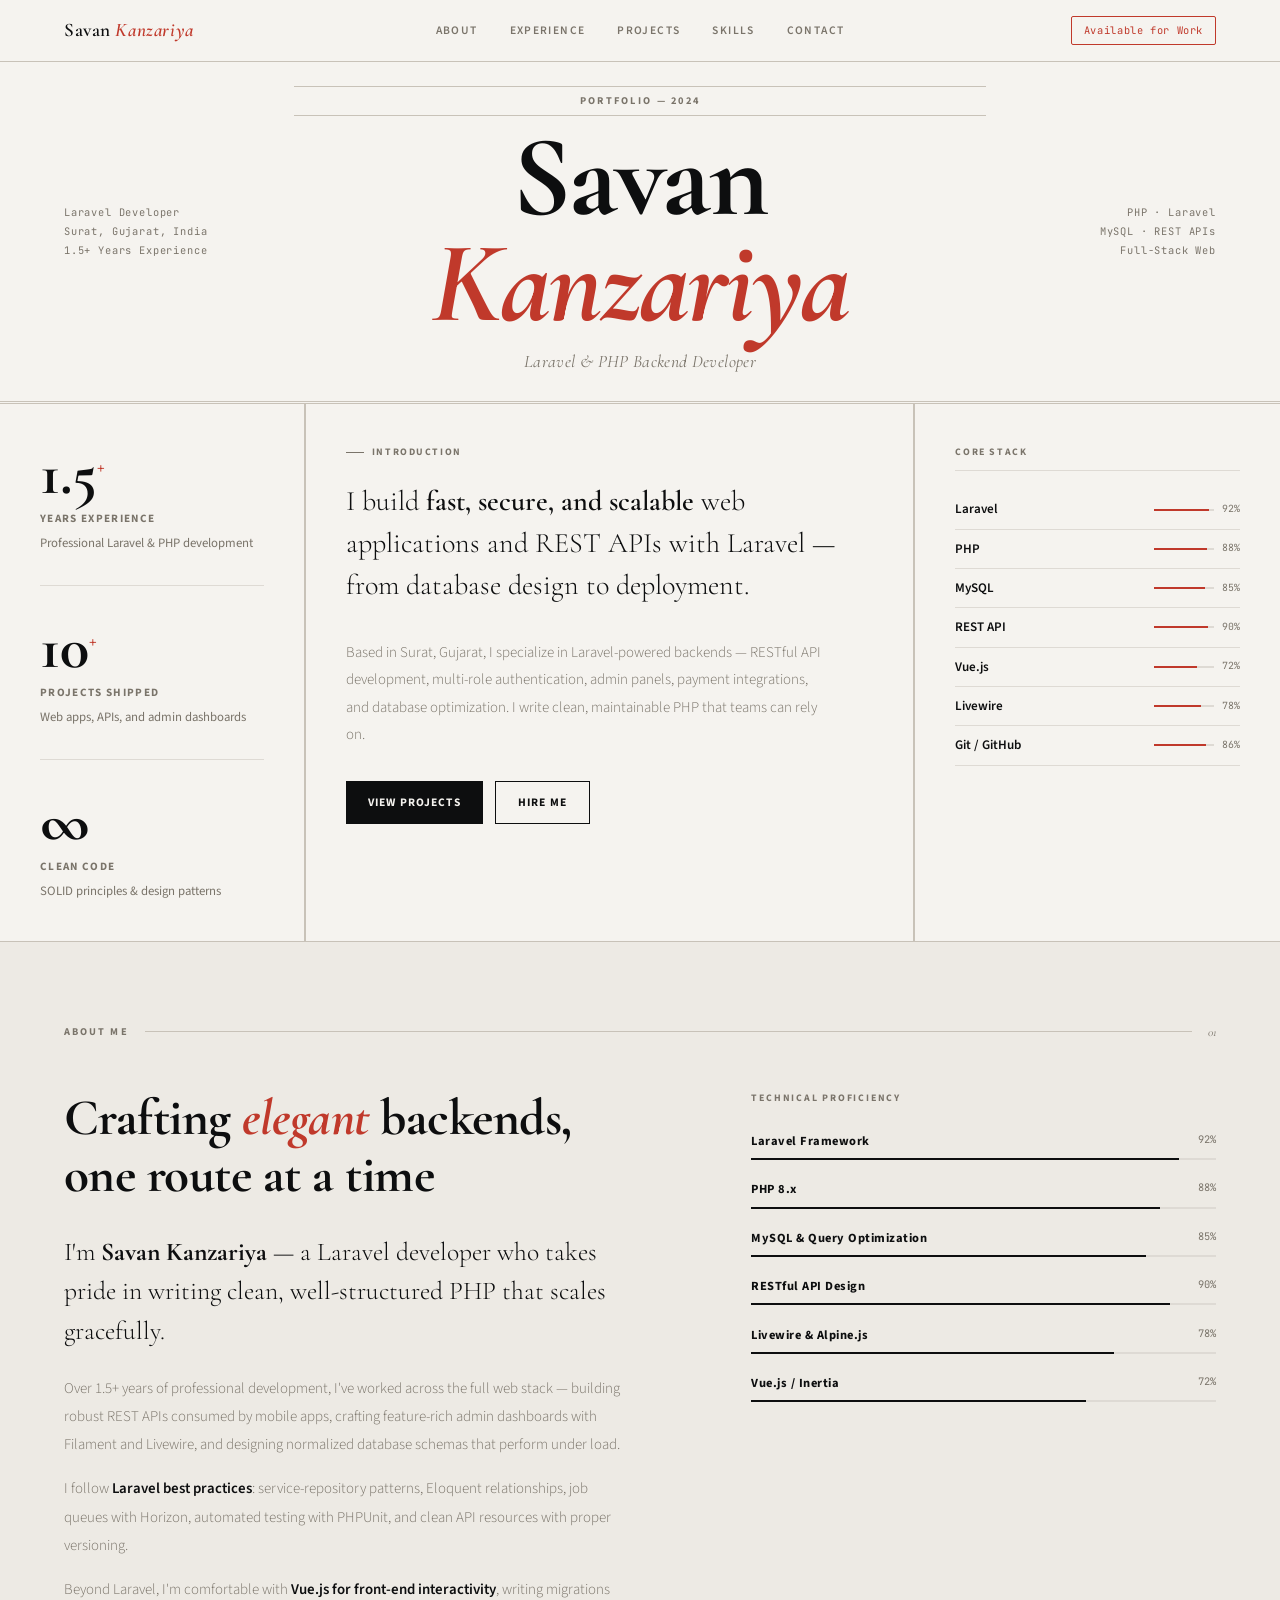
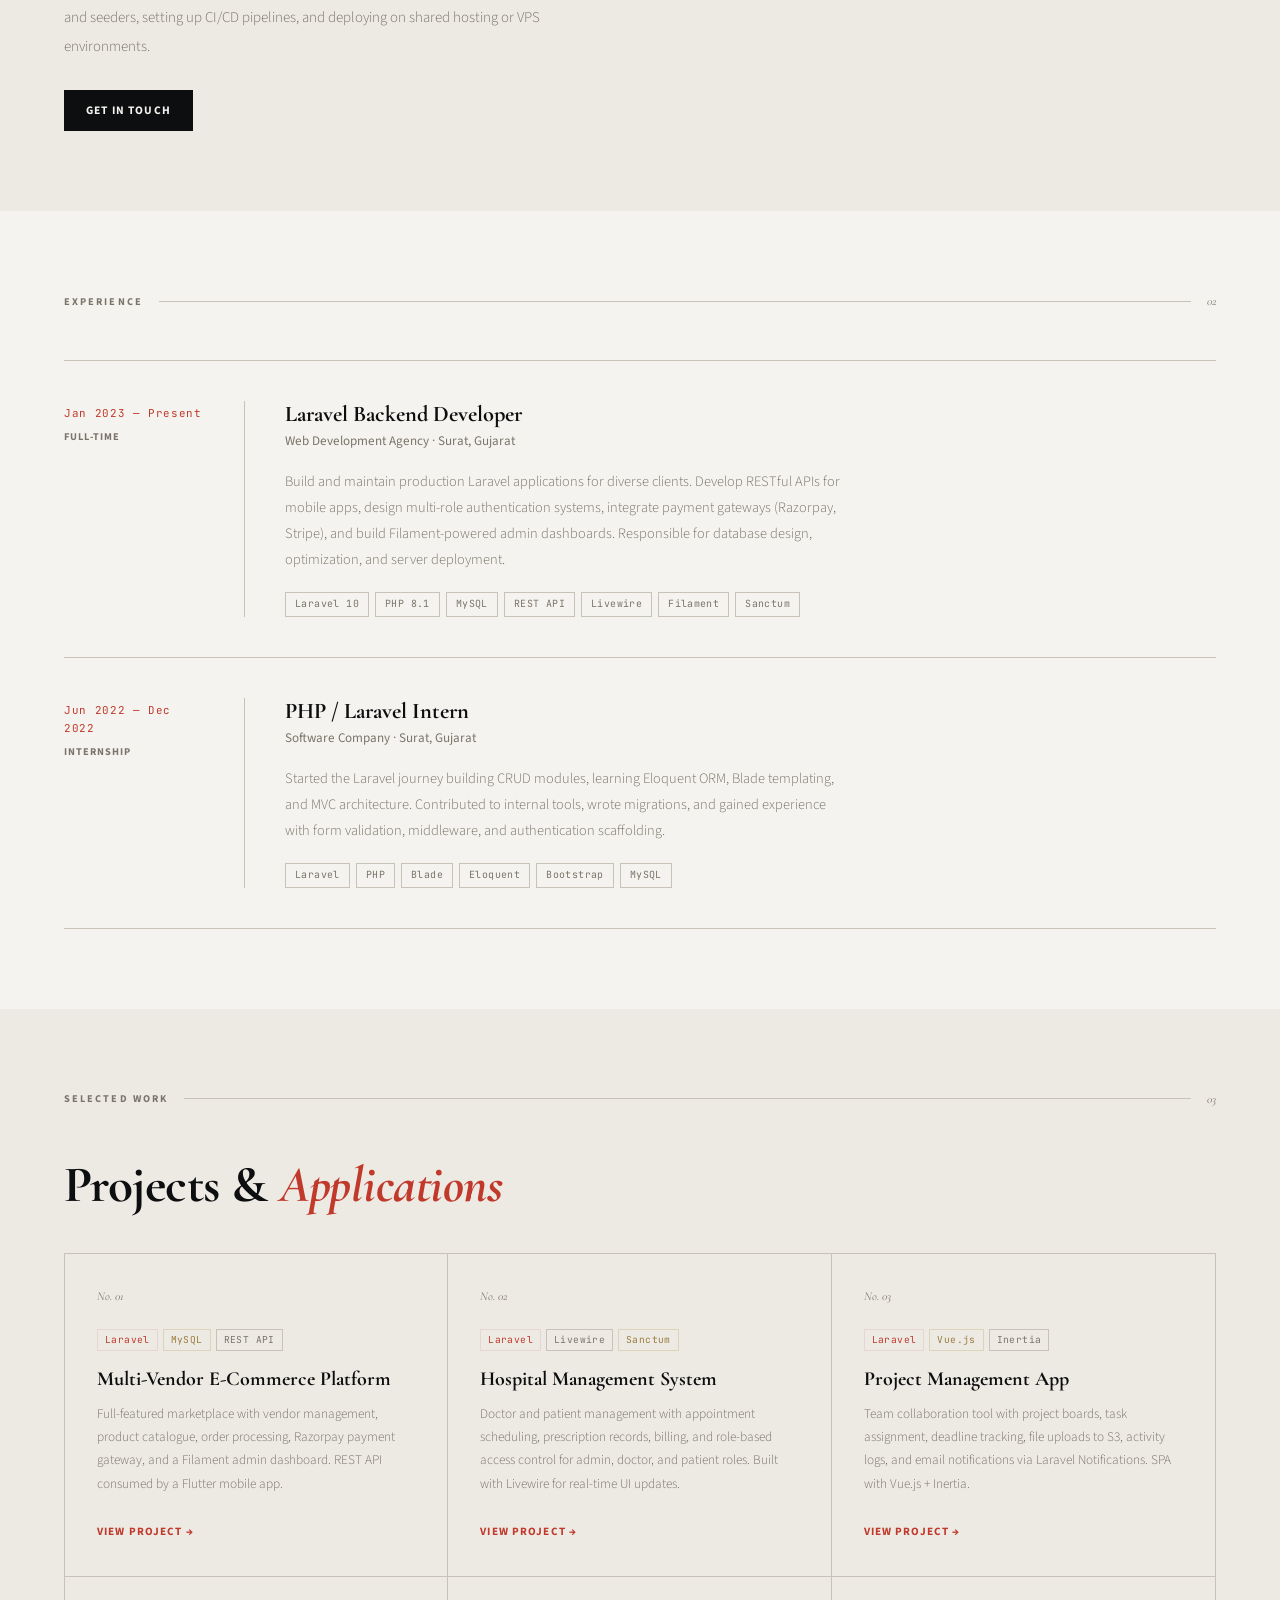
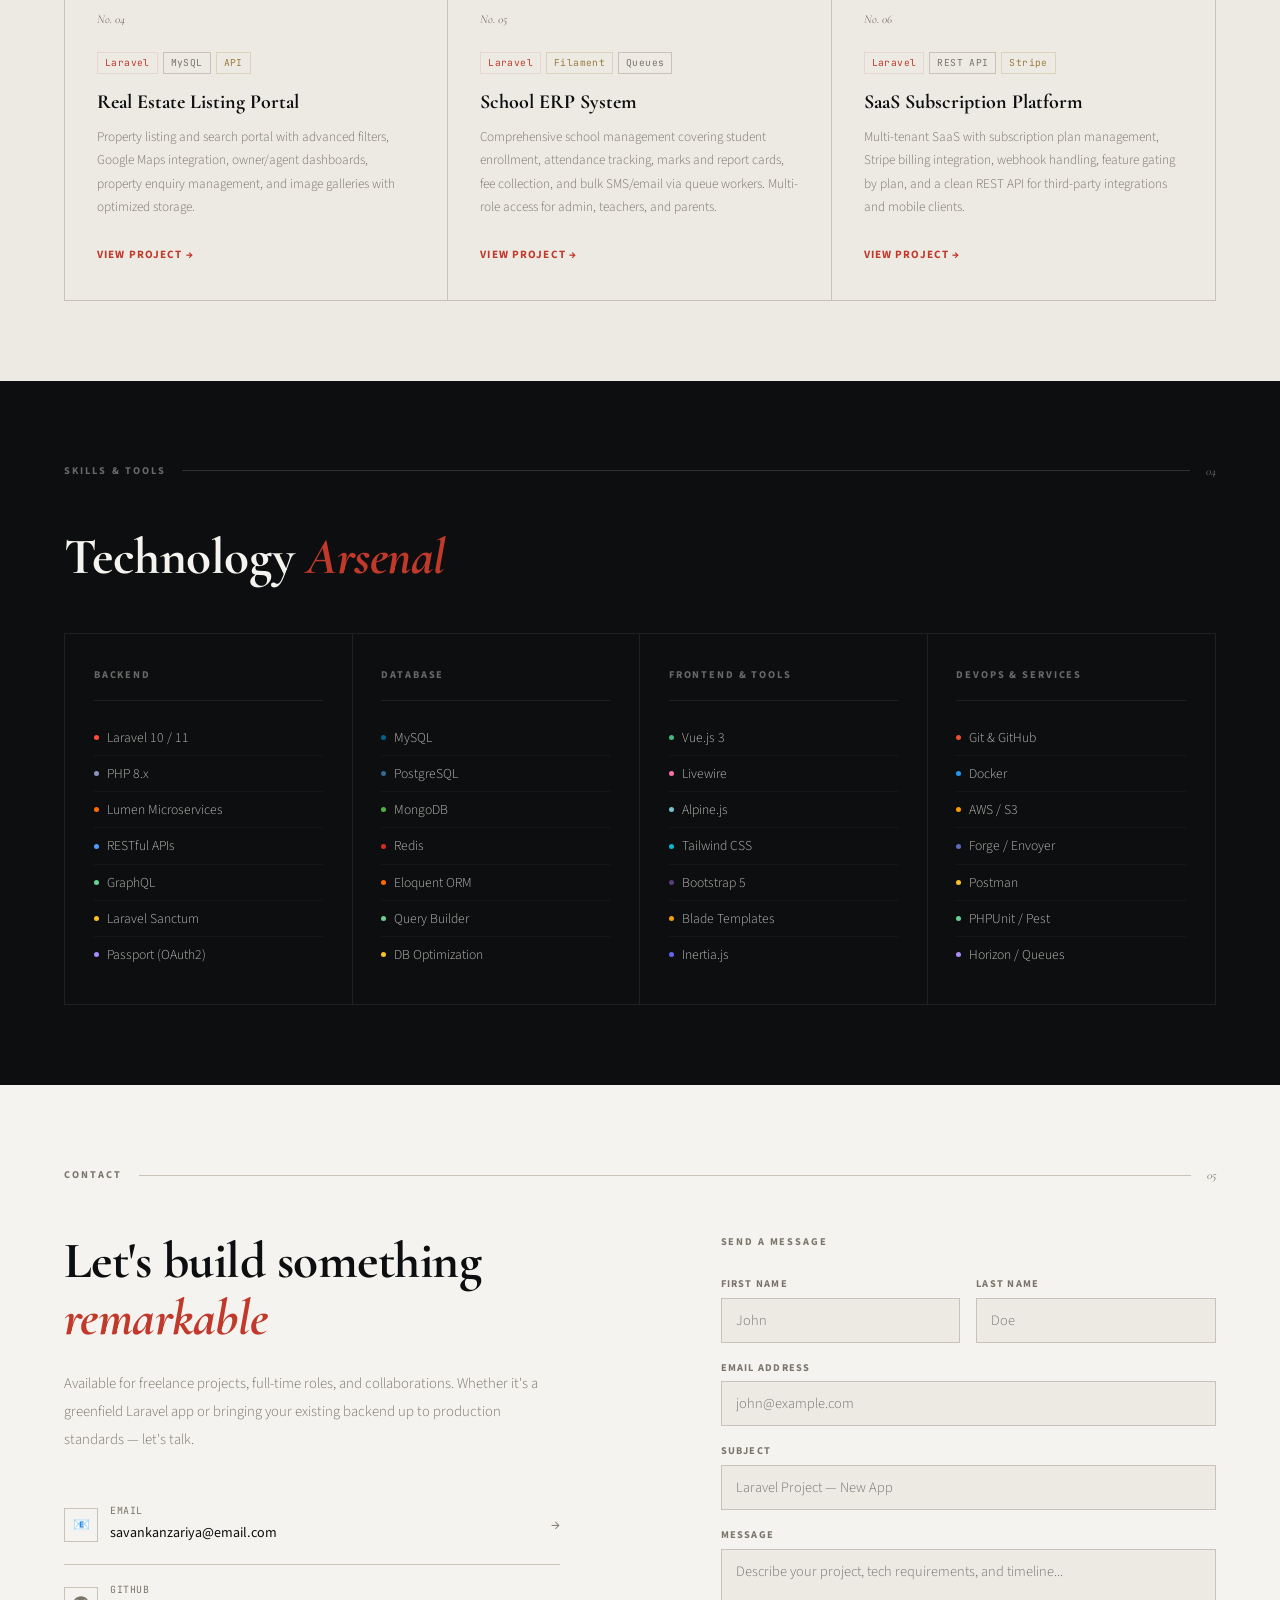
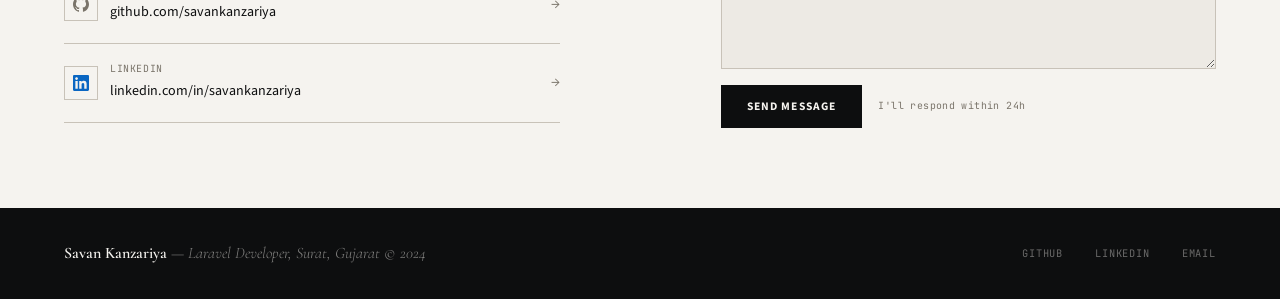
==== index.html @ 6b264276 "Update and rename savan-portfolio.html to index.html update files" ====
<!DOCTYPE html>
<html lang="en">
<head>
  <meta charset="UTF-8"/>
  <meta name="viewport" content="width=device-width, initial-scale=1.0"/>
  <title>Savan Kanzariya — Laravel Developer</title>
  <link rel="preconnect" href="https://fonts.googleapis.com">
  <link rel="preconnect" href="https://fonts.gstatic.com" crossorigin>
  <link href="https://fonts.googleapis.com/css2?family=Cormorant+Garamond:ital,wght@0,300;0,400;0,600;0,700;1,300;1,400;1,600&family=Source+Sans+3:wght@300;400;600;700&family=JetBrains+Mono:wght@400;500&display=swap" rel="stylesheet">

<link rel="stylesheet" href="style.css">
</head>
<body>

  <!-- ─── NAV ─────────────────────────────────── -->
  <nav>
    <a href="#hero" class="nav-logo">Savan <em>Kanzariya</em></a>
    <div class="nav-center">
      <a href="#about">About</a>
      <a href="#experience">Experience</a>
      <a href="#projects">Projects</a>
      <a href="#skills">Skills</a>
      <a href="#contact">Contact</a>
    </div>
    <div class="nav-badge">Available for Work</div>
  </nav>

  <!-- ─── HERO ─────────────────────────────────── -->
  <section id="hero">
    <!-- masthead -->
    <div class="hero-masthead">
      <div class="masthead-left">
        Laravel Developer<br>
        Surat, Gujarat, India<br>
        1.5+ Years Experience
      </div>
      <div class="masthead-center">
        <div class="masthead-eyebrow">Portfolio — 2024</div>
        <h1 class="masthead-title">
          Savan<br>
          <span class="name-italic">Kanzariya</span>
        </h1>
        <p class="masthead-sub">Laravel &amp; PHP Backend Developer</p>
      </div>
      <div class="masthead-right">
        PHP · Laravel<br>
        MySQL · REST APIs<br>
        Full-Stack Web
      </div>
    </div>

    <!-- three columns -->
    <div class="hero-columns">

      <!-- col 1 – stats -->
      <div class="hero-col hero-col-1">
        <div class="stat-block">
          <div class="stat-num">1.5<sup>+</sup></div>
          <div class="stat-label">Years Experience</div>
          <div class="stat-desc">Professional Laravel & PHP development</div>
        </div>
        <div class="stat-block">
          <div class="stat-num">10<sup>+</sup></div>
          <div class="stat-label">Projects Shipped</div>
          <div class="stat-desc">Web apps, APIs, and admin dashboards</div>
        </div>
        <div class="stat-block">
          <div class="stat-num">∞</div>
          <div class="stat-label">Clean Code</div>
          <div class="stat-desc">SOLID principles &amp; design patterns</div>
        </div>
      </div>

      <div class="col-divider"></div>

      <!-- col 2 – intro -->
      <div class="hero-col hero-col-2">
        <div class="hero-col-label">Introduction</div>
        <p class="hero-intro">
          I build <strong>fast, secure, and scalable</strong> web applications and REST APIs with Laravel — from database design to deployment.
        </p>
        <p class="hero-body">
          Based in Surat, Gujarat, I specialize in Laravel-powered backends — RESTful API development, multi-role authentication, admin panels, payment integrations, and database optimization. I write clean, maintainable PHP that teams can rely on.
        </p>
        <div class="hero-ctas">
          <a href="#projects" class="btn btn-solid">View Projects</a>
          <a href="#contact" class="btn btn-outline">Hire Me</a>
        </div>
      </div>

      <div class="col-divider"></div>

      <!-- col 3 – quick stack -->
      <div class="hero-col hero-col-3">
        <div class="stack-preview-title">Core Stack</div>
        <div class="stack-item">
          <span class="stack-item-name">Laravel</span>
          <div style="display:flex;align-items:center;gap:8px;">
            <div class="stack-bar"><div class="stack-bar-fill" data-w="92%" style="width:0"></div></div>
            <span class="stack-item-level">92%</span>
          </div>
        </div>
        <div class="stack-item">
          <span class="stack-item-name">PHP</span>
          <div style="display:flex;align-items:center;gap:8px;">
            <div class="stack-bar"><div class="stack-bar-fill" data-w="88%" style="width:0"></div></div>
            <span class="stack-item-level">88%</span>
          </div>
        </div>
        <div class="stack-item">
          <span class="stack-item-name">MySQL</span>
          <div style="display:flex;align-items:center;gap:8px;">
            <div class="stack-bar"><div class="stack-bar-fill" data-w="85%" style="width:0"></div></div>
            <span class="stack-item-level">85%</span>
          </div>
        </div>
        <div class="stack-item">
          <span class="stack-item-name">REST API</span>
          <div style="display:flex;align-items:center;gap:8px;">
            <div class="stack-bar"><div class="stack-bar-fill" data-w="90%" style="width:0"></div></div>
            <span class="stack-item-level">90%</span>
          </div>
        </div>
        <div class="stack-item">
          <span class="stack-item-name">Vue.js</span>
          <div style="display:flex;align-items:center;gap:8px;">
            <div class="stack-bar"><div class="stack-bar-fill" data-w="72%" style="width:0"></div></div>
            <span class="stack-item-level">72%</span>
          </div>
        </div>
        <div class="stack-item">
          <span class="stack-item-name">Livewire</span>
          <div style="display:flex;align-items:center;gap:8px;">
            <div class="stack-bar"><div class="stack-bar-fill" data-w="78%" style="width:0"></div></div>
            <span class="stack-item-level">78%</span>
          </div>
        </div>
        <div class="stack-item">
          <span class="stack-item-name">Git / GitHub</span>
          <div style="display:flex;align-items:center;gap:8px;">
            <div class="stack-bar"><div class="stack-bar-fill" data-w="86%" style="width:0"></div></div>
            <span class="stack-item-level">86%</span>
          </div>
        </div>
      </div>

    </div>
  </section>

  <!-- ─── ABOUT ─────────────────────────────────── -->
  <section id="about">
    <div class="section-rule reveal">
      <span class="section-rule-text">About Me</span>
      <div class="section-rule-line"></div>
      <span class="section-rule-num">01</span>
    </div>
    <div class="about-grid">
      <div class="reveal">
        <h2 class="section-title" style="margin-bottom:1.8rem;">
          Crafting <em>elegant</em> backends, one route at a time
        </h2>
        <p class="about-lead">
          I'm <strong>Savan Kanzariya</strong> — a Laravel developer who takes pride in writing clean, well-structured PHP that scales gracefully.
        </p>
        <div class="about-body">
          <p>
            Over 1.5+ years of professional development, I've worked across the full web stack — building robust REST APIs consumed by mobile apps, crafting feature-rich admin dashboards with Filament and Livewire, and designing normalized database schemas that perform under load.
          </p>
          <p>
            I follow <strong>Laravel best practices</strong>: service-repository patterns, Eloquent relationships, job queues with Horizon, automated testing with PHPUnit, and clean API resources with proper versioning.
          </p>
          <p>
            Beyond Laravel, I'm comfortable with <strong>Vue.js for front-end interactivity</strong>, writing migrations and seeders, setting up CI/CD pipelines, and deploying on shared hosting or VPS environments.
          </p>
        </div>
        <a href="#contact" class="btn btn-solid" style="margin-top:1.8rem;">Get In Touch</a>
      </div>
      <div class="about-divider"></div>
      <div class="reveal reveal-d1">
        <div style="margin-bottom:2rem;">
          <div class="section-rule-text" style="margin-bottom:1.5rem; display:block; letter-spacing:0.18em; text-transform:uppercase; font-size:0.62rem; font-weight:700; color:var(--muted);">Technical Proficiency</div>
          <div class="skill-rows">
            <div class="skill-row">
              <div class="skill-row-meta"><span class="skill-row-name">Laravel Framework</span><span class="skill-row-pct">92%</span></div>
              <div class="skill-bar"><div class="skill-bar-fill" data-w="92%"></div></div>
            </div>
            <div class="skill-row">
              <div class="skill-row-meta"><span class="skill-row-name">PHP 8.x</span><span class="skill-row-pct">88%</span></div>
              <div class="skill-bar"><div class="skill-bar-fill" data-w="88%"></div></div>
            </div>
            <div class="skill-row">
              <div class="skill-row-meta"><span class="skill-row-name">MySQL &amp; Query Optimization</span><span class="skill-row-pct">85%</span></div>
              <div class="skill-bar"><div class="skill-bar-fill" data-w="85%"></div></div>
            </div>
            <div class="skill-row">
              <div class="skill-row-meta"><span class="skill-row-name">RESTful API Design</span><span class="skill-row-pct">90%</span></div>
              <div class="skill-bar"><div class="skill-bar-fill" data-w="90%"></div></div>
            </div>
            <div class="skill-row">
              <div class="skill-row-meta"><span class="skill-row-name">Livewire &amp; Alpine.js</span><span class="skill-row-pct">78%</span></div>
              <div class="skill-bar"><div class="skill-bar-fill" data-w="78%"></div></div>
            </div>
            <div class="skill-row">
              <div class="skill-row-meta"><span class="skill-row-name">Vue.js / Inertia</span><span class="skill-row-pct">72%</span></div>
              <div class="skill-bar"><div class="skill-bar-fill" data-w="72%"></div></div>
            </div>
          </div>
        </div>
      </div>
    </div>
  </section>

  <!-- ─── EXPERIENCE ────────────────────────────── -->
  <section id="experience">
    <div class="section-rule reveal">
      <span class="section-rule-text">Experience</span>
      <div class="section-rule-line"></div>
      <span class="section-rule-num">02</span>
    </div>
    <div class="exp-list">

      <div class="exp-item reveal">
        <div class="exp-date-col">
          <div class="exp-date">Jan 2023 — Present</div>
          <div class="exp-type">Full-Time</div>
        </div>
        <div class="exp-divider-v"></div>
        <div class="exp-body-col">
          <div class="exp-role">Laravel Backend Developer</div>
          <div class="exp-company">Web Development Agency · Surat, Gujarat</div>
          <div class="exp-desc">
            Build and maintain production Laravel applications for diverse clients. Develop RESTful APIs for mobile apps, design multi-role authentication systems, integrate payment gateways (Razorpay, Stripe), and build Filament-powered admin dashboards. Responsible for database design, optimization, and server deployment.
          </div>
          <div class="exp-tags">
            <span class="tag">Laravel 10</span>
            <span class="tag">PHP 8.1</span>
            <span class="tag">MySQL</span>
            <span class="tag">REST API</span>
            <span class="tag">Livewire</span>
            <span class="tag">Filament</span>
            <span class="tag">Sanctum</span>
          </div>
        </div>
      </div>

      <div class="exp-item reveal reveal-d1">
        <div class="exp-date-col">
          <div class="exp-date">Jun 2022 — Dec 2022</div>
          <div class="exp-type">Internship</div>
        </div>
        <div class="exp-divider-v"></div>
        <div class="exp-body-col">
          <div class="exp-role">PHP / Laravel Intern</div>
          <div class="exp-company">Software Company · Surat, Gujarat</div>
          <div class="exp-desc">
            Started the Laravel journey building CRUD modules, learning Eloquent ORM, Blade templating, and MVC architecture. Contributed to internal tools, wrote migrations, and gained experience with form validation, middleware, and authentication scaffolding.
          </div>
          <div class="exp-tags">
            <span class="tag">Laravel</span>
            <span class="tag">PHP</span>
            <span class="tag">Blade</span>
            <span class="tag">Eloquent</span>
            <span class="tag">Bootstrap</span>
            <span class="tag">MySQL</span>
          </div>
        </div>
      </div>

    </div>
  </section>

  <!-- ─── PROJECTS ──────────────────────────────── -->
  <section id="projects">
    <div class="section-rule reveal">
      <span class="section-rule-text">Selected Work</span>
      <div class="section-rule-line"></div>
      <span class="section-rule-num">03</span>
    </div>
    <h2 class="section-title reveal" style="margin-bottom:2.5rem;">Projects &amp; <em>Applications</em></h2>

    <div class="proj-grid">

      <div class="proj-card reveal">
        <div class="proj-num">No. 01</div>
        <div class="proj-tags-row">
          <span class="proj-tag t-red">Laravel</span>
          <span class="proj-tag t-gold">MySQL</span>
          <span class="proj-tag t-ink">REST API</span>
        </div>
        <div class="proj-name">Multi-Vendor E-Commerce Platform</div>
        <div class="proj-desc">Full-featured marketplace with vendor management, product catalogue, order processing, Razorpay payment gateway, and a Filament admin dashboard. REST API consumed by a Flutter mobile app.</div>
        <a href="#" class="proj-link">View Project →</a>
      </div>

      <div class="proj-card reveal reveal-d1">
        <div class="proj-num">No. 02</div>
        <div class="proj-tags-row">
          <span class="proj-tag t-red">Laravel</span>
          <span class="proj-tag t-ink">Livewire</span>
          <span class="proj-tag t-gold">Sanctum</span>
        </div>
        <div class="proj-name">Hospital Management System</div>
        <div class="proj-desc">Doctor and patient management with appointment scheduling, prescription records, billing, and role-based access control for admin, doctor, and patient roles. Built with Livewire for real-time UI updates.</div>
        <a href="#" class="proj-link">View Project →</a>
      </div>

      <div class="proj-card reveal reveal-d2">
        <div class="proj-num">No. 03</div>
        <div class="proj-tags-row">
          <span class="proj-tag t-red">Laravel</span>
          <span class="proj-tag t-gold">Vue.js</span>
          <span class="proj-tag t-ink">Inertia</span>
        </div>
        <div class="proj-name">Project Management App</div>
        <div class="proj-desc">Team collaboration tool with project boards, task assignment, deadline tracking, file uploads to S3, activity logs, and email notifications via Laravel Notifications. SPA with Vue.js + Inertia.</div>
        <a href="#" class="proj-link">View Project →</a>
      </div>

      <div class="proj-card reveal reveal-d3">
        <div class="proj-num">No. 04</div>
        <div class="proj-tags-row">
          <span class="proj-tag t-red">Laravel</span>
          <span class="proj-tag t-ink">MySQL</span>
          <span class="proj-tag t-gold">API</span>
        </div>
        <div class="proj-name">Real Estate Listing Portal</div>
        <div class="proj-desc">Property listing and search portal with advanced filters, Google Maps integration, owner/agent dashboards, property enquiry management, and image galleries with optimized storage.</div>
        <a href="#" class="proj-link">View Project →</a>
      </div>

      <div class="proj-card reveal reveal-d4">
        <div class="proj-num">No. 05</div>
        <div class="proj-tags-row">
          <span class="proj-tag t-red">Laravel</span>
          <span class="proj-tag t-gold">Filament</span>
          <span class="proj-tag t-ink">Queues</span>
        </div>
        <div class="proj-name">School ERP System</div>
        <div class="proj-desc">Comprehensive school management covering student enrollment, attendance tracking, marks and report cards, fee collection, and bulk SMS/email via queue workers. Multi-role access for admin, teachers, and parents.</div>
        <a href="#" class="proj-link">View Project →</a>
      </div>

      <div class="proj-card reveal reveal-d5">
        <div class="proj-num">No. 06</div>
        <div class="proj-tags-row">
          <span class="proj-tag t-red">Laravel</span>
          <span class="proj-tag t-ink">REST API</span>
          <span class="proj-tag t-gold">Stripe</span>
        </div>
        <div class="proj-name">SaaS Subscription Platform</div>
        <div class="proj-desc">Multi-tenant SaaS with subscription plan management, Stripe billing integration, webhook handling, feature gating by plan, and a clean REST API for third-party integrations and mobile clients.</div>
        <a href="#" class="proj-link">View Project →</a>
      </div>

    </div>
  </section>

  <!-- ─── SKILLS ────────────────────────────────── -->
  <section id="skills">
    <div class="section-rule reveal">
      <span class="section-rule-text">Skills &amp; Tools</span>
      <div class="section-rule-line"></div>
      <span class="section-rule-num">04</span>
    </div>
    <h2 class="section-title reveal" style="margin-bottom:0;">Technology <em>Arsenal</em></h2>

    <div class="skills-columns">
      <div class="skill-col reveal">
        <div class="skill-col-head">Backend</div>
        <div class="skill-item"><span class="skill-dot" style="background:#ff4a3d;"></span>Laravel 10 / 11</div>
        <div class="skill-item"><span class="skill-dot" style="background:#8993be;"></span>PHP 8.x</div>
        <div class="skill-item"><span class="skill-dot" style="background:#ff6900;"></span>Lumen Microservices</div>
        <div class="skill-item"><span class="skill-dot" style="background:#4f9cf9;"></span>RESTful APIs</div>
        <div class="skill-item"><span class="skill-dot" style="background:#68d391;"></span>GraphQL</div>
        <div class="skill-item"><span class="skill-dot" style="background:#fbbf24;"></span>Laravel Sanctum</div>
        <div class="skill-item"><span class="skill-dot" style="background:#a78bfa;"></span>Passport (OAuth2)</div>
      </div>
      <div class="skill-col reveal reveal-d1">
        <div class="skill-col-head">Database</div>
        <div class="skill-item"><span class="skill-dot" style="background:#00618a;"></span>MySQL</div>
        <div class="skill-item"><span class="skill-dot" style="background:#336791;"></span>PostgreSQL</div>
        <div class="skill-item"><span class="skill-dot" style="background:#4db33d;"></span>MongoDB</div>
        <div class="skill-item"><span class="skill-dot" style="background:#d82c20;"></span>Redis</div>
        <div class="skill-item"><span class="skill-dot" style="background:#ff6900;"></span>Eloquent ORM</div>
        <div class="skill-item"><span class="skill-dot" style="background:#68d391;"></span>Query Builder</div>
        <div class="skill-item"><span class="skill-dot" style="background:#fbbf24;"></span>DB Optimization</div>
      </div>
      <div class="skill-col reveal reveal-d2">
        <div class="skill-col-head">Frontend &amp; Tools</div>
        <div class="skill-item"><span class="skill-dot" style="background:#42b883;"></span>Vue.js 3</div>
        <div class="skill-item"><span class="skill-dot" style="background:#fb70a9;"></span>Livewire</div>
        <div class="skill-item"><span class="skill-dot" style="background:#77c1d2;"></span>Alpine.js</div>
        <div class="skill-item"><span class="skill-dot" style="background:#06b6d4;"></span>Tailwind CSS</div>
        <div class="skill-item"><span class="skill-dot" style="background:#563d7c;"></span>Bootstrap 5</div>
        <div class="skill-item"><span class="skill-dot" style="background:#f59e0b;"></span>Blade Templates</div>
        <div class="skill-item"><span class="skill-dot" style="background:#6366f1;"></span>Inertia.js</div>
      </div>
      <div class="skill-col reveal reveal-d3">
        <div class="skill-col-head">DevOps &amp; Services</div>
        <div class="skill-item"><span class="skill-dot" style="background:#f05032;"></span>Git &amp; GitHub</div>
        <div class="skill-item"><span class="skill-dot" style="background:#2496ed;"></span>Docker</div>
        <div class="skill-item"><span class="skill-dot" style="background:#ff9900;"></span>AWS / S3</div>
        <div class="skill-item"><span class="skill-dot" style="background:#5c6bc0;"></span>Forge / Envoyer</div>
        <div class="skill-item"><span class="skill-dot" style="background:#fbbf24;"></span>Postman</div>
        <div class="skill-item"><span class="skill-dot" style="background:#68d391;"></span>PHPUnit / Pest</div>
        <div class="skill-item"><span class="skill-dot" style="background:#a78bfa;"></span>Horizon / Queues</div>
      </div>
    </div>
  </section>

  <!-- ─── CONTACT ───────────────────────────────── -->
  <section id="contact">
    <div class="section-rule reveal">
      <span class="section-rule-text">Contact</span>
      <div class="section-rule-line"></div>
      <span class="section-rule-num">05</span>
    </div>

    <div class="contact-grid">

      <div class="reveal">
        <h2 class="section-title" style="margin-bottom:1.5rem;">
          Let's build something <em>remarkable</em>
        </h2>
        <p class="contact-body">
          Available for freelance projects, full-time roles, and collaborations. Whether it's a greenfield Laravel app or bringing your existing backend up to production standards — let's talk.
        </p>

        <a href="mailto:savankanzariya@email.com" class="contact-link">
          <div class="cl-left">
            <div class="cl-icon">📧</div>
            <div>
              <div class="cl-label">Email</div>
              <div class="cl-val">savankanzariya@email.com</div>
            </div>
          </div>
          <span class="cl-arrow">→</span>
        </a>

        <a href="https://github.com/savankanzariya" target="_blank" class="contact-link">
          <div class="cl-left">
            <div class="cl-icon">
              <svg width="16" height="16" fill="var(--muted)" viewBox="0 0 24 24"><path d="M12 .297c-6.63 0-12 5.373-12 12 0 5.303 3.438 9.8 8.205 11.385.6.113.82-.258.82-.577 0-.285-.01-1.04-.015-2.04-3.338.724-4.042-1.61-4.042-1.61C4.422 18.07 3.633 17.7 3.633 17.7c-1.087-.744.084-.729.084-.729 1.205.084 1.838 1.236 1.838 1.236 1.07 1.835 2.809 1.305 3.495.998.108-.776.417-1.305.76-1.605-2.665-.3-5.466-1.332-5.466-5.93 0-1.31.465-2.38 1.235-3.22-.135-.303-.54-1.523.105-3.176 0 0 1.005-.322 3.3 1.23.96-.267 1.98-.399 3-.405 1.02.006 2.04.138 3 .405 2.28-1.552 3.285-1.23 3.285-1.23.645 1.653.24 2.873.12 3.176.765.84 1.23 1.91 1.23 3.22 0 4.61-2.805 5.625-5.475 5.92.42.36.81 1.096.81 2.22 0 1.606-.015 2.896-.015 3.286 0 .315.21.69.825.57C20.565 22.092 24 17.592 24 12.297c0-6.627-5.373-12-12-12"/></svg>
            </div>
            <div>
              <div class="cl-label">GitHub</div>
              <div class="cl-val">github.com/savankanzariya</div>
            </div>
          </div>
          <span class="cl-arrow">→</span>
        </a>

        <a href="https://linkedin.com/in/savankanzariya" target="_blank" class="contact-link">
          <div class="cl-left">
            <div class="cl-icon">
              <svg width="16" height="16" fill="#0a66c2" viewBox="0 0 24 24"><path d="M20.447 20.452h-3.554v-5.569c0-1.328-.027-3.037-1.852-3.037-1.853 0-2.136 1.445-2.136 2.939v5.667H9.351V9h3.414v1.561h.046c.477-.9 1.637-1.85 3.37-1.85 3.601 0 4.267 2.37 4.267 5.455v6.286zM5.337 7.433c-1.144 0-2.063-.926-2.063-2.065 0-1.138.92-2.063 2.063-2.063 1.14 0 2.064.925 2.064 2.063 0 1.139-.925 2.065-2.064 2.065zm1.782 13.019H3.555V9h3.564v11.452zM22.225 0H1.771C.792 0 0 .774 0 1.729v20.542C0 23.227.792 24 1.771 24h20.451C23.2 24 24 23.227 24 22.271V1.729C24 .774 23.2 0 22.222 0h.003z"/></svg>
            </div>
            <div>
              <div class="cl-label">LinkedIn</div>
              <div class="cl-val">linkedin.com/in/savankanzariya</div>
            </div>
          </div>
          <span class="cl-arrow">→</span>
        </a>
      </div>

      <div class="contact-div"></div>

      <div class="reveal reveal-d1">
        <div style="font-family:var(--sans);font-size:0.65rem;font-weight:700;letter-spacing:0.18em;text-transform:uppercase;color:var(--muted);margin-bottom:1.5rem;">Send a Message</div>
        <div class="form">
          <div class="form-row">
            <div class="form-field">
              <label>First Name</label>
              <input type="text" placeholder="John"/>
            </div>
            <div class="form-field">
              <label>Last Name</label>
              <input type="text" placeholder="Doe"/>
            </div>
          </div>
          <div class="form-field">
            <label>Email Address</label>
            <input type="email" placeholder="john@example.com"/>
          </div>
          <div class="form-field">
            <label>Subject</label>
            <input type="text" placeholder="Laravel Project — New App"/>
          </div>
          <div class="form-field">
            <label>Message</label>
            <textarea placeholder="Describe your project, tech requirements, and timeline..."></textarea>
          </div>
          <div class="btn-submit-wrap">
            <button class="btn-form" onclick="handleSubmit(this)">Send Message</button>
            <span class="form-note">I'll respond within 24h</span>
          </div>
        </div>
      </div>

    </div>
  </section>

  <!-- ─── FOOTER ────────────────────────────────── -->
  <footer>
    <div class="footer-left">
      <strong>Savan Kanzariya</strong> — Laravel Developer, Surat, Gujarat © 2024
    </div>
    <div class="footer-right">
      <a href="https://github.com/savankanzariya" target="_blank">GitHub</a>
      <a href="https://linkedin.com/in/savankanzariya" target="_blank">LinkedIn</a>
      <a href="mailto:savankanzariya@email.com">Email</a>
    </div>
  </footer>

<script src="script.js"></script>
</body>
</html>
---- style.css ----
/* ─── TOKENS ─────────────────────────────── */
    :root {
      --ink:       #0d0e0f;
      --paper:     #f5f3ef;
      --paper2:    #edeae4;
      --paper3:    #e3dfd7;
      --rule:      #c8c2b8;
      --rule2:     #dedad4;
      --red:       #c0392b;
      --red-soft:  #e8d5d3;
      --gold:      #9a7c3f;
      --muted:     #7a746a;
      --white:     #faf9f6;

      --serif:  'Cormorant Garamond', Georgia, serif;
      --sans:   'Source Sans 3', system-ui, sans-serif;
      --mono:   'JetBrains Mono', monospace;
    }

    *, *::before, *::after { box-sizing: border-box; margin: 0; padding: 0; }
    html { scroll-behavior: smooth; font-size: 16px; }

    body {
      font-family: var(--sans);
      font-weight: 400;
      background: var(--paper);
      color: var(--ink);
      overflow-x: hidden;
      line-height: 1.7;
    }

    ::-webkit-scrollbar { width: 3px; }
    ::-webkit-scrollbar-track { background: var(--paper); }
    ::-webkit-scrollbar-thumb { background: var(--rule); }

    /* ─── NAV ───────────────────────────────── */
    nav {
      position: fixed; top: 0; left: 0; right: 0; z-index: 200;
      background: var(--paper);
      border-bottom: 1px solid var(--rule);
      display: flex; justify-content: space-between; align-items: center;
      padding: 0 4rem;
      height: 62px;
    }

    .nav-logo {
      font-family: var(--serif);
      font-size: 1.2rem; font-weight: 600;
      color: var(--ink); letter-spacing: 0.03em;
      text-decoration: none;
    }
    .nav-logo em { font-style: italic; color: var(--red); }

    .nav-center {
      position: absolute; left: 50%; transform: translateX(-50%);
      display: flex; align-items: center; gap: 0;
    }
    .nav-center a {
      font-family: var(--sans);
      font-size: 0.72rem; font-weight: 600;
      letter-spacing: 0.12em; text-transform: uppercase;
      color: var(--muted); text-decoration: none;
      padding: 8px 16px;
      transition: color 0.2s;
    }
    .nav-center a:hover { color: var(--ink); }

    .nav-badge {
      font-family: var(--mono);
      font-size: 0.65rem; color: var(--red);
      border: 1px solid var(--red);
      padding: 5px 12px; border-radius: 2px;
      letter-spacing: 0.06em;
    }

    /* ─── HERO ──────────────────────────────── */
    #hero {
      min-height: 100vh;
      padding: 62px 0 0;
      display: flex; flex-direction: column;
    }

    .hero-masthead {
      display: grid;
      grid-template-columns: 1fr 3fr 1fr;
      border-bottom: 3px double var(--rule);
      padding: 1.5rem 4rem;
      align-items: center;
    }
    .masthead-left {
      font-family: var(--mono);
      font-size: 0.65rem; color: var(--muted);
      letter-spacing: 0.08em;
      line-height: 1.8;
    }
    .masthead-center { text-align: center; }
    .masthead-eyebrow {
      font-family: var(--sans);
      font-size: 0.65rem; font-weight: 700;
      letter-spacing: 0.22em; text-transform: uppercase;
      color: var(--muted);
      border-top: 1px solid var(--rule);
      border-bottom: 1px solid var(--rule);
      padding: 5px 0;
      margin-bottom: 0.6rem;
    }
    .masthead-title {
      font-family: var(--serif);
      font-size: clamp(4rem, 9vw, 8rem);
      font-weight: 700;
      line-height: 0.92;
      letter-spacing: -0.02em;
      color: var(--ink);
    }
    .masthead-title .name-italic { font-style: italic; color: var(--red); }
    .masthead-sub {
      font-family: var(--serif);
      font-size: 1.1rem; font-style: italic;
      color: var(--muted); margin-top: 0.6rem;
      letter-spacing: 0.02em;
    }
    .masthead-right {
      text-align: right;
      font-family: var(--mono);
      font-size: 0.65rem; color: var(--muted);
      letter-spacing: 0.08em;
      line-height: 1.8;
    }

    .hero-columns {
      display: grid;
      grid-template-columns: 1fr 2px 2fr 2px 1.2fr;
      flex: 1;
    }

    .col-divider {
      background: var(--rule);
    }

    .hero-col {
      padding: 2.5rem 2.5rem;
      border-bottom: 1px solid var(--rule);
    }

    /* col 1 – stats */
    .hero-col-1 {}
    .stat-block {
      padding: 0 0 2rem;
      border-bottom: 1px solid var(--rule2);
      margin-bottom: 2rem;
    }
    .stat-block:last-child { border-bottom: none; margin-bottom: 0; padding-bottom: 0; }
    .stat-num {
      font-family: var(--serif);
      font-size: 3.8rem; font-weight: 700;
      line-height: 1; color: var(--ink);
    }
    .stat-num sup { font-size: 1.2rem; color: var(--red); vertical-align: super; }
    .stat-label {
      font-family: var(--sans);
      font-size: 0.7rem; font-weight: 700;
      letter-spacing: 0.12em; text-transform: uppercase;
      color: var(--muted); margin-top: 4px;
    }
    .stat-desc {
      font-size: 0.8rem; color: var(--muted);
      margin-top: 6px; line-height: 1.5;
    }

    /* col 2 – main intro */
    .hero-col-2 {
      border-left: none;
      border-right: none;
    }
    .hero-col-label {
      font-family: var(--sans);
      font-size: 0.62rem; font-weight: 700;
      letter-spacing: 0.16em; text-transform: uppercase;
      color: var(--muted);
      margin-bottom: 1.2rem;
      display: flex; align-items: center; gap: 8px;
    }
    .hero-col-label::before {
      content: ''; display: block;
      width: 18px; height: 1px; background: var(--muted);
    }
    .hero-intro {
      font-family: var(--serif);
      font-size: clamp(1.4rem, 2.2vw, 1.85rem);
      font-weight: 300;
      line-height: 1.5;
      color: var(--ink);
      margin-bottom: 2rem;
    }
    .hero-intro strong { font-weight: 600; }
    .hero-body {
      font-size: 0.93rem; font-weight: 300;
      color: var(--muted); line-height: 1.85;
      margin-bottom: 2rem;
      max-width: 480px;
    }
    .hero-ctas { display: flex; gap: 12px; flex-wrap: wrap; }

    .btn {
      display: inline-flex; align-items: center; gap: 7px;
      font-family: var(--sans);
      font-size: 0.72rem; font-weight: 700;
      letter-spacing: 0.1em; text-transform: uppercase;
      padding: 11px 22px;
      text-decoration: none; cursor: pointer; border: none;
      transition: all 0.22s;
    }
    .btn-solid {
      background: var(--ink); color: var(--paper);
    }
    .btn-solid:hover { background: var(--red); }
    .btn-outline {
      background: transparent;
      border: 1px solid var(--ink); color: var(--ink);
    }
    .btn-outline:hover { background: var(--ink); color: var(--paper); }

    /* col 3 – tech stack preview */
    .hero-col-3 {}
    .stack-preview-title {
      font-family: var(--sans);
      font-size: 0.62rem; font-weight: 700;
      letter-spacing: 0.16em; text-transform: uppercase;
      color: var(--muted); margin-bottom: 1.2rem;
      padding-bottom: 0.6rem;
      border-bottom: 1px solid var(--rule2);
    }
    .stack-item {
      display: flex; justify-content: space-between; align-items: center;
      padding: 8px 0;
      border-bottom: 1px solid var(--rule2);
      font-size: 0.82rem;
    }
    .stack-item-name { font-weight: 600; color: var(--ink); }
    .stack-item-level {
      font-family: var(--mono);
      font-size: 0.62rem; color: var(--muted);
    }
    .stack-bar { width: 60px; height: 2px; background: var(--rule2); margin-left: 8px; }
    .stack-bar-fill { height: 100%; background: var(--red); transition: width 1.2s ease; }

    /* ─── SECTION BASE ───────────────────────── */
    .section-rule {
      display: grid;
      grid-template-columns: auto 1fr auto;
      align-items: center; gap: 1rem;
      margin-bottom: 3rem;
    }
    .section-rule-text {
      font-family: var(--sans);
      font-size: 0.65rem; font-weight: 700;
      letter-spacing: 0.2em; text-transform: uppercase;
      color: var(--muted); white-space: nowrap;
    }
    .section-rule-line { height: 1px; background: var(--rule); }
    .section-rule-num {
      font-family: var(--serif);
      font-size: 0.75rem; color: var(--muted); font-style: italic;
    }

    .section-title {
      font-family: var(--serif);
      font-size: clamp(2.2rem, 4vw, 3.2rem);
      font-weight: 700;
      line-height: 1.1;
      color: var(--ink);
      letter-spacing: -0.01em;
    }
    .section-title em { font-style: italic; color: var(--red); }

    section { padding: 5rem 4rem; }

    /* ─── ABOUT ─────────────────────────────── */
    #about { background: var(--paper2); }
    .about-grid {
      display: grid; grid-template-columns: 1.2fr 2px 1fr; gap: 4rem;
      align-items: start;
    }
    .about-divider { background: var(--rule); }
    .about-lead {
      font-family: var(--serif);
      font-size: clamp(1.3rem, 2vw, 1.7rem);
      font-weight: 300; line-height: 1.55;
      color: var(--ink);
      margin-bottom: 1.5rem;
    }
    .about-lead strong { font-weight: 700; }
    .about-body p {
      font-size: 0.93rem; font-weight: 300;
      color: var(--muted); line-height: 1.9;
      margin-bottom: 1rem;
    }
    .about-body p:last-child { margin-bottom: 0; }
    .about-body strong { color: var(--ink); font-weight: 600; }

    /* skills bars */
    .skill-rows { display: flex; flex-direction: column; gap: 1.2rem; }
    .skill-row {}
    .skill-row-meta {
      display: flex; justify-content: space-between;
      margin-bottom: 6px;
    }
    .skill-row-name {
      font-family: var(--sans);
      font-size: 0.78rem; font-weight: 700;
      letter-spacing: 0.04em; color: var(--ink);
    }
    .skill-row-pct {
      font-family: var(--mono);
      font-size: 0.65rem; color: var(--muted);
    }
    .skill-bar {
      height: 2px; background: var(--rule2);
    }
    .skill-bar-fill {
      height: 100%; background: var(--ink);
      width: 0; transition: width 1.4s cubic-bezier(0.16,1,0.3,1);
    }

    /* ─── EXPERIENCE ─────────────────────────── */
    #experience { background: var(--paper); }
    .exp-list { display: flex; flex-direction: column; gap: 0; }
    .exp-item {
      display: grid; grid-template-columns: 180px 1px 1fr;
      gap: 0;
      border-top: 1px solid var(--rule);
      padding: 2.5rem 0;
    }
    .exp-item:last-child { border-bottom: 1px solid var(--rule); }
    .exp-date-col {
      padding-right: 2.5rem; padding-top: 3px;
    }
    .exp-date {
      font-family: var(--mono);
      font-size: 0.68rem; color: var(--red); letter-spacing: 0.06em;
      margin-bottom: 6px;
    }
    .exp-type {
      font-family: var(--sans);
      font-size: 0.65rem; font-weight: 700;
      letter-spacing: 0.1em; text-transform: uppercase;
      color: var(--muted);
    }
    .exp-divider-v { background: var(--rule); }
    .exp-body-col { padding-left: 2.5rem; }
    .exp-role {
      font-family: var(--serif);
      font-size: 1.4rem; font-weight: 700;
      color: var(--ink); margin-bottom: 3px;
      line-height: 1.2;
    }
    .exp-company {
      font-family: var(--sans);
      font-size: 0.82rem; color: var(--muted);
      margin-bottom: 1rem;
    }
    .exp-desc {
      font-size: 0.9rem; font-weight: 300;
      color: var(--muted); line-height: 1.8;
      margin-bottom: 1.2rem;
      max-width: 560px;
    }
    .exp-tags { display: flex; flex-wrap: wrap; gap: 6px; }
    .tag {
      font-family: var(--mono);
      font-size: 0.62rem; letter-spacing: 0.04em;
      padding: 3px 9px;
      border: 1px solid var(--rule);
      color: var(--muted);
      background: var(--paper);
    }

    /* ─── PROJECTS ─────────────────────────────── */
    #projects { background: var(--paper2); }

    .proj-grid {
      display: grid; grid-template-columns: repeat(3, 1fr);
      border: 1px solid var(--rule);
    }
    .proj-card {
      border-right: 1px solid var(--rule);
      border-bottom: 1px solid var(--rule);
      padding: 2rem;
      position: relative;
      transition: background 0.25s;
      cursor: pointer;
    }
    .proj-card:nth-child(3n) { border-right: none; }
    .proj-card:nth-last-child(-n+3):nth-child(3n+1),
    .proj-card:nth-last-child(-n+3):nth-child(3n+2),
    .proj-card:nth-last-child(-n+3):nth-child(3n) { border-bottom: none; }
    .proj-card:nth-last-child(1) { border-bottom: none; }
    .proj-card:nth-last-child(2) { border-bottom: none; }
    .proj-card:nth-last-child(3) { border-bottom: none; }
    .proj-card:hover { background: var(--paper3); }

    .proj-num {
      font-family: var(--serif);
      font-size: 0.75rem; font-style: italic;
      color: var(--muted); margin-bottom: 1.4rem;
    }
    .proj-tags-row { display: flex; flex-wrap: wrap; gap: 5px; margin-bottom: 1rem; }
    .proj-tag {
      font-family: var(--mono); font-size: 0.6rem;
      padding: 2px 7px; letter-spacing: 0.04em;
      border: 1px solid;
    }
    .t-red    { color: var(--red);  border-color: var(--red-soft); }
    .t-gold   { color: var(--gold); border-color: #ddd3ba; }
    .t-ink    { color: var(--muted); border-color: var(--rule); }

    .proj-name {
      font-family: var(--serif);
      font-size: 1.25rem; font-weight: 700;
      color: var(--ink); margin-bottom: 0.6rem;
      line-height: 1.25;
    }
    .proj-desc {
      font-size: 0.83rem; font-weight: 300;
      color: var(--muted); line-height: 1.75;
      margin-bottom: 1.4rem;
    }
    .proj-link {
      font-family: var(--sans);
      font-size: 0.7rem; font-weight: 700;
      letter-spacing: 0.1em; text-transform: uppercase;
      color: var(--red); text-decoration: none;
      display: inline-flex; align-items: center; gap: 5px;
      transition: gap 0.2s;
    }
    .proj-link:hover { gap: 9px; }

    /* ─── SKILLS ────────────────────────────── */
    #skills { background: var(--ink); color: var(--paper); }
    #skills .section-title { color: var(--paper); }
    #skills .section-rule-text,
    #skills .section-rule-num { color: rgba(245,243,239,0.4); }
    #skills .section-rule-line { background: rgba(245,243,239,0.15); }

    .skills-columns {
      display: grid; grid-template-columns: repeat(4, 1fr);
      gap: 0;
      border: 1px solid rgba(255,255,255,0.08);
      margin-top: 3rem;
    }
    .skill-col {
      padding: 2rem 1.8rem;
      border-right: 1px solid rgba(255,255,255,0.08);
    }
    .skill-col:last-child { border-right: none; }
    .skill-col-head {
      font-family: var(--sans);
      font-size: 0.65rem; font-weight: 700;
      letter-spacing: 0.18em; text-transform: uppercase;
      color: rgba(245,243,239,0.4);
      padding-bottom: 1rem;
      border-bottom: 1px solid rgba(255,255,255,0.08);
      margin-bottom: 1.2rem;
    }
    .skill-item {
      display: flex; align-items: center; gap: 8px;
      padding: 6px 0;
      font-family: var(--sans);
      font-size: 0.85rem; font-weight: 300;
      color: rgba(245,243,239,0.75);
      border-bottom: 1px solid rgba(255,255,255,0.04);
    }
    .skill-item:last-child { border-bottom: none; }
    .skill-dot {
      width: 5px; height: 5px; border-radius: 50%;
      flex-shrink: 0;
    }

    /* ─── CONTACT ──────────────────────────── */
    #contact { background: var(--paper); }
    .contact-grid {
      display: grid; grid-template-columns: 1fr 1px 1fr; gap: 5rem;
      align-items: start;
    }
    .contact-div { background: var(--rule); }

    .contact-lead {
      font-family: var(--serif);
      font-size: clamp(1.4rem, 2.2vw, 1.9rem);
      font-weight: 300; line-height: 1.5;
      color: var(--ink); margin-bottom: 1.5rem;
    }
    .contact-lead em { font-style: italic; color: var(--red); }
    .contact-body {
      font-size: 0.92rem; font-weight: 300;
      color: var(--muted); line-height: 1.9;
      margin-bottom: 2rem;
    }

    .contact-links { display: flex; flex-direction: column; }
    .contact-link {
      display: flex; align-items: center; justify-content: space-between;
      padding: 1.1rem 0;
      border-bottom: 1px solid var(--rule);
      text-decoration: none;
      transition: padding-left 0.22s;
    }
    .contact-link:first-child { border-top: 1px solid var(--rule); }
    .contact-link:hover { padding-left: 8px; }
    .cl-left { display: flex; align-items: center; gap: 12px; }
    .cl-icon {
      width: 34px; height: 34px;
      border: 1px solid var(--rule);
      display: flex; align-items: center; justify-content: center;
      font-size: 0.85rem;
      flex-shrink: 0;
    }
    .cl-label {
      font-family: var(--mono);
      font-size: 0.62rem; color: var(--muted); letter-spacing: 0.06em;
      text-transform: uppercase; margin-bottom: 2px;
    }
    .cl-val {
      font-size: 0.88rem; color: var(--ink); font-weight: 400;
    }
    .cl-arrow { color: var(--muted); font-size: 0.9rem; transition: color 0.2s, transform 0.2s; }
    .contact-link:hover .cl-arrow { color: var(--red); transform: translateX(4px); }

    /* form */
    .form { display: flex; flex-direction: column; gap: 1rem; }
    .form-row { display: grid; grid-template-columns: 1fr 1fr; gap: 1rem; }
    .form-field { display: flex; flex-direction: column; gap: 5px; }
    .form-field label {
      font-family: var(--sans);
      font-size: 0.65rem; font-weight: 700;
      letter-spacing: 0.12em; text-transform: uppercase;
      color: var(--muted);
    }
    .form-field input,
    .form-field textarea {
      background: var(--paper2);
      border: 1px solid var(--rule);
      padding: 11px 14px;
      font-family: var(--sans);
      font-size: 0.9rem; font-weight: 300;
      color: var(--ink); outline: none;
      transition: border-color 0.2s;
      width: 100%;
      border-radius: 0;
      -webkit-appearance: none;
    }
    .form-field input:focus,
    .form-field textarea:focus { border-color: var(--ink); }
    .form-field textarea { min-height: 120px; resize: vertical; }
    .btn-submit-wrap { display: flex; align-items: center; gap: 1rem; }
    .btn-form {
      background: var(--ink); color: var(--paper);
      font-family: var(--sans);
      font-size: 0.72rem; font-weight: 700;
      letter-spacing: 0.1em; text-transform: uppercase;
      padding: 13px 26px; border: none;
      cursor: pointer;
      transition: background 0.22s;
    }
    .btn-form:hover { background: var(--red); }
    .form-note {
      font-family: var(--mono);
      font-size: 0.62rem; color: var(--muted);
      letter-spacing: 0.04em;
    }

    /* ─── FOOTER ──────────────────────────── */
    footer {
      background: var(--ink); color: rgba(245,243,239,0.5);
      padding: 2rem 4rem;
      display: flex; justify-content: space-between; align-items: center;
    }
    .footer-left {
      font-family: var(--serif);
      font-size: 1rem; font-weight: 300; font-style: italic;
    }
    .footer-left strong { font-style: normal; font-weight: 600; color: var(--paper); }
    .footer-right { display: flex; gap: 2rem; }
    .footer-right a {
      font-family: var(--mono);
      font-size: 0.65rem; color: rgba(245,243,239,0.4);
      text-decoration: none; letter-spacing: 0.08em; text-transform: uppercase;
      transition: color 0.2s;
    }
    .footer-right a:hover { color: var(--paper); }

    /* ─── REVEAL ─────────────────────────── */
    .reveal {
      opacity: 0; transform: translateY(20px);
      transition: opacity 0.6s ease, transform 0.6s ease;
    }
    .reveal.in { opacity: 1; transform: none; }
    .reveal-d1 { transition-delay: 0.07s; }
    .reveal-d2 { transition-delay: 0.14s; }
    .reveal-d3 { transition-delay: 0.21s; }
    .reveal-d4 { transition-delay: 0.28s; }
    .reveal-d5 { transition-delay: 0.35s; }
    .reveal-d6 { transition-delay: 0.42s; }

    /* ─── RESPONSIVE ─────────────────────── */
    @media (max-width: 1100px) {
      nav { padding: 0 2rem; }
      .nav-center { display: none; }
      #hero { }
      .hero-masthead { grid-template-columns: 1fr; padding: 1.5rem 2rem; }
      .masthead-left, .masthead-right { display: none; }
      .hero-columns { grid-template-columns: 1fr; }
      .col-divider { display: none; }
      .hero-col { padding: 2rem 2rem; }
      .hero-col-3 { display: none; }
      section { padding: 4rem 2rem; }
      .about-grid { grid-template-columns: 1fr; gap: 2.5rem; }
      .about-divider { display: none; }
      .proj-grid { grid-template-columns: 1fr 1fr; }
      .proj-card:nth-child(2n) { border-right: none; }
      .skills-columns { grid-template-columns: 1fr 1fr; }
      .skill-col:nth-child(2n) { border-right: none; }
      .skill-col { border-bottom: 1px solid rgba(255,255,255,0.08); }
      .contact-grid { grid-template-columns: 1fr; gap: 3rem; }
      .contact-div { display: none; }
      .exp-item { grid-template-columns: 1fr; }
      .exp-divider-v { display: none; }
      .exp-date-col { padding-right: 0; padding-bottom: 0.5rem; }
      .exp-body-col { padding-left: 0; }
      footer { flex-direction: column; gap: 1rem; padding: 1.8rem 2rem; text-align: center; }
    }
    @media (max-width: 640px) {
      .proj-grid { grid-template-columns: 1fr; }
      .proj-card { border-right: none !important; }
      .skills-columns { grid-template-columns: 1fr; }
      .skill-col { border-right: none !important; }
      .form-row { grid-template-columns: 1fr; }
      .masthead-title { font-size: 3.2rem; }
      .nav-badge { display: none; }
    }
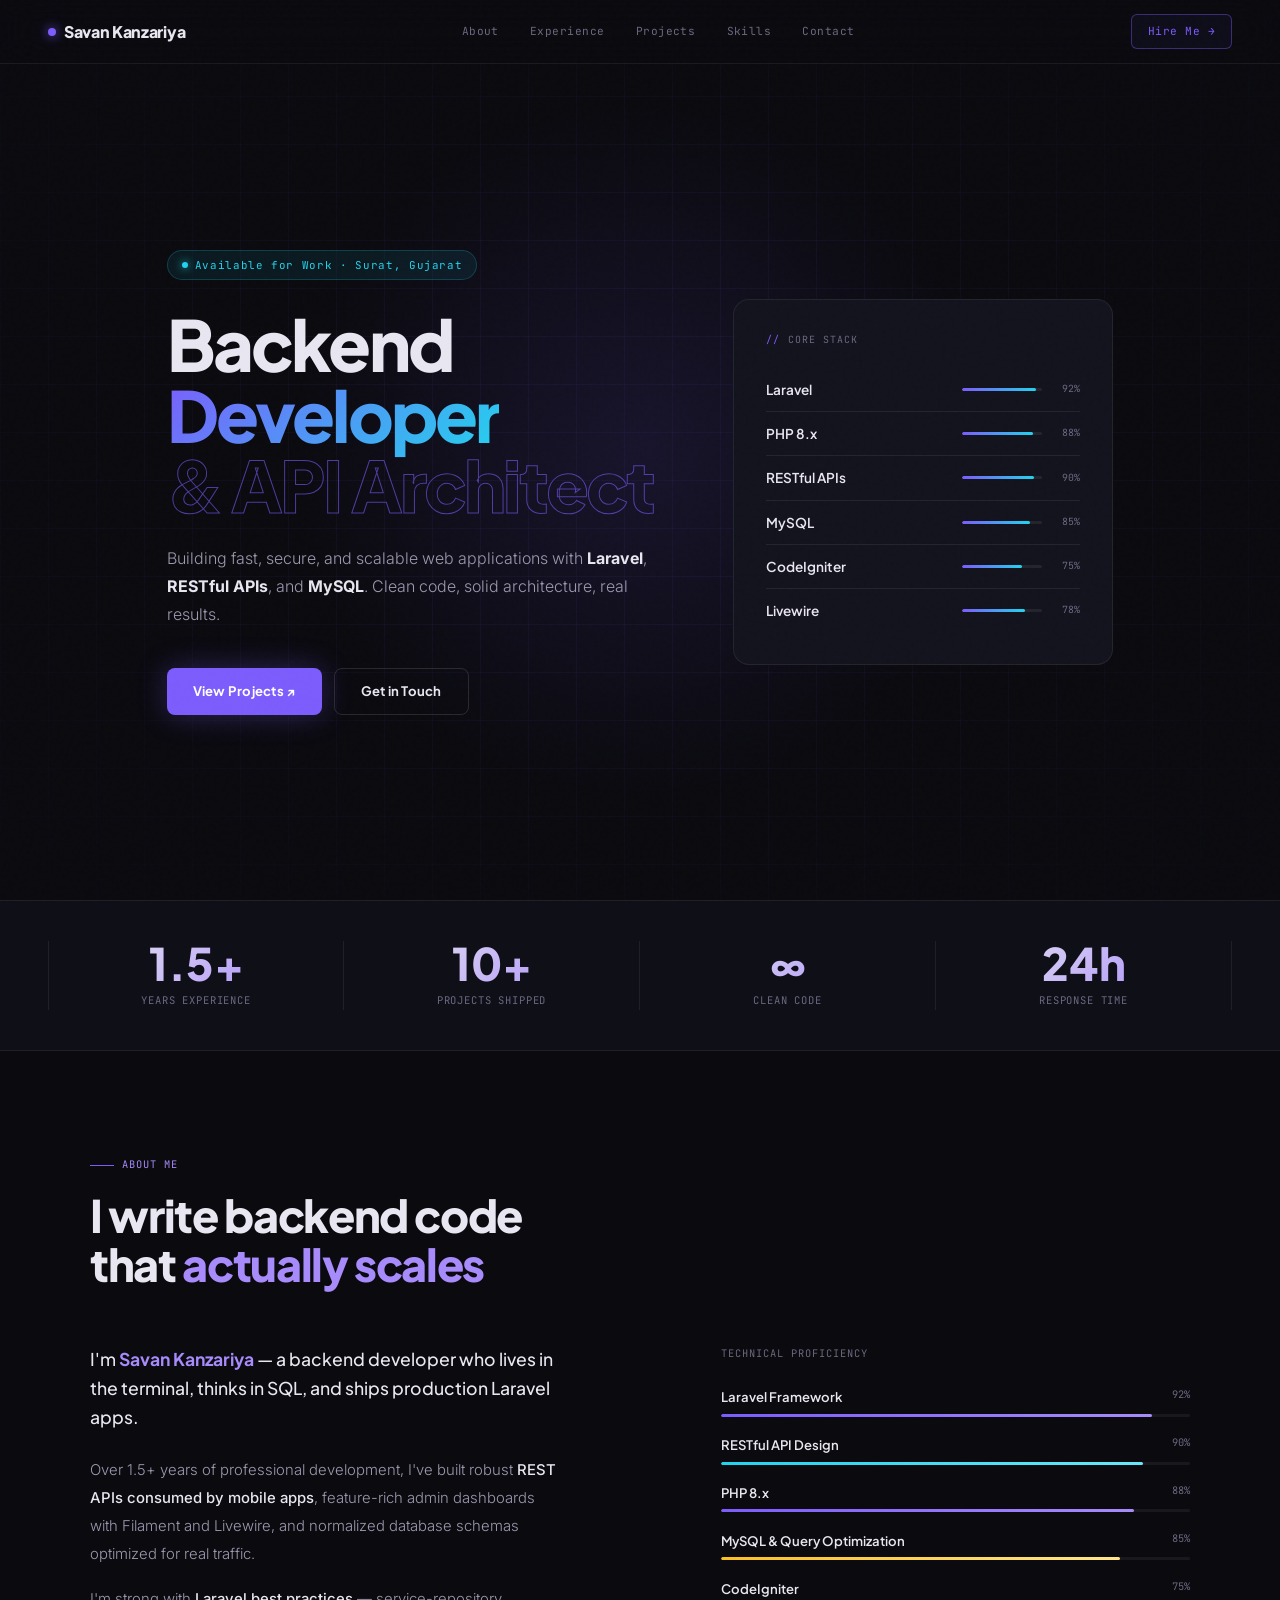
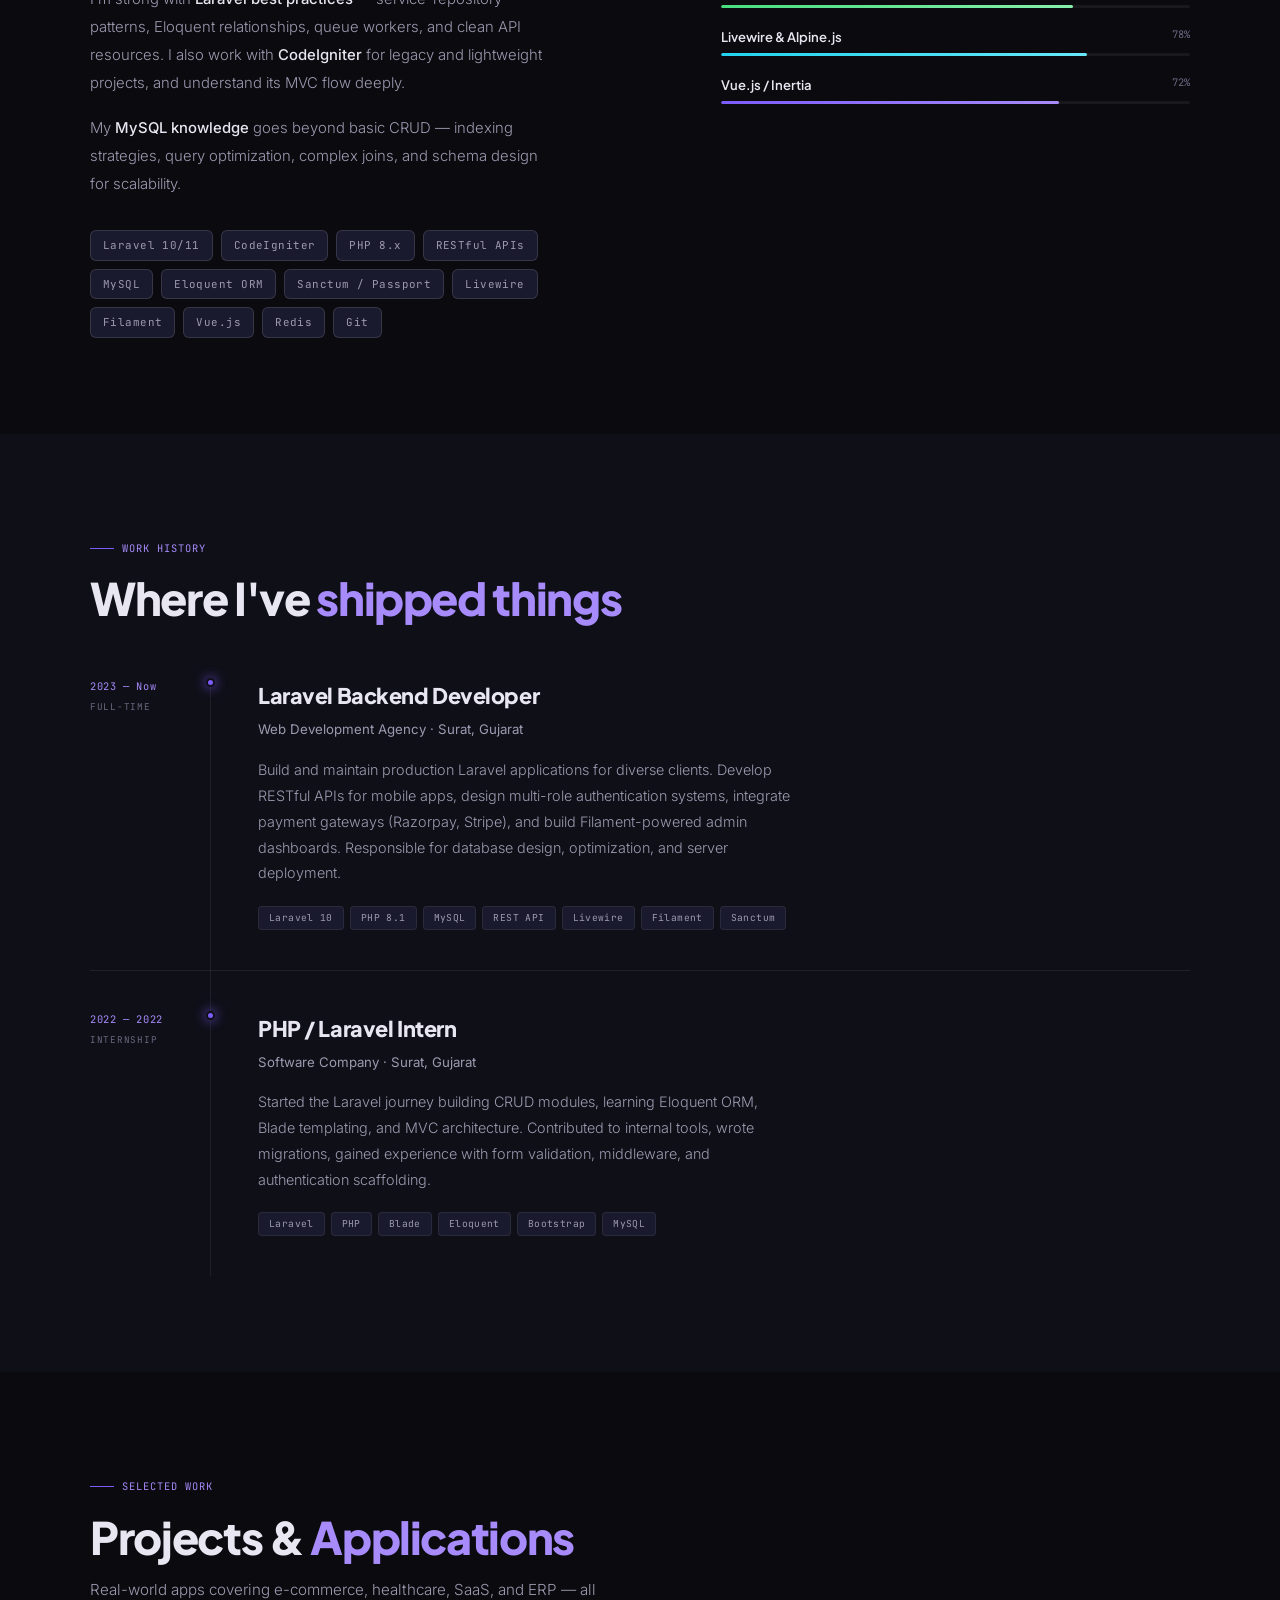
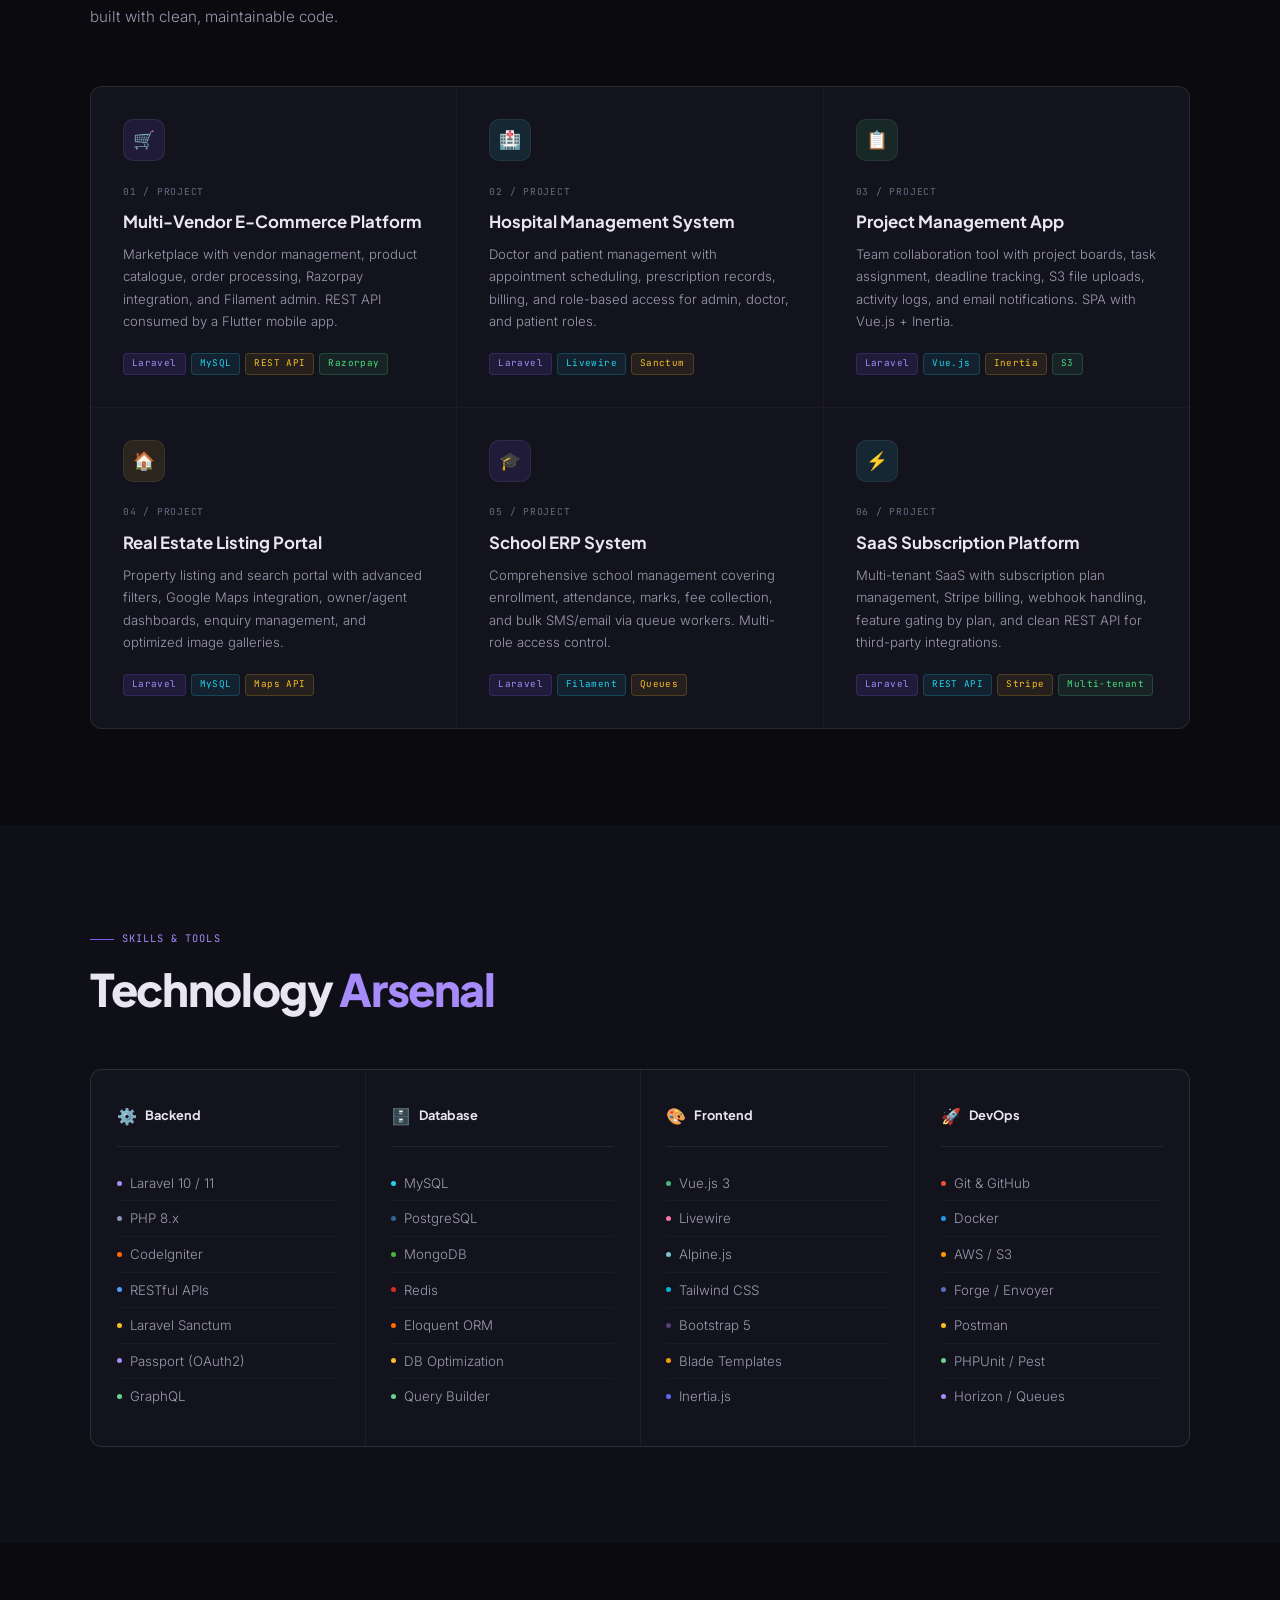
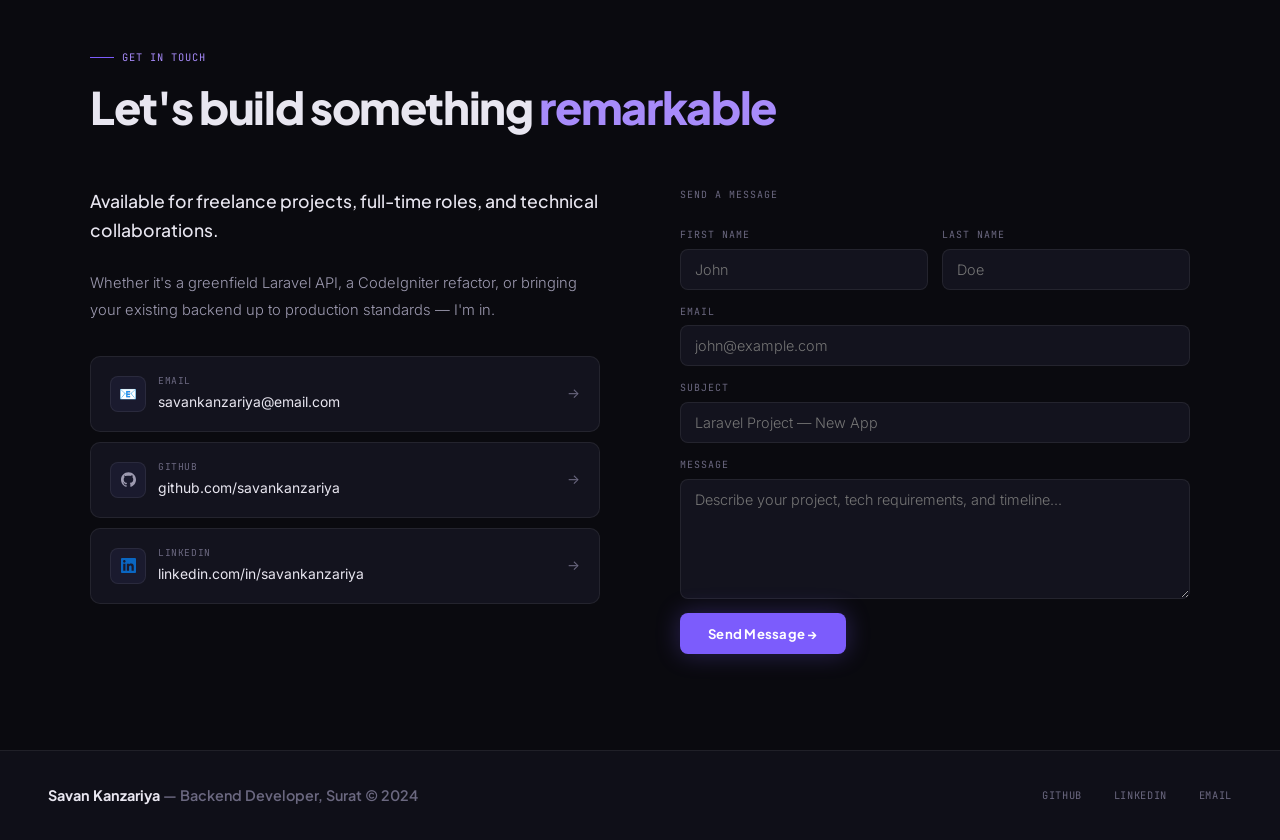
==== commit db61f2bf: "Update index.html Update Index File" ====
--- a/index.html
+++ b/index.html
@@ -1,517 +1,418 @@
 <!DOCTYPE html>
 <html lang="en">
 <head>
-  <meta charset="UTF-8"/>
-  <meta name="viewport" content="width=device-width, initial-scale=1.0"/>
-  <title>Savan Kanzariya — Laravel Developer</title>
-  <link rel="preconnect" href="https://fonts.googleapis.com">
-  <link rel="preconnect" href="https://fonts.gstatic.com" crossorigin>
-  <link href="https://fonts.googleapis.com/css2?family=Cormorant+Garamond:ital,wght@0,300;0,400;0,600;0,700;1,300;1,400;1,600&family=Source+Sans+3:wght@300;400;600;700&family=JetBrains+Mono:wght@400;500&display=swap" rel="stylesheet">
-
+<meta charset="UTF-8"/>
+<meta name="viewport" content="width=device-width, initial-scale=1.0"/>
+<title>Savan Kanzariya — Backend Developer</title>
+<link rel="preconnect" href="https://fonts.googleapis.com">
+<link rel="preconnect" href="https://fonts.gstatic.com" crossorigin>
+<link href="https://fonts.googleapis.com/css2?family=Plus+Jakarta+Sans:wght@300;400;500;600;700;800&family=Inter:wght@300;400;500;600&family=JetBrains+Mono:wght@400;500&display=swap" rel="stylesheet">
 <link rel="stylesheet" href="style.css">
 </head>
 <body>
 
-  <!-- ─── NAV ─────────────────────────────────── -->
-  <nav>
-    <a href="#hero" class="nav-logo">Savan <em>Kanzariya</em></a>
-    <div class="nav-center">
-      <a href="#about">About</a>
-      <a href="#experience">Experience</a>
-      <a href="#projects">Projects</a>
-      <a href="#skills">Skills</a>
-      <a href="#contact">Contact</a>
-    </div>
-    <div class="nav-badge">Available for Work</div>
-  </nav>
-
-  <!-- ─── HERO ─────────────────────────────────── -->
-  <section id="hero">
-    <!-- masthead -->
-    <div class="hero-masthead">
-      <div class="masthead-left">
-        Laravel Developer<br>
-        Surat, Gujarat, India<br>
-        1.5+ Years Experience
-      </div>
-      <div class="masthead-center">
-        <div class="masthead-eyebrow">Portfolio — 2024</div>
-        <h1 class="masthead-title">
-          Savan<br>
-          <span class="name-italic">Kanzariya</span>
-        </h1>
-        <p class="masthead-sub">Laravel &amp; PHP Backend Developer</p>
-      </div>
-      <div class="masthead-right">
-        PHP · Laravel<br>
-        MySQL · REST APIs<br>
-        Full-Stack Web
-      </div>
-    </div>
-
-    <!-- three columns -->
-    <div class="hero-columns">
-
-      <!-- col 1 – stats -->
-      <div class="hero-col hero-col-1">
-        <div class="stat-block">
-          <div class="stat-num">1.5<sup>+</sup></div>
-          <div class="stat-label">Years Experience</div>
-          <div class="stat-desc">Professional Laravel & PHP development</div>
-        </div>
-        <div class="stat-block">
-          <div class="stat-num">10<sup>+</sup></div>
-          <div class="stat-label">Projects Shipped</div>
-          <div class="stat-desc">Web apps, APIs, and admin dashboards</div>
-        </div>
-        <div class="stat-block">
-          <div class="stat-num">∞</div>
-          <div class="stat-label">Clean Code</div>
-          <div class="stat-desc">SOLID principles &amp; design patterns</div>
-        </div>
-      </div>
-
-      <div class="col-divider"></div>
-
-      <!-- col 2 – intro -->
-      <div class="hero-col hero-col-2">
-        <div class="hero-col-label">Introduction</div>
-        <p class="hero-intro">
-          I build <strong>fast, secure, and scalable</strong> web applications and REST APIs with Laravel — from database design to deployment.
+<!-- NAV -->
+<nav>
+  <a href="#hero" class="nav-logo"><span></span>Savan Kanzariya</a>
+  <div class="nav-links">
+    <a href="#about">About</a>
+    <a href="#experience">Experience</a>
+    <a href="#projects">Projects</a>
+    <a href="#skills">Skills</a>
+    <a href="#contact">Contact</a>
+  </div>
+  <a href="#contact" class="nav-cta">Hire Me →</a>
+</nav>
+
+<!-- HERO -->
+<section id="hero">
+  <div class="hero-glow"></div>
+  <div class="hero-inner">
+    <div>
+      <div class="hero-badge">Available for Work · Surat, Gujarat</div>
+      <h1 class="hero-h1">
+        Backend<br>
+        <span class="accent-word">Developer</span><br>
+        <span class="line2">&amp; API Architect</span>
+      </h1>
+      <p class="hero-sub">
+        Building fast, secure, and scalable web applications with <b style="color:var(--text)">Laravel</b>, <b style="color:var(--text)">RESTful APIs</b>, and <b style="color:var(--text)">MySQL</b>. Clean code, solid architecture, real results.
+      </p>
+      <div class="hero-btns">
+        <a href="#projects" class="btn-primary">View Projects ↗</a>
+        <a href="#contact" class="btn-secondary">Get in Touch</a>
+      </div>
+    </div>
+    <!-- right card -->
+    <div class="hero-card">
+      <div class="card-label">Core Stack</div>
+      <div class="stack-row">
+        <span class="stack-name">Laravel</span>
+        <div class="stack-bar-wrap">
+          <div class="sbar"><div class="sbar-fill" data-w="92%"></div></div>
+          <span class="sbar-pct">92%</span>
+        </div>
+      </div>
+      <div class="stack-row">
+        <span class="stack-name">PHP 8.x</span>
+        <div class="stack-bar-wrap">
+          <div class="sbar"><div class="sbar-fill" data-w="88%"></div></div>
+          <span class="sbar-pct">88%</span>
+        </div>
+      </div>
+      <div class="stack-row">
+        <span class="stack-name">RESTful APIs</span>
+        <div class="stack-bar-wrap">
+          <div class="sbar"><div class="sbar-fill" data-w="90%"></div></div>
+          <span class="sbar-pct">90%</span>
+        </div>
+      </div>
+      <div class="stack-row">
+        <span class="stack-name">MySQL</span>
+        <div class="stack-bar-wrap">
+          <div class="sbar"><div class="sbar-fill" data-w="85%"></div></div>
+          <span class="sbar-pct">85%</span>
+        </div>
+      </div>
+      <div class="stack-row">
+        <span class="stack-name">CodeIgniter</span>
+        <div class="stack-bar-wrap">
+          <div class="sbar"><div class="sbar-fill" data-w="75%"></div></div>
+          <span class="sbar-pct">75%</span>
+        </div>
+      </div>
+      <div class="stack-row">
+        <span class="stack-name">Livewire</span>
+        <div class="stack-bar-wrap">
+          <div class="sbar"><div class="sbar-fill" data-w="78%"></div></div>
+          <span class="sbar-pct">78%</span>
+        </div>
+      </div>
+    </div>
+  </div>
+</section>
+
+<!-- STATS ROW -->
+<div class="stats-row">
+  <div class="stat reveal">
+    <div class="stat-n">1.5+</div>
+    <div class="stat-l">Years Experience</div>
+  </div>
+  <div class="stat reveal rd1">
+    <div class="stat-n">10+</div>
+    <div class="stat-l">Projects Shipped</div>
+  </div>
+  <div class="stat reveal rd2">
+    <div class="stat-n">∞</div>
+    <div class="stat-l">Clean Code</div>
+  </div>
+  <div class="stat reveal rd3">
+    <div class="stat-n">24h</div>
+    <div class="stat-l">Response Time</div>
+  </div>
+</div>
+
+<!-- ABOUT -->
+<section id="about">
+  <div class="max-w">
+    <div class="sec-tag reveal">About Me</div>
+    <h2 class="sec-h2 reveal">I write backend code<br>that <em>actually scales</em></h2>
+    <div class="about-layout">
+      <div class="reveal">
+        <p class="about-intro">
+          I'm <b>Savan Kanzariya</b> — a backend developer who lives in the terminal, thinks in SQL, and ships production Laravel apps.
         </p>
-        <p class="hero-body">
-          Based in Surat, Gujarat, I specialize in Laravel-powered backends — RESTful API development, multi-role authentication, admin panels, payment integrations, and database optimization. I write clean, maintainable PHP that teams can rely on.
+        <p class="about-p">
+          Over 1.5+ years of professional development, I've built robust <b>REST APIs consumed by mobile apps</b>, feature-rich admin dashboards with Filament and Livewire, and normalized database schemas optimized for real traffic.
         </p>
-        <div class="hero-ctas">
-          <a href="#projects" class="btn btn-solid">View Projects</a>
-          <a href="#contact" class="btn btn-outline">Hire Me</a>
-        </div>
-      </div>
-
-      <div class="col-divider"></div>
-
-      <!-- col 3 – quick stack -->
-      <div class="hero-col hero-col-3">
-        <div class="stack-preview-title">Core Stack</div>
-        <div class="stack-item">
-          <span class="stack-item-name">Laravel</span>
-          <div style="display:flex;align-items:center;gap:8px;">
-            <div class="stack-bar"><div class="stack-bar-fill" data-w="92%" style="width:0"></div></div>
-            <span class="stack-item-level">92%</span>
-          </div>
-        </div>
-        <div class="stack-item">
-          <span class="stack-item-name">PHP</span>
-          <div style="display:flex;align-items:center;gap:8px;">
-            <div class="stack-bar"><div class="stack-bar-fill" data-w="88%" style="width:0"></div></div>
-            <span class="stack-item-level">88%</span>
-          </div>
-        </div>
-        <div class="stack-item">
-          <span class="stack-item-name">MySQL</span>
-          <div style="display:flex;align-items:center;gap:8px;">
-            <div class="stack-bar"><div class="stack-bar-fill" data-w="85%" style="width:0"></div></div>
-            <span class="stack-item-level">85%</span>
-          </div>
-        </div>
-        <div class="stack-item">
-          <span class="stack-item-name">REST API</span>
-          <div style="display:flex;align-items:center;gap:8px;">
-            <div class="stack-bar"><div class="stack-bar-fill" data-w="90%" style="width:0"></div></div>
-            <span class="stack-item-level">90%</span>
-          </div>
-        </div>
-        <div class="stack-item">
-          <span class="stack-item-name">Vue.js</span>
-          <div style="display:flex;align-items:center;gap:8px;">
-            <div class="stack-bar"><div class="stack-bar-fill" data-w="72%" style="width:0"></div></div>
-            <span class="stack-item-level">72%</span>
-          </div>
-        </div>
-        <div class="stack-item">
-          <span class="stack-item-name">Livewire</span>
-          <div style="display:flex;align-items:center;gap:8px;">
-            <div class="stack-bar"><div class="stack-bar-fill" data-w="78%" style="width:0"></div></div>
-            <span class="stack-item-level">78%</span>
-          </div>
-        </div>
-        <div class="stack-item">
-          <span class="stack-item-name">Git / GitHub</span>
-          <div style="display:flex;align-items:center;gap:8px;">
-            <div class="stack-bar"><div class="stack-bar-fill" data-w="86%" style="width:0"></div></div>
-            <span class="stack-item-level">86%</span>
-          </div>
-        </div>
-      </div>
-
-    </div>
-  </section>
-
-  <!-- ─── ABOUT ─────────────────────────────────── -->
-  <section id="about">
-    <div class="section-rule reveal">
-      <span class="section-rule-text">About Me</span>
-      <div class="section-rule-line"></div>
-      <span class="section-rule-num">01</span>
-    </div>
-    <div class="about-grid">
-      <div class="reveal">
-        <h2 class="section-title" style="margin-bottom:1.8rem;">
-          Crafting <em>elegant</em> backends, one route at a time
-        </h2>
-        <p class="about-lead">
-          I'm <strong>Savan Kanzariya</strong> — a Laravel developer who takes pride in writing clean, well-structured PHP that scales gracefully.
+        <p class="about-p">
+          I'm strong with <b>Laravel best practices</b> — service-repository patterns, Eloquent relationships, queue workers, and clean API resources. I also work with <b>CodeIgniter</b> for legacy and lightweight projects, and understand its MVC flow deeply.
         </p>
-        <div class="about-body">
-          <p>
-            Over 1.5+ years of professional development, I've worked across the full web stack — building robust REST APIs consumed by mobile apps, crafting feature-rich admin dashboards with Filament and Livewire, and designing normalized database schemas that perform under load.
-          </p>
-          <p>
-            I follow <strong>Laravel best practices</strong>: service-repository patterns, Eloquent relationships, job queues with Horizon, automated testing with PHPUnit, and clean API resources with proper versioning.
-          </p>
-          <p>
-            Beyond Laravel, I'm comfortable with <strong>Vue.js for front-end interactivity</strong>, writing migrations and seeders, setting up CI/CD pipelines, and deploying on shared hosting or VPS environments.
-          </p>
-        </div>
-        <a href="#contact" class="btn btn-solid" style="margin-top:1.8rem;">Get In Touch</a>
+        <p class="about-p">
+          My <b>MySQL knowledge</b> goes beyond basic CRUD — indexing strategies, query optimization, complex joins, and schema design for scalability.
+        </p>
+        <div class="tag-cloud">
+          <span class="chip">Laravel 10/11</span>
+          <span class="chip">CodeIgniter</span>
+          <span class="chip">PHP 8.x</span>
+          <span class="chip">RESTful APIs</span>
+          <span class="chip">MySQL</span>
+          <span class="chip">Eloquent ORM</span>
+          <span class="chip">Sanctum / Passport</span>
+          <span class="chip">Livewire</span>
+          <span class="chip">Filament</span>
+          <span class="chip">Vue.js</span>
+          <span class="chip">Redis</span>
+          <span class="chip">Git</span>
+        </div>
       </div>
       <div class="about-divider"></div>
-      <div class="reveal reveal-d1">
-        <div style="margin-bottom:2rem;">
-          <div class="section-rule-text" style="margin-bottom:1.5rem; display:block; letter-spacing:0.18em; text-transform:uppercase; font-size:0.62rem; font-weight:700; color:var(--muted);">Technical Proficiency</div>
-          <div class="skill-rows">
-            <div class="skill-row">
-              <div class="skill-row-meta"><span class="skill-row-name">Laravel Framework</span><span class="skill-row-pct">92%</span></div>
-              <div class="skill-bar"><div class="skill-bar-fill" data-w="92%"></div></div>
-            </div>
-            <div class="skill-row">
-              <div class="skill-row-meta"><span class="skill-row-name">PHP 8.x</span><span class="skill-row-pct">88%</span></div>
-              <div class="skill-bar"><div class="skill-bar-fill" data-w="88%"></div></div>
-            </div>
-            <div class="skill-row">
-              <div class="skill-row-meta"><span class="skill-row-name">MySQL &amp; Query Optimization</span><span class="skill-row-pct">85%</span></div>
-              <div class="skill-bar"><div class="skill-bar-fill" data-w="85%"></div></div>
-            </div>
-            <div class="skill-row">
-              <div class="skill-row-meta"><span class="skill-row-name">RESTful API Design</span><span class="skill-row-pct">90%</span></div>
-              <div class="skill-bar"><div class="skill-bar-fill" data-w="90%"></div></div>
-            </div>
-            <div class="skill-row">
-              <div class="skill-row-meta"><span class="skill-row-name">Livewire &amp; Alpine.js</span><span class="skill-row-pct">78%</span></div>
-              <div class="skill-bar"><div class="skill-bar-fill" data-w="78%"></div></div>
-            </div>
-            <div class="skill-row">
-              <div class="skill-row-meta"><span class="skill-row-name">Vue.js / Inertia</span><span class="skill-row-pct">72%</span></div>
-              <div class="skill-bar"><div class="skill-bar-fill" data-w="72%"></div></div>
-            </div>
-          </div>
-        </div>
-      </div>
-    </div>
-  </section>
-
-  <!-- ─── EXPERIENCE ────────────────────────────── -->
-  <section id="experience">
-    <div class="section-rule reveal">
-      <span class="section-rule-text">Experience</span>
-      <div class="section-rule-line"></div>
-      <span class="section-rule-num">02</span>
-    </div>
-    <div class="exp-list">
-
-      <div class="exp-item reveal">
-        <div class="exp-date-col">
-          <div class="exp-date">Jan 2023 — Present</div>
-          <div class="exp-type">Full-Time</div>
-        </div>
-        <div class="exp-divider-v"></div>
-        <div class="exp-body-col">
+      <div class="reveal rd1">
+        <div class="prof-title">Technical Proficiency</div>
+        <div class="prof-rows">
+          <div class="prof-row">
+            <div class="prof-meta"><span class="prof-name">Laravel Framework</span><span class="prof-pct">92%</span></div>
+            <div class="prof-track"><div class="prof-fill pf-purple" data-w="92%"></div></div>
+          </div>
+          <div class="prof-row">
+            <div class="prof-meta"><span class="prof-name">RESTful API Design</span><span class="prof-pct">90%</span></div>
+            <div class="prof-track"><div class="prof-fill pf-cyan" data-w="90%"></div></div>
+          </div>
+          <div class="prof-row">
+            <div class="prof-meta"><span class="prof-name">PHP 8.x</span><span class="prof-pct">88%</span></div>
+            <div class="prof-track"><div class="prof-fill pf-purple" data-w="88%"></div></div>
+          </div>
+          <div class="prof-row">
+            <div class="prof-meta"><span class="prof-name">MySQL &amp; Query Optimization</span><span class="prof-pct">85%</span></div>
+            <div class="prof-track"><div class="prof-fill pf-amber" data-w="85%"></div></div>
+          </div>
+          <div class="prof-row">
+            <div class="prof-meta"><span class="prof-name">CodeIgniter</span><span class="prof-pct">75%</span></div>
+            <div class="prof-track"><div class="prof-fill pf-green" data-w="75%"></div></div>
+          </div>
+          <div class="prof-row">
+            <div class="prof-meta"><span class="prof-name">Livewire &amp; Alpine.js</span><span class="prof-pct">78%</span></div>
+            <div class="prof-track"><div class="prof-fill pf-cyan" data-w="78%"></div></div>
+          </div>
+          <div class="prof-row">
+            <div class="prof-meta"><span class="prof-name">Vue.js / Inertia</span><span class="prof-pct">72%</span></div>
+            <div class="prof-track"><div class="prof-fill pf-purple" data-w="72%"></div></div>
+          </div>
+        </div>
+      </div>
+    </div>
+  </div>
+</section>
+
+<!-- EXPERIENCE -->
+<section id="experience">
+  <div class="max-w">
+    <div class="sec-tag reveal">Work History</div>
+    <h2 class="sec-h2 reveal">Where I've <em>shipped things</em></h2>
+    <div class="exp-timeline">
+      <div class="exp-entry reveal">
+        <div class="exp-time-col">
+          <div class="exp-yr">2023 — Now</div>
+          <div class="exp-type-tag">Full-Time</div>
+        </div>
+        <div>
           <div class="exp-role">Laravel Backend Developer</div>
           <div class="exp-company">Web Development Agency · Surat, Gujarat</div>
           <div class="exp-desc">
             Build and maintain production Laravel applications for diverse clients. Develop RESTful APIs for mobile apps, design multi-role authentication systems, integrate payment gateways (Razorpay, Stripe), and build Filament-powered admin dashboards. Responsible for database design, optimization, and server deployment.
           </div>
-          <div class="exp-tags">
-            <span class="tag">Laravel 10</span>
-            <span class="tag">PHP 8.1</span>
-            <span class="tag">MySQL</span>
-            <span class="tag">REST API</span>
-            <span class="tag">Livewire</span>
-            <span class="tag">Filament</span>
-            <span class="tag">Sanctum</span>
-          </div>
-        </div>
-      </div>
-
-      <div class="exp-item reveal reveal-d1">
-        <div class="exp-date-col">
-          <div class="exp-date">Jun 2022 — Dec 2022</div>
-          <div class="exp-type">Internship</div>
-        </div>
-        <div class="exp-divider-v"></div>
-        <div class="exp-body-col">
+          <div class="tags-row">
+            <span class="etag">Laravel 10</span><span class="etag">PHP 8.1</span><span class="etag">MySQL</span>
+            <span class="etag">REST API</span><span class="etag">Livewire</span><span class="etag">Filament</span><span class="etag">Sanctum</span>
+          </div>
+        </div>
+      </div>
+      <div class="exp-entry reveal rd1">
+        <div class="exp-time-col">
+          <div class="exp-yr">2022 — 2022</div>
+          <div class="exp-type-tag">Internship</div>
+        </div>
+        <div>
           <div class="exp-role">PHP / Laravel Intern</div>
           <div class="exp-company">Software Company · Surat, Gujarat</div>
           <div class="exp-desc">
-            Started the Laravel journey building CRUD modules, learning Eloquent ORM, Blade templating, and MVC architecture. Contributed to internal tools, wrote migrations, and gained experience with form validation, middleware, and authentication scaffolding.
-          </div>
-          <div class="exp-tags">
-            <span class="tag">Laravel</span>
-            <span class="tag">PHP</span>
-            <span class="tag">Blade</span>
-            <span class="tag">Eloquent</span>
-            <span class="tag">Bootstrap</span>
-            <span class="tag">MySQL</span>
-          </div>
-        </div>
-      </div>
-
-    </div>
-  </section>
-
-  <!-- ─── PROJECTS ──────────────────────────────── -->
-  <section id="projects">
-    <div class="section-rule reveal">
-      <span class="section-rule-text">Selected Work</span>
-      <div class="section-rule-line"></div>
-      <span class="section-rule-num">03</span>
-    </div>
-    <h2 class="section-title reveal" style="margin-bottom:2.5rem;">Projects &amp; <em>Applications</em></h2>
-
+            Started the Laravel journey building CRUD modules, learning Eloquent ORM, Blade templating, and MVC architecture. Contributed to internal tools, wrote migrations, gained experience with form validation, middleware, and authentication scaffolding.
+          </div>
+          <div class="tags-row">
+            <span class="etag">Laravel</span><span class="etag">PHP</span><span class="etag">Blade</span>
+            <span class="etag">Eloquent</span><span class="etag">Bootstrap</span><span class="etag">MySQL</span>
+          </div>
+        </div>
+      </div>
+    </div>
+  </div>
+</section>
+
+<!-- PROJECTS -->
+<section id="projects">
+  <div class="max-w">
+    <div class="sec-tag reveal">Selected Work</div>
+    <h2 class="sec-h2 reveal">Projects &amp; <em>Applications</em></h2>
+    <p class="proj-intro reveal">Real-world apps covering e-commerce, healthcare, SaaS, and ERP — all built with clean, maintainable code.</p>
     <div class="proj-grid">
-
       <div class="proj-card reveal">
-        <div class="proj-num">No. 01</div>
-        <div class="proj-tags-row">
-          <span class="proj-tag t-red">Laravel</span>
-          <span class="proj-tag t-gold">MySQL</span>
-          <span class="proj-tag t-ink">REST API</span>
-        </div>
+        <div class="proj-icon pi-purple">🛒</div>
+        <div class="proj-n">01 / PROJECT</div>
         <div class="proj-name">Multi-Vendor E-Commerce Platform</div>
-        <div class="proj-desc">Full-featured marketplace with vendor management, product catalogue, order processing, Razorpay payment gateway, and a Filament admin dashboard. REST API consumed by a Flutter mobile app.</div>
-        <a href="#" class="proj-link">View Project →</a>
-      </div>
-
-      <div class="proj-card reveal reveal-d1">
-        <div class="proj-num">No. 02</div>
-        <div class="proj-tags-row">
-          <span class="proj-tag t-red">Laravel</span>
-          <span class="proj-tag t-ink">Livewire</span>
-          <span class="proj-tag t-gold">Sanctum</span>
-        </div>
+        <div class="proj-desc">Marketplace with vendor management, product catalogue, order processing, Razorpay integration, and Filament admin. REST API consumed by a Flutter mobile app.</div>
+        <div class="proj-pills">
+          <span class="pill p-purple">Laravel</span><span class="pill p-cyan">MySQL</span><span class="pill p-amber">REST API</span><span class="pill p-green">Razorpay</span>
+        </div>
+      </div>
+      <div class="proj-card reveal rd1">
+        <div class="proj-icon pi-cyan">🏥</div>
+        <div class="proj-n">02 / PROJECT</div>
         <div class="proj-name">Hospital Management System</div>
-        <div class="proj-desc">Doctor and patient management with appointment scheduling, prescription records, billing, and role-based access control for admin, doctor, and patient roles. Built with Livewire for real-time UI updates.</div>
-        <a href="#" class="proj-link">View Project →</a>
-      </div>
-
-      <div class="proj-card reveal reveal-d2">
-        <div class="proj-num">No. 03</div>
-        <div class="proj-tags-row">
-          <span class="proj-tag t-red">Laravel</span>
-          <span class="proj-tag t-gold">Vue.js</span>
-          <span class="proj-tag t-ink">Inertia</span>
-        </div>
+        <div class="proj-desc">Doctor and patient management with appointment scheduling, prescription records, billing, and role-based access for admin, doctor, and patient roles.</div>
+        <div class="proj-pills">
+          <span class="pill p-purple">Laravel</span><span class="pill p-cyan">Livewire</span><span class="pill p-amber">Sanctum</span>
+        </div>
+      </div>
+      <div class="proj-card reveal rd2">
+        <div class="proj-icon pi-green">📋</div>
+        <div class="proj-n">03 / PROJECT</div>
         <div class="proj-name">Project Management App</div>
-        <div class="proj-desc">Team collaboration tool with project boards, task assignment, deadline tracking, file uploads to S3, activity logs, and email notifications via Laravel Notifications. SPA with Vue.js + Inertia.</div>
-        <a href="#" class="proj-link">View Project →</a>
-      </div>
-
-      <div class="proj-card reveal reveal-d3">
-        <div class="proj-num">No. 04</div>
-        <div class="proj-tags-row">
-          <span class="proj-tag t-red">Laravel</span>
-          <span class="proj-tag t-ink">MySQL</span>
-          <span class="proj-tag t-gold">API</span>
-        </div>
+        <div class="proj-desc">Team collaboration tool with project boards, task assignment, deadline tracking, S3 file uploads, activity logs, and email notifications. SPA with Vue.js + Inertia.</div>
+        <div class="proj-pills">
+          <span class="pill p-purple">Laravel</span><span class="pill p-cyan">Vue.js</span><span class="pill p-amber">Inertia</span><span class="pill p-green">S3</span>
+        </div>
+      </div>
+      <div class="proj-card reveal rd3">
+        <div class="proj-icon pi-amber">🏠</div>
+        <div class="proj-n">04 / PROJECT</div>
         <div class="proj-name">Real Estate Listing Portal</div>
-        <div class="proj-desc">Property listing and search portal with advanced filters, Google Maps integration, owner/agent dashboards, property enquiry management, and image galleries with optimized storage.</div>
-        <a href="#" class="proj-link">View Project →</a>
-      </div>
-
-      <div class="proj-card reveal reveal-d4">
-        <div class="proj-num">No. 05</div>
-        <div class="proj-tags-row">
-          <span class="proj-tag t-red">Laravel</span>
-          <span class="proj-tag t-gold">Filament</span>
-          <span class="proj-tag t-ink">Queues</span>
-        </div>
+        <div class="proj-desc">Property listing and search portal with advanced filters, Google Maps integration, owner/agent dashboards, enquiry management, and optimized image galleries.</div>
+        <div class="proj-pills">
+          <span class="pill p-purple">Laravel</span><span class="pill p-cyan">MySQL</span><span class="pill p-amber">Maps API</span>
+        </div>
+      </div>
+      <div class="proj-card reveal rd4">
+        <div class="proj-icon pi-purple">🎓</div>
+        <div class="proj-n">05 / PROJECT</div>
         <div class="proj-name">School ERP System</div>
-        <div class="proj-desc">Comprehensive school management covering student enrollment, attendance tracking, marks and report cards, fee collection, and bulk SMS/email via queue workers. Multi-role access for admin, teachers, and parents.</div>
-        <a href="#" class="proj-link">View Project →</a>
-      </div>
-
-      <div class="proj-card reveal reveal-d5">
-        <div class="proj-num">No. 06</div>
-        <div class="proj-tags-row">
-          <span class="proj-tag t-red">Laravel</span>
-          <span class="proj-tag t-ink">REST API</span>
-          <span class="proj-tag t-gold">Stripe</span>
-        </div>
+        <div class="proj-desc">Comprehensive school management covering enrollment, attendance, marks, fee collection, and bulk SMS/email via queue workers. Multi-role access control.</div>
+        <div class="proj-pills">
+          <span class="pill p-purple">Laravel</span><span class="pill p-cyan">Filament</span><span class="pill p-amber">Queues</span>
+        </div>
+      </div>
+      <div class="proj-card reveal rd5">
+        <div class="proj-icon pi-cyan">⚡</div>
+        <div class="proj-n">06 / PROJECT</div>
         <div class="proj-name">SaaS Subscription Platform</div>
-        <div class="proj-desc">Multi-tenant SaaS with subscription plan management, Stripe billing integration, webhook handling, feature gating by plan, and a clean REST API for third-party integrations and mobile clients.</div>
-        <a href="#" class="proj-link">View Project →</a>
-      </div>
-
-    </div>
-  </section>
-
-  <!-- ─── SKILLS ────────────────────────────────── -->
-  <section id="skills">
-    <div class="section-rule reveal">
-      <span class="section-rule-text">Skills &amp; Tools</span>
-      <div class="section-rule-line"></div>
-      <span class="section-rule-num">04</span>
-    </div>
-    <h2 class="section-title reveal" style="margin-bottom:0;">Technology <em>Arsenal</em></h2>
-
-    <div class="skills-columns">
-      <div class="skill-col reveal">
-        <div class="skill-col-head">Backend</div>
-        <div class="skill-item"><span class="skill-dot" style="background:#ff4a3d;"></span>Laravel 10 / 11</div>
-        <div class="skill-item"><span class="skill-dot" style="background:#8993be;"></span>PHP 8.x</div>
-        <div class="skill-item"><span class="skill-dot" style="background:#ff6900;"></span>Lumen Microservices</div>
-        <div class="skill-item"><span class="skill-dot" style="background:#4f9cf9;"></span>RESTful APIs</div>
-        <div class="skill-item"><span class="skill-dot" style="background:#68d391;"></span>GraphQL</div>
-        <div class="skill-item"><span class="skill-dot" style="background:#fbbf24;"></span>Laravel Sanctum</div>
-        <div class="skill-item"><span class="skill-dot" style="background:#a78bfa;"></span>Passport (OAuth2)</div>
-      </div>
-      <div class="skill-col reveal reveal-d1">
-        <div class="skill-col-head">Database</div>
-        <div class="skill-item"><span class="skill-dot" style="background:#00618a;"></span>MySQL</div>
-        <div class="skill-item"><span class="skill-dot" style="background:#336791;"></span>PostgreSQL</div>
-        <div class="skill-item"><span class="skill-dot" style="background:#4db33d;"></span>MongoDB</div>
-        <div class="skill-item"><span class="skill-dot" style="background:#d82c20;"></span>Redis</div>
-        <div class="skill-item"><span class="skill-dot" style="background:#ff6900;"></span>Eloquent ORM</div>
-        <div class="skill-item"><span class="skill-dot" style="background:#68d391;"></span>Query Builder</div>
-        <div class="skill-item"><span class="skill-dot" style="background:#fbbf24;"></span>DB Optimization</div>
-      </div>
-      <div class="skill-col reveal reveal-d2">
-        <div class="skill-col-head">Frontend &amp; Tools</div>
-        <div class="skill-item"><span class="skill-dot" style="background:#42b883;"></span>Vue.js 3</div>
-        <div class="skill-item"><span class="skill-dot" style="background:#fb70a9;"></span>Livewire</div>
-        <div class="skill-item"><span class="skill-dot" style="background:#77c1d2;"></span>Alpine.js</div>
-        <div class="skill-item"><span class="skill-dot" style="background:#06b6d4;"></span>Tailwind CSS</div>
-        <div class="skill-item"><span class="skill-dot" style="background:#563d7c;"></span>Bootstrap 5</div>
-        <div class="skill-item"><span class="skill-dot" style="background:#f59e0b;"></span>Blade Templates</div>
-        <div class="skill-item"><span class="skill-dot" style="background:#6366f1;"></span>Inertia.js</div>
-      </div>
-      <div class="skill-col reveal reveal-d3">
-        <div class="skill-col-head">DevOps &amp; Services</div>
-        <div class="skill-item"><span class="skill-dot" style="background:#f05032;"></span>Git &amp; GitHub</div>
-        <div class="skill-item"><span class="skill-dot" style="background:#2496ed;"></span>Docker</div>
-        <div class="skill-item"><span class="skill-dot" style="background:#ff9900;"></span>AWS / S3</div>
-        <div class="skill-item"><span class="skill-dot" style="background:#5c6bc0;"></span>Forge / Envoyer</div>
-        <div class="skill-item"><span class="skill-dot" style="background:#fbbf24;"></span>Postman</div>
-        <div class="skill-item"><span class="skill-dot" style="background:#68d391;"></span>PHPUnit / Pest</div>
-        <div class="skill-item"><span class="skill-dot" style="background:#a78bfa;"></span>Horizon / Queues</div>
-      </div>
-    </div>
-  </section>
-
-  <!-- ─── CONTACT ───────────────────────────────── -->
-  <section id="contact">
-    <div class="section-rule reveal">
-      <span class="section-rule-text">Contact</span>
-      <div class="section-rule-line"></div>
-      <span class="section-rule-num">05</span>
-    </div>
-
-    <div class="contact-grid">
-
+        <div class="proj-desc">Multi-tenant SaaS with subscription plan management, Stripe billing, webhook handling, feature gating by plan, and clean REST API for third-party integrations.</div>
+        <div class="proj-pills">
+          <span class="pill p-purple">Laravel</span><span class="pill p-cyan">REST API</span><span class="pill p-amber">Stripe</span><span class="pill p-green">Multi-tenant</span>
+        </div>
+      </div>
+    </div>
+  </div>
+</section>
+
+<!-- SKILLS -->
+<section id="skills">
+  <div class="max-w">
+    <div class="sec-tag reveal">Skills &amp; Tools</div>
+    <h2 class="sec-h2 reveal">Technology <em>Arsenal</em></h2>
+    <div class="skills-grid">
+      <div class="skill-panel reveal">
+        <div class="sp-head"><span class="sp-icon">⚙️</span> Backend</div>
+        <div class="sk-item"><span class="sk-dot" style="background:#a78bfa"></span>Laravel 10 / 11</div>
+        <div class="sk-item"><span class="sk-dot" style="background:#8993be"></span>PHP 8.x</div>
+        <div class="sk-item"><span class="sk-dot" style="background:#ff6900"></span>CodeIgniter</div>
+        <div class="sk-item"><span class="sk-dot" style="background:#4f9cf9"></span>RESTful APIs</div>
+        <div class="sk-item"><span class="sk-dot" style="background:#fbbf24"></span>Laravel Sanctum</div>
+        <div class="sk-item"><span class="sk-dot" style="background:#a78bfa"></span>Passport (OAuth2)</div>
+        <div class="sk-item"><span class="sk-dot" style="background:#68d391"></span>GraphQL</div>
+      </div>
+      <div class="skill-panel reveal rd1">
+        <div class="sp-head"><span class="sp-icon">🗄️</span> Database</div>
+        <div class="sk-item"><span class="sk-dot" style="background:#22d3ee"></span>MySQL</div>
+        <div class="sk-item"><span class="sk-dot" style="background:#336791"></span>PostgreSQL</div>
+        <div class="sk-item"><span class="sk-dot" style="background:#4db33d"></span>MongoDB</div>
+        <div class="sk-item"><span class="sk-dot" style="background:#d82c20"></span>Redis</div>
+        <div class="sk-item"><span class="sk-dot" style="background:#ff6900"></span>Eloquent ORM</div>
+        <div class="sk-item"><span class="sk-dot" style="background:#fbbf24"></span>DB Optimization</div>
+        <div class="sk-item"><span class="sk-dot" style="background:#68d391"></span>Query Builder</div>
+      </div>
+      <div class="skill-panel reveal rd2">
+        <div class="sp-head"><span class="sp-icon">🎨</span> Frontend</div>
+        <div class="sk-item"><span class="sk-dot" style="background:#42b883"></span>Vue.js 3</div>
+        <div class="sk-item"><span class="sk-dot" style="background:#fb70a9"></span>Livewire</div>
+        <div class="sk-item"><span class="sk-dot" style="background:#77c1d2"></span>Alpine.js</div>
+        <div class="sk-item"><span class="sk-dot" style="background:#06b6d4"></span>Tailwind CSS</div>
+        <div class="sk-item"><span class="sk-dot" style="background:#563d7c"></span>Bootstrap 5</div>
+        <div class="sk-item"><span class="sk-dot" style="background:#f59e0b"></span>Blade Templates</div>
+        <div class="sk-item"><span class="sk-dot" style="background:#6366f1"></span>Inertia.js</div>
+      </div>
+      <div class="skill-panel reveal rd3">
+        <div class="sp-head"><span class="sp-icon">🚀</span> DevOps</div>
+        <div class="sk-item"><span class="sk-dot" style="background:#f05032"></span>Git &amp; GitHub</div>
+        <div class="sk-item"><span class="sk-dot" style="background:#2496ed"></span>Docker</div>
+        <div class="sk-item"><span class="sk-dot" style="background:#ff9900"></span>AWS / S3</div>
+        <div class="sk-item"><span class="sk-dot" style="background:#5c6bc0"></span>Forge / Envoyer</div>
+        <div class="sk-item"><span class="sk-dot" style="background:#fbbf24"></span>Postman</div>
+        <div class="sk-item"><span class="sk-dot" style="background:#68d391"></span>PHPUnit / Pest</div>
+        <div class="sk-item"><span class="sk-dot" style="background:#a78bfa"></span>Horizon / Queues</div>
+      </div>
+    </div>
+  </div>
+</section>
+
+<!-- CONTACT -->
+<section id="contact">
+  <div class="max-w">
+    <div class="sec-tag reveal">Get In Touch</div>
+    <h2 class="sec-h2 reveal">Let's build something <em>remarkable</em></h2>
+    <div class="contact-layout">
       <div class="reveal">
-        <h2 class="section-title" style="margin-bottom:1.5rem;">
-          Let's build something <em>remarkable</em>
-        </h2>
-        <p class="contact-body">
-          Available for freelance projects, full-time roles, and collaborations. Whether it's a greenfield Laravel app or bringing your existing backend up to production standards — let's talk.
-        </p>
-
-        <a href="mailto:savankanzariya@email.com" class="contact-link">
-          <div class="cl-left">
-            <div class="cl-icon">📧</div>
+        <p class="contact-lead">Available for freelance projects, full-time roles, and technical collaborations.</p>
+        <p class="contact-p">Whether it's a greenfield Laravel API, a CodeIgniter refactor, or bringing your existing backend up to production standards — I'm in.</p>
+        <a href="mailto:savankanzariya@email.com" class="clink">
+          <div class="clink-left">
+            <div class="clink-icon">📧</div>
             <div>
-              <div class="cl-label">Email</div>
-              <div class="cl-val">savankanzariya@email.com</div>
+              <div class="clink-lbl">Email</div>
+              <div class="clink-val">savankanzariya@email.com</div>
             </div>
           </div>
-          <span class="cl-arrow">→</span>
+          <span class="clink-arr">→</span>
         </a>
-
-        <a href="https://github.com/savankanzariya" target="_blank" class="contact-link">
-          <div class="cl-left">
-            <div class="cl-icon">
-              <svg width="16" height="16" fill="var(--muted)" viewBox="0 0 24 24"><path d="M12 .297c-6.63 0-12 5.373-12 12 0 5.303 3.438 9.8 8.205 11.385.6.113.82-.258.82-.577 0-.285-.01-1.04-.015-2.04-3.338.724-4.042-1.61-4.042-1.61C4.422 18.07 3.633 17.7 3.633 17.7c-1.087-.744.084-.729.084-.729 1.205.084 1.838 1.236 1.838 1.236 1.07 1.835 2.809 1.305 3.495.998.108-.776.417-1.305.76-1.605-2.665-.3-5.466-1.332-5.466-5.93 0-1.31.465-2.38 1.235-3.22-.135-.303-.54-1.523.105-3.176 0 0 1.005-.322 3.3 1.23.96-.267 1.98-.399 3-.405 1.02.006 2.04.138 3 .405 2.28-1.552 3.285-1.23 3.285-1.23.645 1.653.24 2.873.12 3.176.765.84 1.23 1.91 1.23 3.22 0 4.61-2.805 5.625-5.475 5.92.42.36.81 1.096.81 2.22 0 1.606-.015 2.896-.015 3.286 0 .315.21.69.825.57C20.565 22.092 24 17.592 24 12.297c0-6.627-5.373-12-12-12"/></svg>
+        <a href="https://github.com/savankanzariya" target="_blank" class="clink">
+          <div class="clink-left">
+            <div class="clink-icon">
+              <svg width="15" height="15" fill="var(--muted2)" viewBox="0 0 24 24"><path d="M12 .297c-6.63 0-12 5.373-12 12 0 5.303 3.438 9.8 8.205 11.385.6.113.82-.258.82-.577 0-.285-.01-1.04-.015-2.04-3.338.724-4.042-1.61-4.042-1.61C4.422 18.07 3.633 17.7 3.633 17.7c-1.087-.744.084-.729.084-.729 1.205.084 1.838 1.236 1.838 1.236 1.07 1.835 2.809 1.305 3.495.998.108-.776.417-1.305.76-1.605-2.665-.3-5.466-1.332-5.466-5.93 0-1.31.465-2.38 1.235-3.22-.135-.303-.54-1.523.105-3.176 0 0 1.005-.322 3.3 1.23.96-.267 1.98-.399 3-.405 1.02.006 2.04.138 3 .405 2.28-1.552 3.285-1.23 3.285-1.23.645 1.653.24 2.873.12 3.176.765.84 1.23 1.91 1.23 3.22 0 4.61-2.805 5.625-5.475 5.92.42.36.81 1.096.81 2.22 0 1.606-.015 2.896-.015 3.286 0 .315.21.69.825.57C20.565 22.092 24 17.592 24 12.297c0-6.627-5.373-12-12-12"/></svg>
             </div>
             <div>
-              <div class="cl-label">GitHub</div>
-              <div class="cl-val">github.com/savankanzariya</div>
+              <div class="clink-lbl">GitHub</div>
+              <div class="clink-val">github.com/savankanzariya</div>
             </div>
           </div>
-          <span class="cl-arrow">→</span>
+          <span class="clink-arr">→</span>
         </a>
-
-        <a href="https://linkedin.com/in/savankanzariya" target="_blank" class="contact-link">
-          <div class="cl-left">
-            <div class="cl-icon">
-              <svg width="16" height="16" fill="#0a66c2" viewBox="0 0 24 24"><path d="M20.447 20.452h-3.554v-5.569c0-1.328-.027-3.037-1.852-3.037-1.853 0-2.136 1.445-2.136 2.939v5.667H9.351V9h3.414v1.561h.046c.477-.9 1.637-1.85 3.37-1.85 3.601 0 4.267 2.37 4.267 5.455v6.286zM5.337 7.433c-1.144 0-2.063-.926-2.063-2.065 0-1.138.92-2.063 2.063-2.063 1.14 0 2.064.925 2.064 2.063 0 1.139-.925 2.065-2.064 2.065zm1.782 13.019H3.555V9h3.564v11.452zM22.225 0H1.771C.792 0 0 .774 0 1.729v20.542C0 23.227.792 24 1.771 24h20.451C23.2 24 24 23.227 24 22.271V1.729C24 .774 23.2 0 22.222 0h.003z"/></svg>
+        <a href="https://linkedin.com/in/savankanzariya" target="_blank" class="clink">
+          <div class="clink-left">
+            <div class="clink-icon">
+              <svg width="15" height="15" fill="#0a66c2" viewBox="0 0 24 24"><path d="M20.447 20.452h-3.554v-5.569c0-1.328-.027-3.037-1.852-3.037-1.853 0-2.136 1.445-2.136 2.939v5.667H9.351V9h3.414v1.561h.046c.477-.9 1.637-1.85 3.37-1.85 3.601 0 4.267 2.37 4.267 5.455v6.286zM5.337 7.433c-1.144 0-2.063-.926-2.063-2.065 0-1.138.92-2.063 2.063-2.063 1.14 0 2.064.925 2.064 2.063 0 1.139-.925 2.065-2.064 2.065zm1.782 13.019H3.555V9h3.564v11.452zM22.225 0H1.771C.792 0 0 .774 0 1.729v20.542C0 23.227.792 24 1.771 24h20.451C23.2 24 24 23.227 24 22.271V1.729C24 .774 23.2 0 22.222 0h.003z"/></svg>
             </div>
             <div>
-              <div class="cl-label">LinkedIn</div>
-              <div class="cl-val">linkedin.com/in/savankanzariya</div>
+              <div class="clink-lbl">LinkedIn</div>
+              <div class="clink-val">linkedin.com/in/savankanzariya</div>
             </div>
           </div>
-          <span class="cl-arrow">→</span>
+          <span class="clink-arr">→</span>
         </a>
       </div>
-
-      <div class="contact-div"></div>
-
-      <div class="reveal reveal-d1">
-        <div style="font-family:var(--sans);font-size:0.65rem;font-weight:700;letter-spacing:0.18em;text-transform:uppercase;color:var(--muted);margin-bottom:1.5rem;">Send a Message</div>
+      <div class="reveal rd1">
+        <div style="font-family:var(--mono);font-size:0.62rem;color:var(--muted);letter-spacing:0.1em;text-transform:uppercase;margin-bottom:1.4rem">Send a Message</div>
         <div class="form">
           <div class="form-row">
-            <div class="form-field">
-              <label>First Name</label>
-              <input type="text" placeholder="John"/>
-            </div>
-            <div class="form-field">
-              <label>Last Name</label>
-              <input type="text" placeholder="Doe"/>
-            </div>
-          </div>
-          <div class="form-field">
-            <label>Email Address</label>
-            <input type="email" placeholder="john@example.com"/>
-          </div>
-          <div class="form-field">
-            <label>Subject</label>
-            <input type="text" placeholder="Laravel Project — New App"/>
-          </div>
-          <div class="form-field">
-            <label>Message</label>
-            <textarea placeholder="Describe your project, tech requirements, and timeline..."></textarea>
-          </div>
-          <div class="btn-submit-wrap">
-            <button class="btn-form" onclick="handleSubmit(this)">Send Message</button>
-            <span class="form-note">I'll respond within 24h</span>
-          </div>
-        </div>
-      </div>
-
-    </div>
-  </section>
-
-  <!-- ─── FOOTER ────────────────────────────────── -->
-  <footer>
-    <div class="footer-left">
-      <strong>Savan Kanzariya</strong> — Laravel Developer, Surat, Gujarat © 2024
-    </div>
-    <div class="footer-right">
-      <a href="https://github.com/savankanzariya" target="_blank">GitHub</a>
-      <a href="https://linkedin.com/in/savankanzariya" target="_blank">LinkedIn</a>
-      <a href="mailto:savankanzariya@email.com">Email</a>
-    </div>
-  </footer>
+            <div class="ff"><label>First Name</label><input type="text" placeholder="John"/></div>
+            <div class="ff"><label>Last Name</label><input type="text" placeholder="Doe"/></div>
+          </div>
+          <div class="ff"><label>Email</label><input type="email" placeholder="john@example.com"/></div>
+          <div class="ff"><label>Subject</label><input type="text" placeholder="Laravel Project — New App"/></div>
+          <div class="ff"><label>Message</label><textarea placeholder="Describe your project, tech requirements, and timeline..."></textarea></div>
+          <button class="btn-submit" onclick="handleSubmit(this)">Send Message →</button>
+        </div>
+      </div>
+    </div>
+  </div>
+</section>
+
+<!-- FOOTER -->
+<footer>
+  <div class="ft-l"><b>Savan Kanzariya</b> — Backend Developer, Surat © 2024</div>
+  <div class="ft-r">
+    <a href="https://github.com/savankanzariya" target="_blank">GitHub</a>
+    <a href="https://linkedin.com/in/savankanzariya" target="_blank">LinkedIn</a>
+    <a href="mailto:savankanzariya@email.com">Email</a>
+  </div>
+</footer>
 
 <script src="script.js"></script>
 </body>
--- a/style.css
+++ b/style.css
@@ -1,642 +1,542 @@
 
-    /* ─── TOKENS ─────────────────────────────── */
-    :root {
-      --ink:       #0d0e0f;
-      --paper:     #f5f3ef;
-      --paper2:    #edeae4;
-      --paper3:    #e3dfd7;
-      --rule:      #c8c2b8;
-      --rule2:     #dedad4;
-      --red:       #c0392b;
-      --red-soft:  #e8d5d3;
-      --gold:      #9a7c3f;
-      --muted:     #7a746a;
-      --white:     #faf9f6;
-
-      --serif:  'Cormorant Garamond', Georgia, serif;
-      --sans:   'Source Sans 3', system-ui, sans-serif;
-      --mono:   'JetBrains Mono', monospace;
-    }
-
-    *, *::before, *::after { box-sizing: border-box; margin: 0; padding: 0; }
-    html { scroll-behavior: smooth; font-size: 16px; }
-
-    body {
-      font-family: var(--sans);
-      font-weight: 400;
-      background: var(--paper);
-      color: var(--ink);
-      overflow-x: hidden;
-      line-height: 1.7;
-    }
-
-    ::-webkit-scrollbar { width: 3px; }
-    ::-webkit-scrollbar-track { background: var(--paper); }
-    ::-webkit-scrollbar-thumb { background: var(--rule); }
-
-    /* ─── NAV ───────────────────────────────── */
-    nav {
-      position: fixed; top: 0; left: 0; right: 0; z-index: 200;
-      background: var(--paper);
-      border-bottom: 1px solid var(--rule);
-      display: flex; justify-content: space-between; align-items: center;
-      padding: 0 4rem;
-      height: 62px;
-    }
-
-    .nav-logo {
-      font-family: var(--serif);
-      font-size: 1.2rem; font-weight: 600;
-      color: var(--ink); letter-spacing: 0.03em;
-      text-decoration: none;
-    }
-    .nav-logo em { font-style: italic; color: var(--red); }
-
-    .nav-center {
-      position: absolute; left: 50%; transform: translateX(-50%);
-      display: flex; align-items: center; gap: 0;
-    }
-    .nav-center a {
-      font-family: var(--sans);
-      font-size: 0.72rem; font-weight: 600;
-      letter-spacing: 0.12em; text-transform: uppercase;
-      color: var(--muted); text-decoration: none;
-      padding: 8px 16px;
-      transition: color 0.2s;
-    }
-    .nav-center a:hover { color: var(--ink); }
-
-    .nav-badge {
-      font-family: var(--mono);
-      font-size: 0.65rem; color: var(--red);
-      border: 1px solid var(--red);
-      padding: 5px 12px; border-radius: 2px;
-      letter-spacing: 0.06em;
-    }
-
-    /* ─── HERO ──────────────────────────────── */
-    #hero {
-      min-height: 100vh;
-      padding: 62px 0 0;
-      display: flex; flex-direction: column;
-    }
-
-    .hero-masthead {
-      display: grid;
-      grid-template-columns: 1fr 3fr 1fr;
-      border-bottom: 3px double var(--rule);
-      padding: 1.5rem 4rem;
-      align-items: center;
-    }
-    .masthead-left {
-      font-family: var(--mono);
-      font-size: 0.65rem; color: var(--muted);
-      letter-spacing: 0.08em;
-      line-height: 1.8;
-    }
-    .masthead-center { text-align: center; }
-    .masthead-eyebrow {
-      font-family: var(--sans);
-      font-size: 0.65rem; font-weight: 700;
-      letter-spacing: 0.22em; text-transform: uppercase;
-      color: var(--muted);
-      border-top: 1px solid var(--rule);
-      border-bottom: 1px solid var(--rule);
-      padding: 5px 0;
-      margin-bottom: 0.6rem;
-    }
-    .masthead-title {
-      font-family: var(--serif);
-      font-size: clamp(4rem, 9vw, 8rem);
-      font-weight: 700;
-      line-height: 0.92;
-      letter-spacing: -0.02em;
-      color: var(--ink);
-    }
-    .masthead-title .name-italic { font-style: italic; color: var(--red); }
-    .masthead-sub {
-      font-family: var(--serif);
-      font-size: 1.1rem; font-style: italic;
-      color: var(--muted); margin-top: 0.6rem;
-      letter-spacing: 0.02em;
-    }
-    .masthead-right {
-      text-align: right;
-      font-family: var(--mono);
-      font-size: 0.65rem; color: var(--muted);
-      letter-spacing: 0.08em;
-      line-height: 1.8;
-    }
-
-    .hero-columns {
-      display: grid;
-      grid-template-columns: 1fr 2px 2fr 2px 1.2fr;
-      flex: 1;
-    }
-
-    .col-divider {
-      background: var(--rule);
-    }
-
-    .hero-col {
-      padding: 2.5rem 2.5rem;
-      border-bottom: 1px solid var(--rule);
-    }
-
-    /* col 1 – stats */
-    .hero-col-1 {}
-    .stat-block {
-      padding: 0 0 2rem;
-      border-bottom: 1px solid var(--rule2);
-      margin-bottom: 2rem;
-    }
-    .stat-block:last-child { border-bottom: none; margin-bottom: 0; padding-bottom: 0; }
-    .stat-num {
-      font-family: var(--serif);
-      font-size: 3.8rem; font-weight: 700;
-      line-height: 1; color: var(--ink);
-    }
-    .stat-num sup { font-size: 1.2rem; color: var(--red); vertical-align: super; }
-    .stat-label {
-      font-family: var(--sans);
-      font-size: 0.7rem; font-weight: 700;
-      letter-spacing: 0.12em; text-transform: uppercase;
-      color: var(--muted); margin-top: 4px;
-    }
-    .stat-desc {
-      font-size: 0.8rem; color: var(--muted);
-      margin-top: 6px; line-height: 1.5;
-    }
-
-    /* col 2 – main intro */
-    .hero-col-2 {
-      border-left: none;
-      border-right: none;
-    }
-    .hero-col-label {
-      font-family: var(--sans);
-      font-size: 0.62rem; font-weight: 700;
-      letter-spacing: 0.16em; text-transform: uppercase;
-      color: var(--muted);
-      margin-bottom: 1.2rem;
-      display: flex; align-items: center; gap: 8px;
-    }
-    .hero-col-label::before {
-      content: ''; display: block;
-      width: 18px; height: 1px; background: var(--muted);
-    }
-    .hero-intro {
-      font-family: var(--serif);
-      font-size: clamp(1.4rem, 2.2vw, 1.85rem);
-      font-weight: 300;
-      line-height: 1.5;
-      color: var(--ink);
-      margin-bottom: 2rem;
-    }
-    .hero-intro strong { font-weight: 600; }
-    .hero-body {
-      font-size: 0.93rem; font-weight: 300;
-      color: var(--muted); line-height: 1.85;
-      margin-bottom: 2rem;
-      max-width: 480px;
-    }
-    .hero-ctas { display: flex; gap: 12px; flex-wrap: wrap; }
-
-    .btn {
-      display: inline-flex; align-items: center; gap: 7px;
-      font-family: var(--sans);
-      font-size: 0.72rem; font-weight: 700;
-      letter-spacing: 0.1em; text-transform: uppercase;
-      padding: 11px 22px;
-      text-decoration: none; cursor: pointer; border: none;
-      transition: all 0.22s;
-    }
-    .btn-solid {
-      background: var(--ink); color: var(--paper);
-    }
-    .btn-solid:hover { background: var(--red); }
-    .btn-outline {
-      background: transparent;
-      border: 1px solid var(--ink); color: var(--ink);
-    }
-    .btn-outline:hover { background: var(--ink); color: var(--paper); }
-
-    /* col 3 – tech stack preview */
-    .hero-col-3 {}
-    .stack-preview-title {
-      font-family: var(--sans);
-      font-size: 0.62rem; font-weight: 700;
-      letter-spacing: 0.16em; text-transform: uppercase;
-      color: var(--muted); margin-bottom: 1.2rem;
-      padding-bottom: 0.6rem;
-      border-bottom: 1px solid var(--rule2);
-    }
-    .stack-item {
-      display: flex; justify-content: space-between; align-items: center;
-      padding: 8px 0;
-      border-bottom: 1px solid var(--rule2);
-      font-size: 0.82rem;
-    }
-    .stack-item-name { font-weight: 600; color: var(--ink); }
-    .stack-item-level {
-      font-family: var(--mono);
-      font-size: 0.62rem; color: var(--muted);
-    }
-    .stack-bar { width: 60px; height: 2px; background: var(--rule2); margin-left: 8px; }
-    .stack-bar-fill { height: 100%; background: var(--red); transition: width 1.2s ease; }
-
-    /* ─── SECTION BASE ───────────────────────── */
-    .section-rule {
-      display: grid;
-      grid-template-columns: auto 1fr auto;
-      align-items: center; gap: 1rem;
-      margin-bottom: 3rem;
-    }
-    .section-rule-text {
-      font-family: var(--sans);
-      font-size: 0.65rem; font-weight: 700;
-      letter-spacing: 0.2em; text-transform: uppercase;
-      color: var(--muted); white-space: nowrap;
-    }
-    .section-rule-line { height: 1px; background: var(--rule); }
-    .section-rule-num {
-      font-family: var(--serif);
-      font-size: 0.75rem; color: var(--muted); font-style: italic;
-    }
-
-    .section-title {
-      font-family: var(--serif);
-      font-size: clamp(2.2rem, 4vw, 3.2rem);
-      font-weight: 700;
-      line-height: 1.1;
-      color: var(--ink);
-      letter-spacing: -0.01em;
-    }
-    .section-title em { font-style: italic; color: var(--red); }
-
-    section { padding: 5rem 4rem; }
-
-    /* ─── ABOUT ─────────────────────────────── */
-    #about { background: var(--paper2); }
-    .about-grid {
-      display: grid; grid-template-columns: 1.2fr 2px 1fr; gap: 4rem;
-      align-items: start;
-    }
-    .about-divider { background: var(--rule); }
-    .about-lead {
-      font-family: var(--serif);
-      font-size: clamp(1.3rem, 2vw, 1.7rem);
-      font-weight: 300; line-height: 1.55;
-      color: var(--ink);
-      margin-bottom: 1.5rem;
-    }
-    .about-lead strong { font-weight: 700; }
-    .about-body p {
-      font-size: 0.93rem; font-weight: 300;
-      color: var(--muted); line-height: 1.9;
-      margin-bottom: 1rem;
-    }
-    .about-body p:last-child { margin-bottom: 0; }
-    .about-body strong { color: var(--ink); font-weight: 600; }
-
-    /* skills bars */
-    .skill-rows { display: flex; flex-direction: column; gap: 1.2rem; }
-    .skill-row {}
-    .skill-row-meta {
-      display: flex; justify-content: space-between;
-      margin-bottom: 6px;
-    }
-    .skill-row-name {
-      font-family: var(--sans);
-      font-size: 0.78rem; font-weight: 700;
-      letter-spacing: 0.04em; color: var(--ink);
-    }
-    .skill-row-pct {
-      font-family: var(--mono);
-      font-size: 0.65rem; color: var(--muted);
-    }
-    .skill-bar {
-      height: 2px; background: var(--rule2);
-    }
-    .skill-bar-fill {
-      height: 100%; background: var(--ink);
-      width: 0; transition: width 1.4s cubic-bezier(0.16,1,0.3,1);
-    }
-
-    /* ─── EXPERIENCE ─────────────────────────── */
-    #experience { background: var(--paper); }
-    .exp-list { display: flex; flex-direction: column; gap: 0; }
-    .exp-item {
-      display: grid; grid-template-columns: 180px 1px 1fr;
-      gap: 0;
-      border-top: 1px solid var(--rule);
-      padding: 2.5rem 0;
-    }
-    .exp-item:last-child { border-bottom: 1px solid var(--rule); }
-    .exp-date-col {
-      padding-right: 2.5rem; padding-top: 3px;
-    }
-    .exp-date {
-      font-family: var(--mono);
-      font-size: 0.68rem; color: var(--red); letter-spacing: 0.06em;
-      margin-bottom: 6px;
-    }
-    .exp-type {
-      font-family: var(--sans);
-      font-size: 0.65rem; font-weight: 700;
-      letter-spacing: 0.1em; text-transform: uppercase;
-      color: var(--muted);
-    }
-    .exp-divider-v { background: var(--rule); }
-    .exp-body-col { padding-left: 2.5rem; }
-    .exp-role {
-      font-family: var(--serif);
-      font-size: 1.4rem; font-weight: 700;
-      color: var(--ink); margin-bottom: 3px;
-      line-height: 1.2;
-    }
-    .exp-company {
-      font-family: var(--sans);
-      font-size: 0.82rem; color: var(--muted);
-      margin-bottom: 1rem;
-    }
-    .exp-desc {
-      font-size: 0.9rem; font-weight: 300;
-      color: var(--muted); line-height: 1.8;
-      margin-bottom: 1.2rem;
-      max-width: 560px;
-    }
-    .exp-tags { display: flex; flex-wrap: wrap; gap: 6px; }
-    .tag {
-      font-family: var(--mono);
-      font-size: 0.62rem; letter-spacing: 0.04em;
-      padding: 3px 9px;
-      border: 1px solid var(--rule);
-      color: var(--muted);
-      background: var(--paper);
-    }
-
-    /* ─── PROJECTS ─────────────────────────────── */
-    #projects { background: var(--paper2); }
-
-    .proj-grid {
-      display: grid; grid-template-columns: repeat(3, 1fr);
-      border: 1px solid var(--rule);
-    }
-    .proj-card {
-      border-right: 1px solid var(--rule);
-      border-bottom: 1px solid var(--rule);
-      padding: 2rem;
-      position: relative;
-      transition: background 0.25s;
-      cursor: pointer;
-    }
-    .proj-card:nth-child(3n) { border-right: none; }
-    .proj-card:nth-last-child(-n+3):nth-child(3n+1),
-    .proj-card:nth-last-child(-n+3):nth-child(3n+2),
-    .proj-card:nth-last-child(-n+3):nth-child(3n) { border-bottom: none; }
-    .proj-card:nth-last-child(1) { border-bottom: none; }
-    .proj-card:nth-last-child(2) { border-bottom: none; }
-    .proj-card:nth-last-child(3) { border-bottom: none; }
-    .proj-card:hover { background: var(--paper3); }
-
-    .proj-num {
-      font-family: var(--serif);
-      font-size: 0.75rem; font-style: italic;
-      color: var(--muted); margin-bottom: 1.4rem;
-    }
-    .proj-tags-row { display: flex; flex-wrap: wrap; gap: 5px; margin-bottom: 1rem; }
-    .proj-tag {
-      font-family: var(--mono); font-size: 0.6rem;
-      padding: 2px 7px; letter-spacing: 0.04em;
-      border: 1px solid;
-    }
-    .t-red    { color: var(--red);  border-color: var(--red-soft); }
-    .t-gold   { color: var(--gold); border-color: #ddd3ba; }
-    .t-ink    { color: var(--muted); border-color: var(--rule); }
-
-    .proj-name {
-      font-family: var(--serif);
-      font-size: 1.25rem; font-weight: 700;
-      color: var(--ink); margin-bottom: 0.6rem;
-      line-height: 1.25;
-    }
-    .proj-desc {
-      font-size: 0.83rem; font-weight: 300;
-      color: var(--muted); line-height: 1.75;
-      margin-bottom: 1.4rem;
-    }
-    .proj-link {
-      font-family: var(--sans);
-      font-size: 0.7rem; font-weight: 700;
-      letter-spacing: 0.1em; text-transform: uppercase;
-      color: var(--red); text-decoration: none;
-      display: inline-flex; align-items: center; gap: 5px;
-      transition: gap 0.2s;
-    }
-    .proj-link:hover { gap: 9px; }
-
-    /* ─── SKILLS ────────────────────────────── */
-    #skills { background: var(--ink); color: var(--paper); }
-    #skills .section-title { color: var(--paper); }
-    #skills .section-rule-text,
-    #skills .section-rule-num { color: rgba(245,243,239,0.4); }
-    #skills .section-rule-line { background: rgba(245,243,239,0.15); }
-
-    .skills-columns {
-      display: grid; grid-template-columns: repeat(4, 1fr);
-      gap: 0;
-      border: 1px solid rgba(255,255,255,0.08);
-      margin-top: 3rem;
-    }
-    .skill-col {
-      padding: 2rem 1.8rem;
-      border-right: 1px solid rgba(255,255,255,0.08);
-    }
-    .skill-col:last-child { border-right: none; }
-    .skill-col-head {
-      font-family: var(--sans);
-      font-size: 0.65rem; font-weight: 700;
-      letter-spacing: 0.18em; text-transform: uppercase;
-      color: rgba(245,243,239,0.4);
-      padding-bottom: 1rem;
-      border-bottom: 1px solid rgba(255,255,255,0.08);
-      margin-bottom: 1.2rem;
-    }
-    .skill-item {
-      display: flex; align-items: center; gap: 8px;
-      padding: 6px 0;
-      font-family: var(--sans);
-      font-size: 0.85rem; font-weight: 300;
-      color: rgba(245,243,239,0.75);
-      border-bottom: 1px solid rgba(255,255,255,0.04);
-    }
-    .skill-item:last-child { border-bottom: none; }
-    .skill-dot {
-      width: 5px; height: 5px; border-radius: 50%;
-      flex-shrink: 0;
-    }
-
-    /* ─── CONTACT ──────────────────────────── */
-    #contact { background: var(--paper); }
-    .contact-grid {
-      display: grid; grid-template-columns: 1fr 1px 1fr; gap: 5rem;
-      align-items: start;
-    }
-    .contact-div { background: var(--rule); }
-
-    .contact-lead {
-      font-family: var(--serif);
-      font-size: clamp(1.4rem, 2.2vw, 1.9rem);
-      font-weight: 300; line-height: 1.5;
-      color: var(--ink); margin-bottom: 1.5rem;
-    }
-    .contact-lead em { font-style: italic; color: var(--red); }
-    .contact-body {
-      font-size: 0.92rem; font-weight: 300;
-      color: var(--muted); line-height: 1.9;
-      margin-bottom: 2rem;
-    }
-
-    .contact-links { display: flex; flex-direction: column; }
-    .contact-link {
-      display: flex; align-items: center; justify-content: space-between;
-      padding: 1.1rem 0;
-      border-bottom: 1px solid var(--rule);
-      text-decoration: none;
-      transition: padding-left 0.22s;
-    }
-    .contact-link:first-child { border-top: 1px solid var(--rule); }
-    .contact-link:hover { padding-left: 8px; }
-    .cl-left { display: flex; align-items: center; gap: 12px; }
-    .cl-icon {
-      width: 34px; height: 34px;
-      border: 1px solid var(--rule);
-      display: flex; align-items: center; justify-content: center;
-      font-size: 0.85rem;
-      flex-shrink: 0;
-    }
-    .cl-label {
-      font-family: var(--mono);
-      font-size: 0.62rem; color: var(--muted); letter-spacing: 0.06em;
-      text-transform: uppercase; margin-bottom: 2px;
-    }
-    .cl-val {
-      font-size: 0.88rem; color: var(--ink); font-weight: 400;
-    }
-    .cl-arrow { color: var(--muted); font-size: 0.9rem; transition: color 0.2s, transform 0.2s; }
-    .contact-link:hover .cl-arrow { color: var(--red); transform: translateX(4px); }
-
-    /* form */
-    .form { display: flex; flex-direction: column; gap: 1rem; }
-    .form-row { display: grid; grid-template-columns: 1fr 1fr; gap: 1rem; }
-    .form-field { display: flex; flex-direction: column; gap: 5px; }
-    .form-field label {
-      font-family: var(--sans);
-      font-size: 0.65rem; font-weight: 700;
-      letter-spacing: 0.12em; text-transform: uppercase;
-      color: var(--muted);
-    }
-    .form-field input,
-    .form-field textarea {
-      background: var(--paper2);
-      border: 1px solid var(--rule);
-      padding: 11px 14px;
-      font-family: var(--sans);
-      font-size: 0.9rem; font-weight: 300;
-      color: var(--ink); outline: none;
-      transition: border-color 0.2s;
-      width: 100%;
-      border-radius: 0;
-      -webkit-appearance: none;
-    }
-    .form-field input:focus,
-    .form-field textarea:focus { border-color: var(--ink); }
-    .form-field textarea { min-height: 120px; resize: vertical; }
-    .btn-submit-wrap { display: flex; align-items: center; gap: 1rem; }
-    .btn-form {
-      background: var(--ink); color: var(--paper);
-      font-family: var(--sans);
-      font-size: 0.72rem; font-weight: 700;
-      letter-spacing: 0.1em; text-transform: uppercase;
-      padding: 13px 26px; border: none;
-      cursor: pointer;
-      transition: background 0.22s;
-    }
-    .btn-form:hover { background: var(--red); }
-    .form-note {
-      font-family: var(--mono);
-      font-size: 0.62rem; color: var(--muted);
-      letter-spacing: 0.04em;
-    }
-
-    /* ─── FOOTER ──────────────────────────── */
-    footer {
-      background: var(--ink); color: rgba(245,243,239,0.5);
-      padding: 2rem 4rem;
-      display: flex; justify-content: space-between; align-items: center;
-    }
-    .footer-left {
-      font-family: var(--serif);
-      font-size: 1rem; font-weight: 300; font-style: italic;
-    }
-    .footer-left strong { font-style: normal; font-weight: 600; color: var(--paper); }
-    .footer-right { display: flex; gap: 2rem; }
-    .footer-right a {
-      font-family: var(--mono);
-      font-size: 0.65rem; color: rgba(245,243,239,0.4);
-      text-decoration: none; letter-spacing: 0.08em; text-transform: uppercase;
-      transition: color 0.2s;
-    }
-    .footer-right a:hover { color: var(--paper); }
-
-    /* ─── REVEAL ─────────────────────────── */
-    .reveal {
-      opacity: 0; transform: translateY(20px);
-      transition: opacity 0.6s ease, transform 0.6s ease;
-    }
-    .reveal.in { opacity: 1; transform: none; }
-    .reveal-d1 { transition-delay: 0.07s; }
-    .reveal-d2 { transition-delay: 0.14s; }
-    .reveal-d3 { transition-delay: 0.21s; }
-    .reveal-d4 { transition-delay: 0.28s; }
-    .reveal-d5 { transition-delay: 0.35s; }
-    .reveal-d6 { transition-delay: 0.42s; }
-
-    /* ─── RESPONSIVE ─────────────────────── */
-    @media (max-width: 1100px) {
-      nav { padding: 0 2rem; }
-      .nav-center { display: none; }
-      #hero { }
-      .hero-masthead { grid-template-columns: 1fr; padding: 1.5rem 2rem; }
-      .masthead-left, .masthead-right { display: none; }
-      .hero-columns { grid-template-columns: 1fr; }
-      .col-divider { display: none; }
-      .hero-col { padding: 2rem 2rem; }
-      .hero-col-3 { display: none; }
-      section { padding: 4rem 2rem; }
-      .about-grid { grid-template-columns: 1fr; gap: 2.5rem; }
-      .about-divider { display: none; }
-      .proj-grid { grid-template-columns: 1fr 1fr; }
-      .proj-card:nth-child(2n) { border-right: none; }
-      .skills-columns { grid-template-columns: 1fr 1fr; }
-      .skill-col:nth-child(2n) { border-right: none; }
-      .skill-col { border-bottom: 1px solid rgba(255,255,255,0.08); }
-      .contact-grid { grid-template-columns: 1fr; gap: 3rem; }
-      .contact-div { display: none; }
-      .exp-item { grid-template-columns: 1fr; }
-      .exp-divider-v { display: none; }
-      .exp-date-col { padding-right: 0; padding-bottom: 0.5rem; }
-      .exp-body-col { padding-left: 0; }
-      footer { flex-direction: column; gap: 1rem; padding: 1.8rem 2rem; text-align: center; }
-    }
-    @media (max-width: 640px) {
-      .proj-grid { grid-template-columns: 1fr; }
-      .proj-card { border-right: none !important; }
-      .skills-columns { grid-template-columns: 1fr; }
-      .skill-col { border-right: none !important; }
-      .form-row { grid-template-columns: 1fr; }
-      .masthead-title { font-size: 3.2rem; }
-      .nav-badge { display: none; }
-    }
-  +:root {
+  --bg:        #0a0a0f;
+  --bg2:       #0f0f18;
+  --bg3:       #13131e;
+  --surface:   #1a1a2e;
+  --border:    rgba(255,255,255,0.07);
+  --border2:   rgba(255,255,255,0.12);
+  --text:      #e8e6f0;
+  --muted:     #6b6880;
+  --muted2:    #9d9ab0;
+  --accent:    #7c5cfc;
+  --accent2:   #a78bfa;
+  --cyan:      #22d3ee;
+  --green:     #4ade80;
+  --amber:     #fbbf24;
+  --glow:      rgba(124,92,252,0.15);
+
+  --syne:  'Plus Jakarta Sans', sans-serif;
+  --body:  'Inter', sans-serif;
+  --mono:  'JetBrains Mono', monospace;
+}
+
+*,*::before,*::after{box-sizing:border-box;margin:0;padding:0}
+html{scroll-behavior:smooth;font-size:16px}
+
+body{
+  font-family:var(--body);
+  background:var(--bg);
+  color:var(--text);
+  overflow-x:hidden;
+  line-height:1.7;
+}
+
+::selection{background:var(--accent);color:#fff}
+::-webkit-scrollbar{width:4px}
+::-webkit-scrollbar-track{background:var(--bg)}
+::-webkit-scrollbar-thumb{background:var(--accent);border-radius:2px}
+
+/* ── NOISE OVERLAY ── */
+body::before{
+  content:'';
+  position:fixed;inset:0;
+  background-image:url("data:image/svg+xml,%3Csvg viewBox='0 0 256 256' xmlns='http://www.w3.org/2000/svg'%3E%3Cfilter id='n'%3E%3CfeTurbulence type='fractalNoise' baseFrequency='0.9' numOctaves='4' stitchTiles='stitch'/%3E%3C/filter%3E%3Crect width='100%25' height='100%25' filter='url(%23n)' opacity='0.04'/%3E%3C/svg%3E");
+  pointer-events:none;z-index:999;opacity:0.4;
+}
+
+/* ── NAV ── */
+nav{
+  position:fixed;top:0;left:0;right:0;z-index:100;
+  display:flex;justify-content:space-between;align-items:center;
+  padding:0 3rem;height:64px;
+  background:rgba(10,10,15,0.8);
+  backdrop-filter:blur(20px);
+  border-bottom:1px solid var(--border);
+}
+.nav-logo{
+  font-family:var(--syne);font-size:1rem;font-weight:800;
+  color:var(--text);text-decoration:none;letter-spacing:-0.02em;
+  display:flex;align-items:center;gap:8px;
+}
+.nav-logo span{
+  display:inline-block;width:8px;height:8px;
+  background:var(--accent);border-radius:50%;
+  box-shadow:0 0 12px var(--accent);
+  animation:pulse 2s infinite;
+}
+@keyframes pulse{0%,100%{opacity:1;transform:scale(1)}50%{opacity:0.6;transform:scale(0.8)}}
+
+.nav-links{display:flex;gap:0.2rem}
+.nav-links a{
+  font-family:var(--mono);font-size:0.7rem;
+  color:var(--muted);text-decoration:none;
+  padding:6px 14px;border-radius:4px;
+  transition:color 0.2s,background 0.2s;
+  letter-spacing:0.04em;
+}
+.nav-links a:hover{color:var(--text);background:var(--surface)}
+
+.nav-cta{
+  font-family:var(--mono);font-size:0.7rem;
+  color:var(--accent);border:1px solid rgba(124,92,252,0.4);
+  padding:7px 16px;border-radius:6px;
+  text-decoration:none;letter-spacing:0.04em;
+  transition:all 0.2s;background:rgba(124,92,252,0.05);
+}
+.nav-cta:hover{background:rgba(124,92,252,0.15);border-color:var(--accent)}
+
+/* ── HERO ── */
+#hero{
+  min-height:100vh;
+  padding:64px 0 0;
+  display:flex;flex-direction:column;justify-content:center;
+  position:relative;overflow:hidden;
+}
+
+/* grid background */
+#hero::after{
+  content:'';
+  position:absolute;inset:0;
+  background-image:
+    linear-gradient(rgba(124,92,252,0.06) 1px,transparent 1px),
+    linear-gradient(90deg,rgba(124,92,252,0.06) 1px,transparent 1px);
+  background-size:48px 48px;
+  mask-image:radial-gradient(ellipse 80% 80% at 50% 50%,black 30%,transparent 100%);
+  pointer-events:none;
+}
+
+.hero-glow{
+  position:absolute;
+  width:700px;height:700px;
+  border-radius:50%;
+  background:radial-gradient(circle,rgba(124,92,252,0.12) 0%,transparent 70%);
+  top:50%;left:50%;transform:translate(-50%,-50%);
+  pointer-events:none;
+}
+
+.hero-inner{
+  max-width:1100px;margin:0 auto;padding:0 3rem;
+  position:relative;z-index:1;
+  display:grid;grid-template-columns:1fr 380px;gap:5rem;align-items:center;
+}
+
+.hero-badge{
+  display:inline-flex;align-items:center;gap:7px;
+  font-family:var(--mono);font-size:0.68rem;
+  color:var(--cyan);background:rgba(34,211,238,0.08);
+  border:1px solid rgba(34,211,238,0.2);
+  padding:5px 14px;border-radius:100px;
+  margin-bottom:1.8rem;letter-spacing:0.06em;
+}
+.hero-badge::before{content:'';width:6px;height:6px;border-radius:50%;background:var(--cyan);box-shadow:0 0 8px var(--cyan)}
+
+.hero-h1{
+  font-family:var(--syne);
+  font-size:clamp(3rem,5.5vw,5.2rem);
+  font-weight:800;
+  line-height:1.0;
+  letter-spacing:-0.04em;
+  color:var(--text);
+  margin-bottom:1.5rem;
+}
+.hero-h1 .line2{
+  color:transparent;
+  -webkit-text-stroke:1px rgba(124,92,252,0.6);
+}
+.hero-h1 .accent-word{
+  background:linear-gradient(135deg,var(--accent),var(--cyan));
+  -webkit-background-clip:text;-webkit-text-fill-color:transparent;
+}
+
+.hero-sub{
+  font-size:1rem;font-weight:300;
+  color:var(--muted2);line-height:1.75;
+  max-width:480px;margin-bottom:2.5rem;
+}
+
+.hero-btns{display:flex;gap:12px;flex-wrap:wrap}
+.btn-primary{
+  display:inline-flex;align-items:center;gap:8px;
+  background:var(--accent);color:#fff;
+  font-family:var(--syne);font-size:0.82rem;font-weight:700;
+  padding:12px 26px;border-radius:8px;
+  text-decoration:none;letter-spacing:0.02em;
+  transition:all 0.25s;
+  box-shadow:0 0 30px rgba(124,92,252,0.3);
+}
+.btn-primary:hover{transform:translateY(-2px);box-shadow:0 0 45px rgba(124,92,252,0.5)}
+.btn-secondary{
+  display:inline-flex;align-items:center;gap:8px;
+  background:transparent;color:var(--text);
+  font-family:var(--syne);font-size:0.82rem;font-weight:700;
+  padding:11px 26px;border-radius:8px;
+  text-decoration:none;letter-spacing:0.02em;
+  border:1px solid var(--border2);
+  transition:all 0.25s;
+}
+.btn-secondary:hover{background:var(--surface);border-color:var(--border2)}
+
+/* hero card panel */
+.hero-card{
+  background:var(--bg3);
+  border:1px solid var(--border);
+  border-radius:16px;
+  padding:2rem;
+  position:relative;
+  overflow:hidden;
+}
+.hero-card::before{
+  content:'';position:absolute;
+  top:-1px;left:20px;right:20px;height:1px;
+  background:linear-gradient(90deg,transparent,var(--accent),transparent);
+}
+.card-label{
+  font-family:var(--mono);font-size:0.62rem;
+  color:var(--muted);letter-spacing:0.1em;text-transform:uppercase;
+  margin-bottom:1.2rem;
+  display:flex;align-items:center;gap:8px;
+}
+.card-label::before{content:'//';color:var(--accent)}
+
+.stack-row{
+  display:flex;justify-content:space-between;align-items:center;
+  padding:10px 0;
+  border-bottom:1px solid var(--border);
+}
+.stack-row:last-child{border-bottom:none}
+.stack-name{font-family:var(--syne);font-size:0.85rem;font-weight:600;color:var(--text)}
+.stack-bar-wrap{display:flex;align-items:center;gap:10px}
+.sbar{width:80px;height:3px;background:rgba(255,255,255,0.07);border-radius:2px;overflow:hidden}
+.sbar-fill{height:100%;border-radius:2px;background:linear-gradient(90deg,var(--accent),var(--cyan));width:0;transition:width 1.5s cubic-bezier(0.16,1,0.3,1)}
+.sbar-pct{font-family:var(--mono);font-size:0.62rem;color:var(--muted);min-width:28px;text-align:right}
+
+/* ── STATS ROW ── */
+.stats-row{
+  background:var(--bg2);
+  border-top:1px solid var(--border);
+  border-bottom:1px solid var(--border);
+  padding:2.5rem 3rem;
+  display:grid;grid-template-columns:repeat(4,1fr);
+}
+.stat{
+  padding:0 2rem;
+  border-right:1px solid var(--border);
+  text-align:center;
+}
+.stat:first-child{border-left:1px solid var(--border)}
+.stat-n{
+  font-family:var(--syne);font-size:2.8rem;font-weight:800;
+  background:linear-gradient(135deg,var(--text),var(--accent2));
+  -webkit-background-clip:text;-webkit-text-fill-color:transparent;
+  line-height:1;margin-bottom:6px;
+}
+.stat-l{font-family:var(--mono);font-size:0.66rem;color:var(--muted);letter-spacing:0.08em;text-transform:uppercase}
+
+/* ── SECTION BASE ── */
+section{padding:6rem 3rem}
+.max-w{max-width:1100px;margin:0 auto}
+
+.sec-tag{
+  display:inline-flex;align-items:center;gap:8px;
+  font-family:var(--mono);font-size:0.65rem;
+  color:var(--accent2);letter-spacing:0.1em;text-transform:uppercase;
+  margin-bottom:1rem;
+}
+.sec-tag::before{content:'';width:24px;height:1px;background:var(--accent)}
+
+.sec-h2{
+  font-family:var(--syne);
+  font-size:clamp(2rem,3.5vw,2.8rem);
+  font-weight:800;letter-spacing:-0.03em;
+  color:var(--text);margin-bottom:1rem;
+  line-height:1.1;
+}
+.sec-h2 em{font-style:normal;color:var(--accent2)}
+
+/* ── ABOUT ── */
+#about{background:var(--bg)}
+.about-layout{
+  display:grid;grid-template-columns:1fr 1px 1fr;gap:5rem;
+  align-items:start;margin-top:3.5rem;
+}
+.about-divider{background:var(--border)}
+.about-intro{
+  font-family:var(--syne);font-size:1.1rem;font-weight:500;
+  color:var(--text);line-height:1.65;margin-bottom:1.5rem;
+}
+.about-intro b{color:var(--accent2)}
+.about-p{
+  font-size:0.93rem;color:var(--muted2);line-height:1.9;
+  margin-bottom:1rem;font-weight:300;
+}
+.about-p:last-child{margin-bottom:0}
+.about-p b{color:var(--text);font-weight:500}
+
+/* tags cloud */
+.tag-cloud{display:flex;flex-wrap:wrap;gap:8px;margin-top:2rem}
+.chip{
+  font-family:var(--mono);font-size:0.68rem;
+  padding:5px 12px;border-radius:6px;
+  border:1px solid var(--border2);color:var(--muted2);
+  background:var(--surface);letter-spacing:0.04em;
+  transition:all 0.2s;cursor:default;
+}
+.chip:hover{border-color:var(--accent);color:var(--accent2);background:rgba(124,92,252,0.08)}
+
+/* proficiency bars */
+.prof-title{font-family:var(--mono);font-size:0.65rem;color:var(--muted);letter-spacing:0.1em;text-transform:uppercase;margin-bottom:1.5rem}
+.prof-rows{display:flex;flex-direction:column;gap:1.1rem}
+.prof-row{}
+.prof-meta{display:flex;justify-content:space-between;margin-bottom:5px}
+.prof-name{font-family:var(--syne);font-size:0.82rem;font-weight:600;color:var(--text)}
+.prof-pct{font-family:var(--mono);font-size:0.65rem;color:var(--muted)}
+.prof-track{height:3px;background:rgba(255,255,255,0.06);border-radius:2px;overflow:hidden}
+.prof-fill{height:100%;border-radius:2px;width:0;transition:width 1.5s cubic-bezier(0.16,1,0.3,1)}
+.pf-purple{background:linear-gradient(90deg,var(--accent),var(--accent2))}
+.pf-cyan{background:linear-gradient(90deg,var(--cyan),#67e8f9)}
+.pf-green{background:linear-gradient(90deg,var(--green),#86efac)}
+.pf-amber{background:linear-gradient(90deg,var(--amber),#fde68a)}
+
+/* ── EXPERIENCE ── */
+#experience{background:var(--bg2)}
+.exp-timeline{margin-top:3.5rem;position:relative}
+.exp-timeline::before{
+  content:'';position:absolute;left:120px;top:0;bottom:0;
+  width:1px;background:var(--border);
+}
+.exp-entry{
+  display:grid;grid-template-columns:120px 1fr;gap:3rem;
+  padding:2.5rem 0;
+  border-bottom:1px solid var(--border);
+  position:relative;
+}
+.exp-entry:first-child{padding-top:0}
+.exp-entry:last-child{border-bottom:none}
+/* dot on the line */
+.exp-entry::after{
+  content:'';position:absolute;
+  left:calc(120px - 4px);top:2.5rem;
+  width:9px;height:9px;border-radius:50%;
+  background:var(--accent);
+  box-shadow:0 0 12px var(--accent);
+  border:2px solid var(--bg2);
+}
+.exp-entry:first-child::after{top:0}
+.exp-time-col{padding-right:1rem}
+.exp-yr{
+  font-family:var(--mono);font-size:0.65rem;
+  color:var(--accent2);letter-spacing:0.06em;
+  margin-bottom:4px;
+}
+.exp-type-tag{
+  font-family:var(--mono);font-size:0.58rem;
+  color:var(--muted);letter-spacing:0.08em;text-transform:uppercase;
+}
+.exp-role{
+  font-family:var(--syne);font-size:1.35rem;font-weight:800;
+  color:var(--text);letter-spacing:-0.02em;margin-bottom:3px;
+}
+.exp-company{
+  font-size:0.83rem;color:var(--muted2);margin-bottom:1rem;
+}
+.exp-desc{
+  font-size:0.9rem;font-weight:300;color:var(--muted2);
+  line-height:1.8;max-width:540px;margin-bottom:1.2rem;
+}
+.tags-row{display:flex;flex-wrap:wrap;gap:6px}
+.etag{
+  font-family:var(--mono);font-size:0.6rem;
+  padding:3px 10px;border-radius:4px;letter-spacing:0.04em;
+  background:var(--surface);border:1px solid var(--border);
+  color:var(--muted2);
+}
+
+/* ── PROJECTS ── */
+#projects{background:var(--bg)}
+.proj-intro{font-size:0.95rem;color:var(--muted2);font-weight:300;line-height:1.75;max-width:520px;margin-top:0.5rem;margin-bottom:3.5rem}
+.proj-grid{
+  display:grid;grid-template-columns:repeat(3,1fr);gap:1px;
+  border:1px solid var(--border);
+  background:var(--border);
+  border-radius:12px;overflow:hidden;
+}
+.proj-card{
+  background:var(--bg3);
+  padding:2rem;
+  transition:background 0.25s;
+  cursor:pointer;
+  position:relative;overflow:hidden;
+}
+.proj-card::before{
+  content:'';position:absolute;
+  inset:0;
+  background:radial-gradient(circle at var(--mx,50%) var(--my,50%),rgba(124,92,252,0.08),transparent 60%);
+  opacity:0;transition:opacity 0.3s;
+}
+.proj-card:hover::before{opacity:1}
+.proj-card:hover{background:var(--surface)}
+
+.proj-icon{
+  width:42px;height:42px;border-radius:10px;
+  display:flex;align-items:center;justify-content:center;
+  font-size:1.1rem;margin-bottom:1.4rem;
+  border:1px solid var(--border);
+}
+.pi-purple{background:rgba(124,92,252,0.12)}
+.pi-cyan{background:rgba(34,211,238,0.1)}
+.pi-green{background:rgba(74,222,128,0.1)}
+.pi-amber{background:rgba(251,191,36,0.1)}
+
+.proj-n{font-family:var(--mono);font-size:0.6rem;color:var(--muted);letter-spacing:0.08em;margin-bottom:0.7rem}
+.proj-name{font-family:var(--syne);font-size:1.05rem;font-weight:700;color:var(--text);margin-bottom:0.7rem;line-height:1.25}
+.proj-desc{font-size:0.82rem;font-weight:300;color:var(--muted2);line-height:1.7;margin-bottom:1.3rem}
+.proj-pills{display:flex;flex-wrap:wrap;gap:5px}
+.pill{
+  font-family:var(--mono);font-size:0.58rem;
+  padding:2px 8px;border-radius:4px;letter-spacing:0.04em;
+}
+.p-purple{background:rgba(124,92,252,0.12);color:var(--accent2);border:1px solid rgba(124,92,252,0.2)}
+.p-cyan{background:rgba(34,211,238,0.08);color:var(--cyan);border:1px solid rgba(34,211,238,0.2)}
+.p-amber{background:rgba(251,191,36,0.08);color:var(--amber);border:1px solid rgba(251,191,36,0.2)}
+.p-green{background:rgba(74,222,128,0.08);color:var(--green);border:1px solid rgba(74,222,128,0.2)}
+
+/* ── SKILLS ── */
+#skills{background:var(--bg2)}
+.skills-grid{
+  display:grid;grid-template-columns:repeat(4,1fr);gap:1px;
+  background:var(--border);
+  border:1px solid var(--border);
+  border-radius:12px;overflow:hidden;
+  margin-top:3.5rem;
+}
+.skill-panel{background:var(--bg3);padding:2rem 1.6rem}
+.sp-head{
+  display:flex;align-items:center;gap:8px;
+  font-family:var(--syne);font-size:0.8rem;font-weight:700;
+  color:var(--text);
+  padding-bottom:1rem;
+  border-bottom:1px solid var(--border);
+  margin-bottom:1.2rem;
+}
+.sp-icon{font-size:1rem}
+.sk-item{
+  display:flex;align-items:center;gap:8px;
+  padding:6px 0;
+  font-size:0.83rem;color:var(--muted2);
+  border-bottom:1px solid rgba(255,255,255,0.03);
+  font-weight:300;
+}
+.sk-item:last-child{border-bottom:none}
+.sk-dot{width:5px;height:5px;border-radius:50%;flex-shrink:0}
+
+/* ── CONTACT ── */
+#contact{background:var(--bg)}
+.contact-layout{
+  display:grid;grid-template-columns:1fr 1fr;gap:5rem;
+  align-items:start;margin-top:3.5rem;
+}
+.contact-lead{
+  font-family:var(--syne);font-size:1.1rem;font-weight:500;
+  color:var(--text);line-height:1.65;margin-bottom:1.5rem;
+}
+.contact-p{font-size:0.92rem;color:var(--muted2);font-weight:300;line-height:1.85;margin-bottom:2rem}
+
+.clink{
+  display:flex;align-items:center;justify-content:space-between;
+  padding:1rem 1.2rem;
+  border-radius:10px;
+  border:1px solid var(--border);
+  background:var(--bg3);
+  text-decoration:none;
+  margin-bottom:10px;
+  transition:all 0.22s;
+}
+.clink:hover{border-color:rgba(124,92,252,0.4);background:rgba(124,92,252,0.05);transform:translateX(4px)}
+.clink-left{display:flex;align-items:center;gap:12px}
+.clink-icon{
+  width:36px;height:36px;border-radius:8px;
+  border:1px solid var(--border);
+  display:flex;align-items:center;justify-content:center;
+  font-size:0.9rem;background:var(--surface);
+}
+.clink-lbl{font-family:var(--mono);font-size:0.6rem;color:var(--muted);letter-spacing:0.06em;text-transform:uppercase;margin-bottom:2px}
+.clink-val{font-size:0.87rem;color:var(--text);font-weight:400}
+.clink-arr{color:var(--muted);font-size:0.85rem;transition:color 0.2s,transform 0.2s}
+.clink:hover .clink-arr{color:var(--accent2);transform:translateX(4px)}
+
+/* contact form */
+.form{display:flex;flex-direction:column;gap:14px}
+.form-row{display:grid;grid-template-columns:1fr 1fr;gap:14px}
+.ff{display:flex;flex-direction:column;gap:5px}
+.ff label{font-family:var(--mono);font-size:0.62rem;color:var(--muted);letter-spacing:0.1em;text-transform:uppercase}
+.ff input,.ff textarea{
+  background:var(--bg3);
+  border:1px solid var(--border);
+  border-radius:8px;
+  padding:11px 14px;
+  font-family:var(--body);font-size:0.9rem;font-weight:300;
+  color:var(--text);outline:none;width:100%;
+  transition:border-color 0.2s,box-shadow 0.2s;
+}
+.ff input:focus,.ff textarea:focus{
+  border-color:rgba(124,92,252,0.5);
+  box-shadow:0 0 0 3px rgba(124,92,252,0.08);
+}
+.ff textarea{min-height:120px;resize:vertical}
+.btn-submit{
+  background:var(--accent);color:#fff;
+  font-family:var(--syne);font-size:0.82rem;font-weight:700;
+  padding:12px 28px;border:none;border-radius:8px;cursor:pointer;
+  transition:all 0.22s;letter-spacing:0.02em;
+  box-shadow:0 0 24px rgba(124,92,252,0.3);
+  align-self:flex-start;
+}
+.btn-submit:hover{transform:translateY(-2px);box-shadow:0 0 36px rgba(124,92,252,0.5)}
+
+/* ── FOOTER ── */
+footer{
+  background:var(--bg2);
+  border-top:1px solid var(--border);
+  padding:2rem 3rem;
+  display:flex;justify-content:space-between;align-items:center;
+}
+.ft-l{font-family:var(--syne);font-size:0.9rem;font-weight:600;color:var(--muted)}
+.ft-l b{color:var(--text)}
+.ft-r{display:flex;gap:2rem}
+.ft-r a{font-family:var(--mono);font-size:0.65rem;color:var(--muted);text-decoration:none;letter-spacing:0.06em;text-transform:uppercase;transition:color 0.2s}
+.ft-r a:hover{color:var(--accent2)}
+
+/* ── REVEAL ── */
+.reveal{opacity:0;transform:translateY(24px);transition:opacity 0.65s ease,transform 0.65s ease}
+.reveal.in{opacity:1;transform:none}
+.rd1{transition-delay:0.08s}.rd2{transition-delay:0.16s}
+.rd3{transition-delay:0.24s}.rd4{transition-delay:0.32s}
+.rd5{transition-delay:0.40s}.rd6{transition-delay:0.48s}
+
+/* ── RESPONSIVE ── */
+@media(max-width:1100px){
+  nav{padding:0 1.5rem}
+  .nav-links{display:none}
+  .hero-inner{grid-template-columns:1fr;gap:3rem}
+  .hero-card{display:none}
+  .stats-row{grid-template-columns:repeat(2,1fr);padding:2rem 1.5rem}
+  .stat{padding:1rem}
+  section{padding:4rem 1.5rem}
+  .about-layout{grid-template-columns:1fr;gap:3rem}
+  .about-divider{display:none}
+  .exp-timeline::before{display:none}
+  .exp-entry{grid-template-columns:1fr;gap:0.5rem}
+  .exp-entry::after{display:none}
+  .proj-grid{grid-template-columns:1fr 1fr}
+  .skills-grid{grid-template-columns:1fr 1fr}
+  .contact-layout{grid-template-columns:1fr;gap:3rem}
+  footer{flex-direction:column;gap:1rem;text-align:center}
+}
+@media(max-width:640px){
+  .proj-grid{grid-template-columns:1fr}
+  .skills-grid{grid-template-columns:1fr}
+  .form-row{grid-template-columns:1fr}
+  .hero-h1{font-size:2.8rem}
+  .stats-row{grid-template-columns:1fr 1fr}
+}
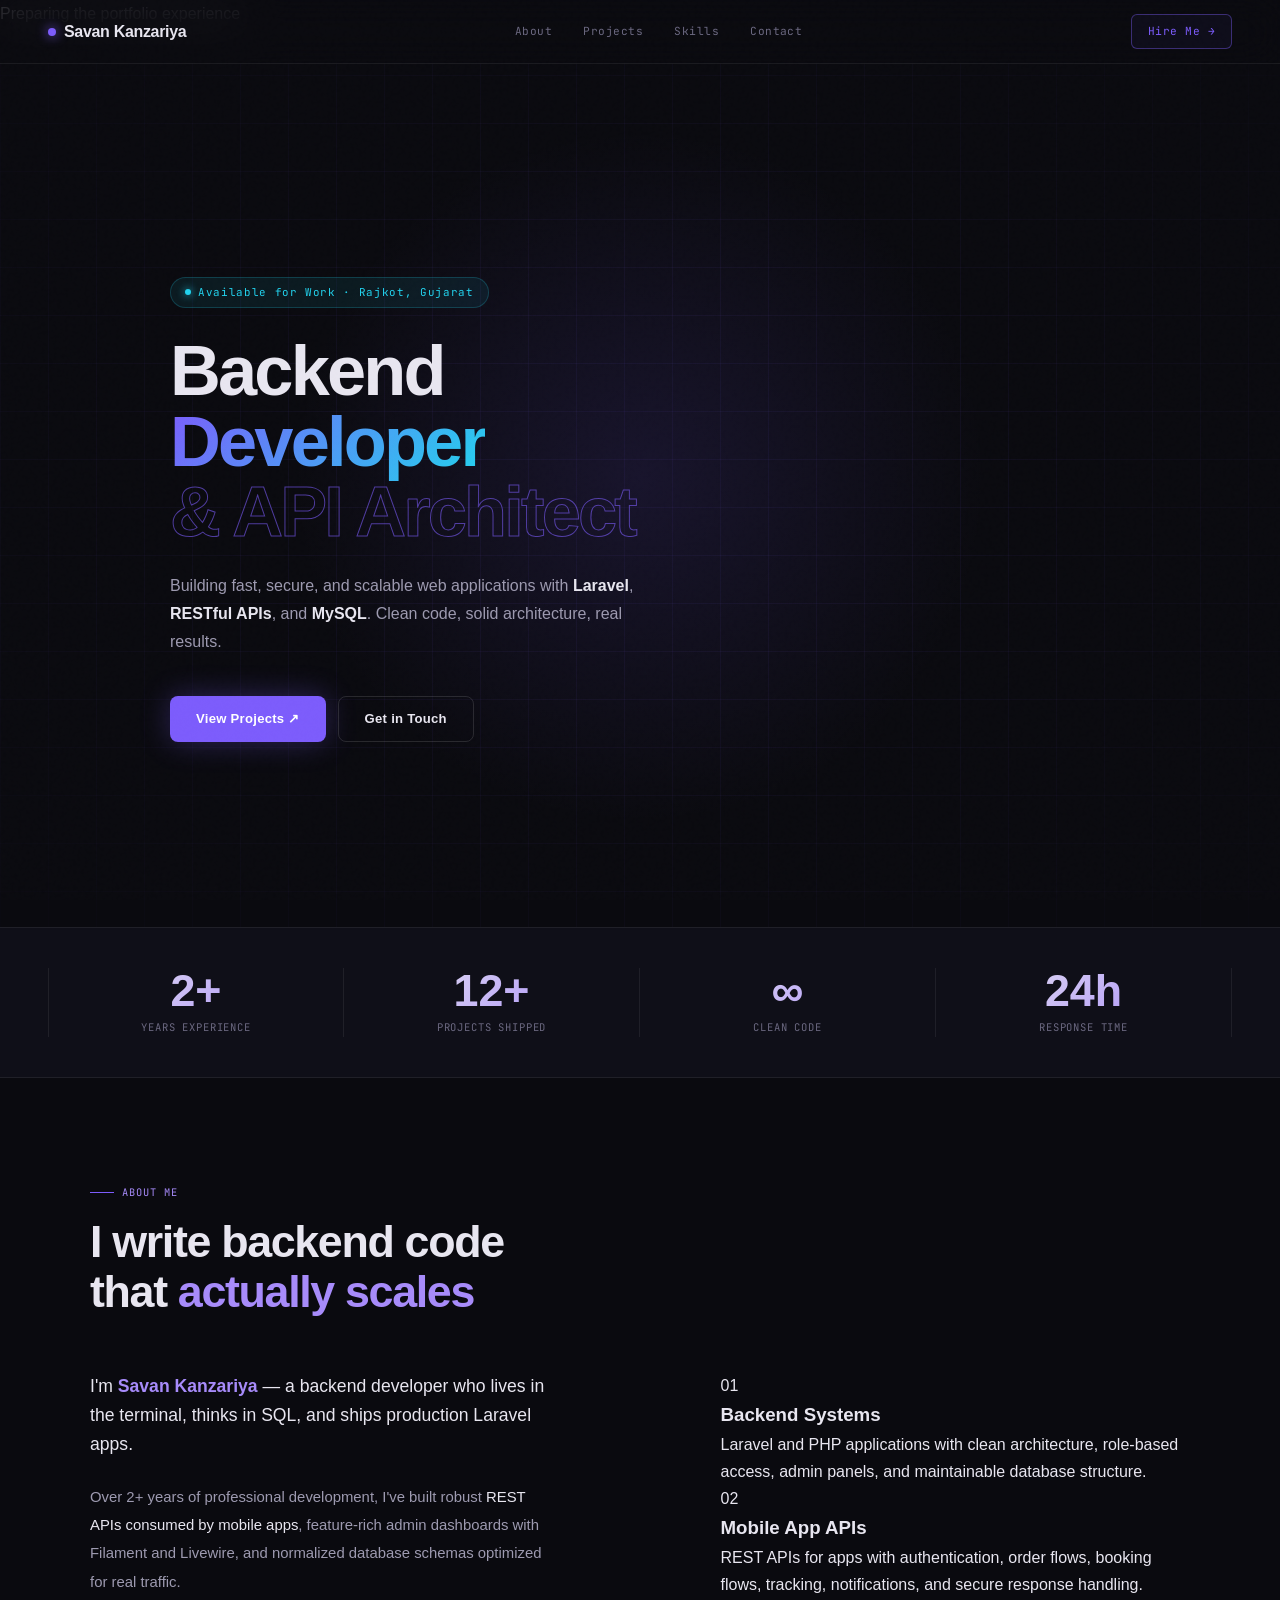
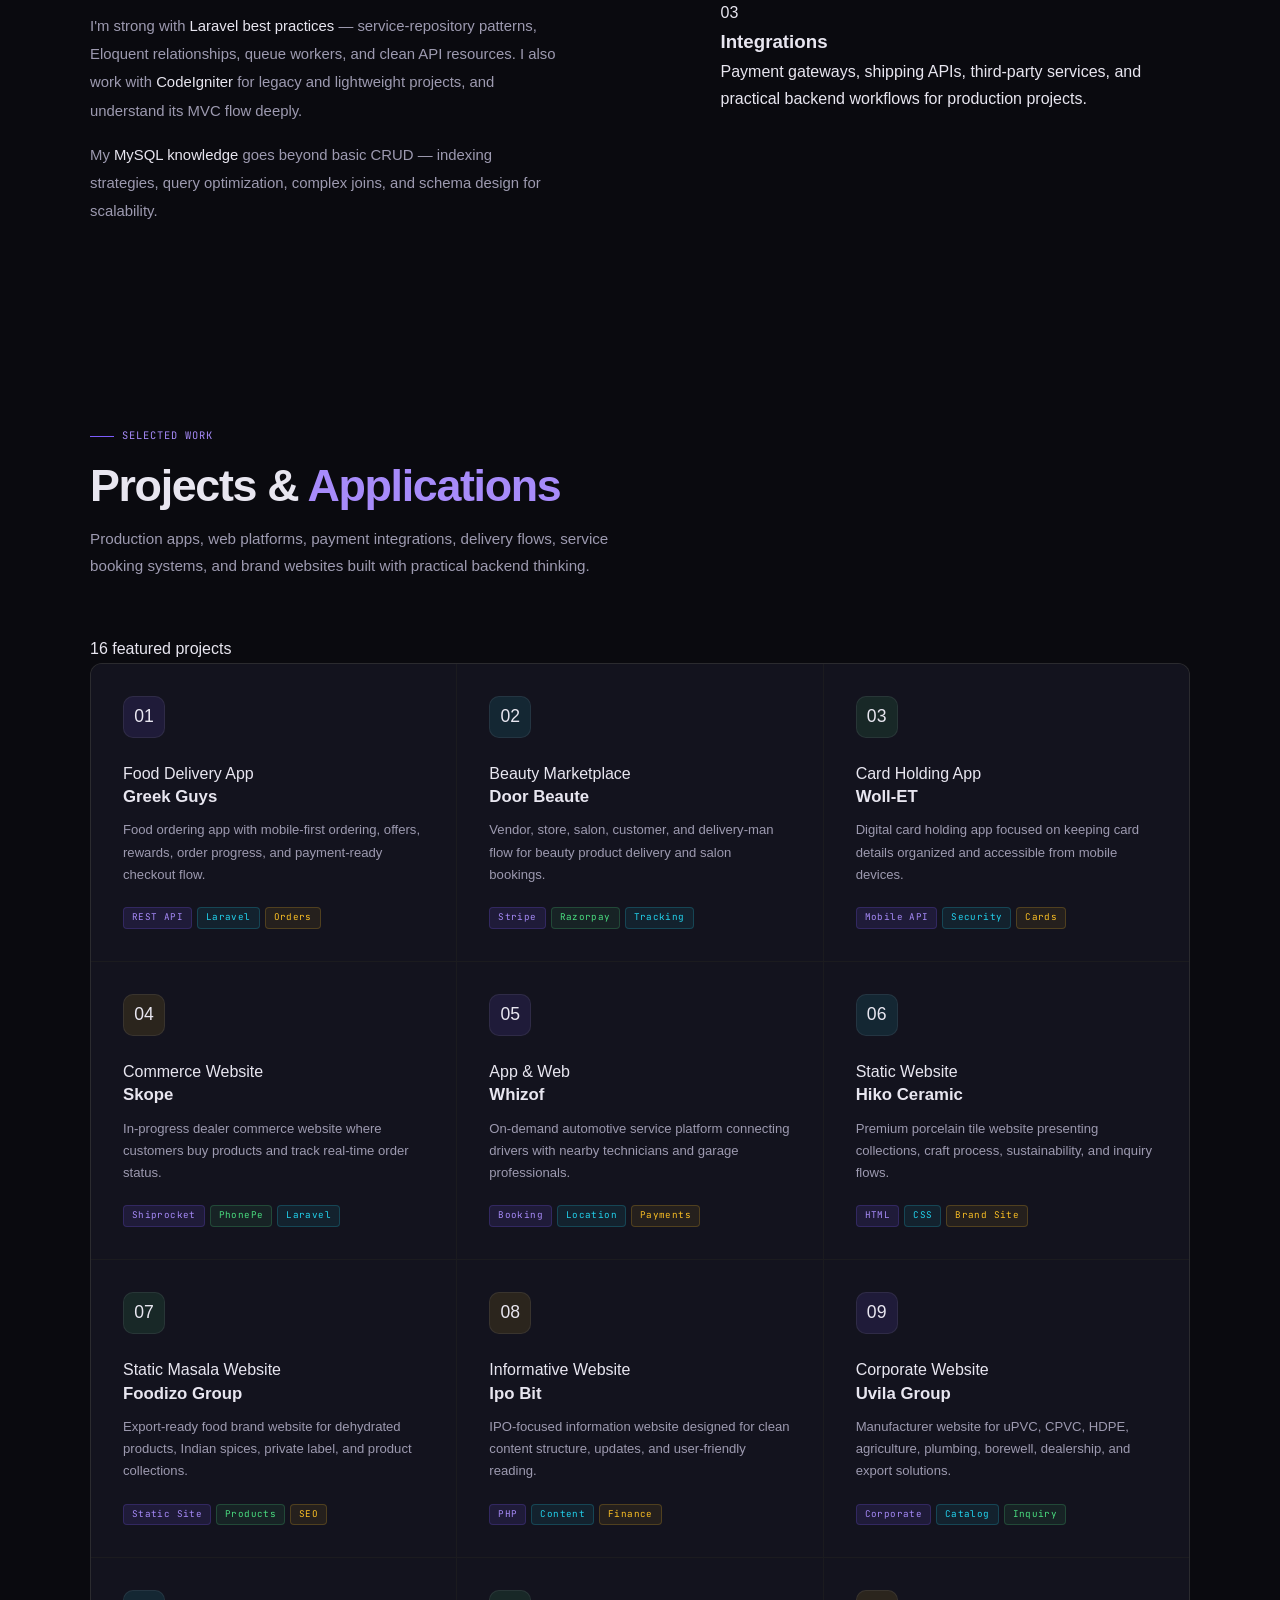
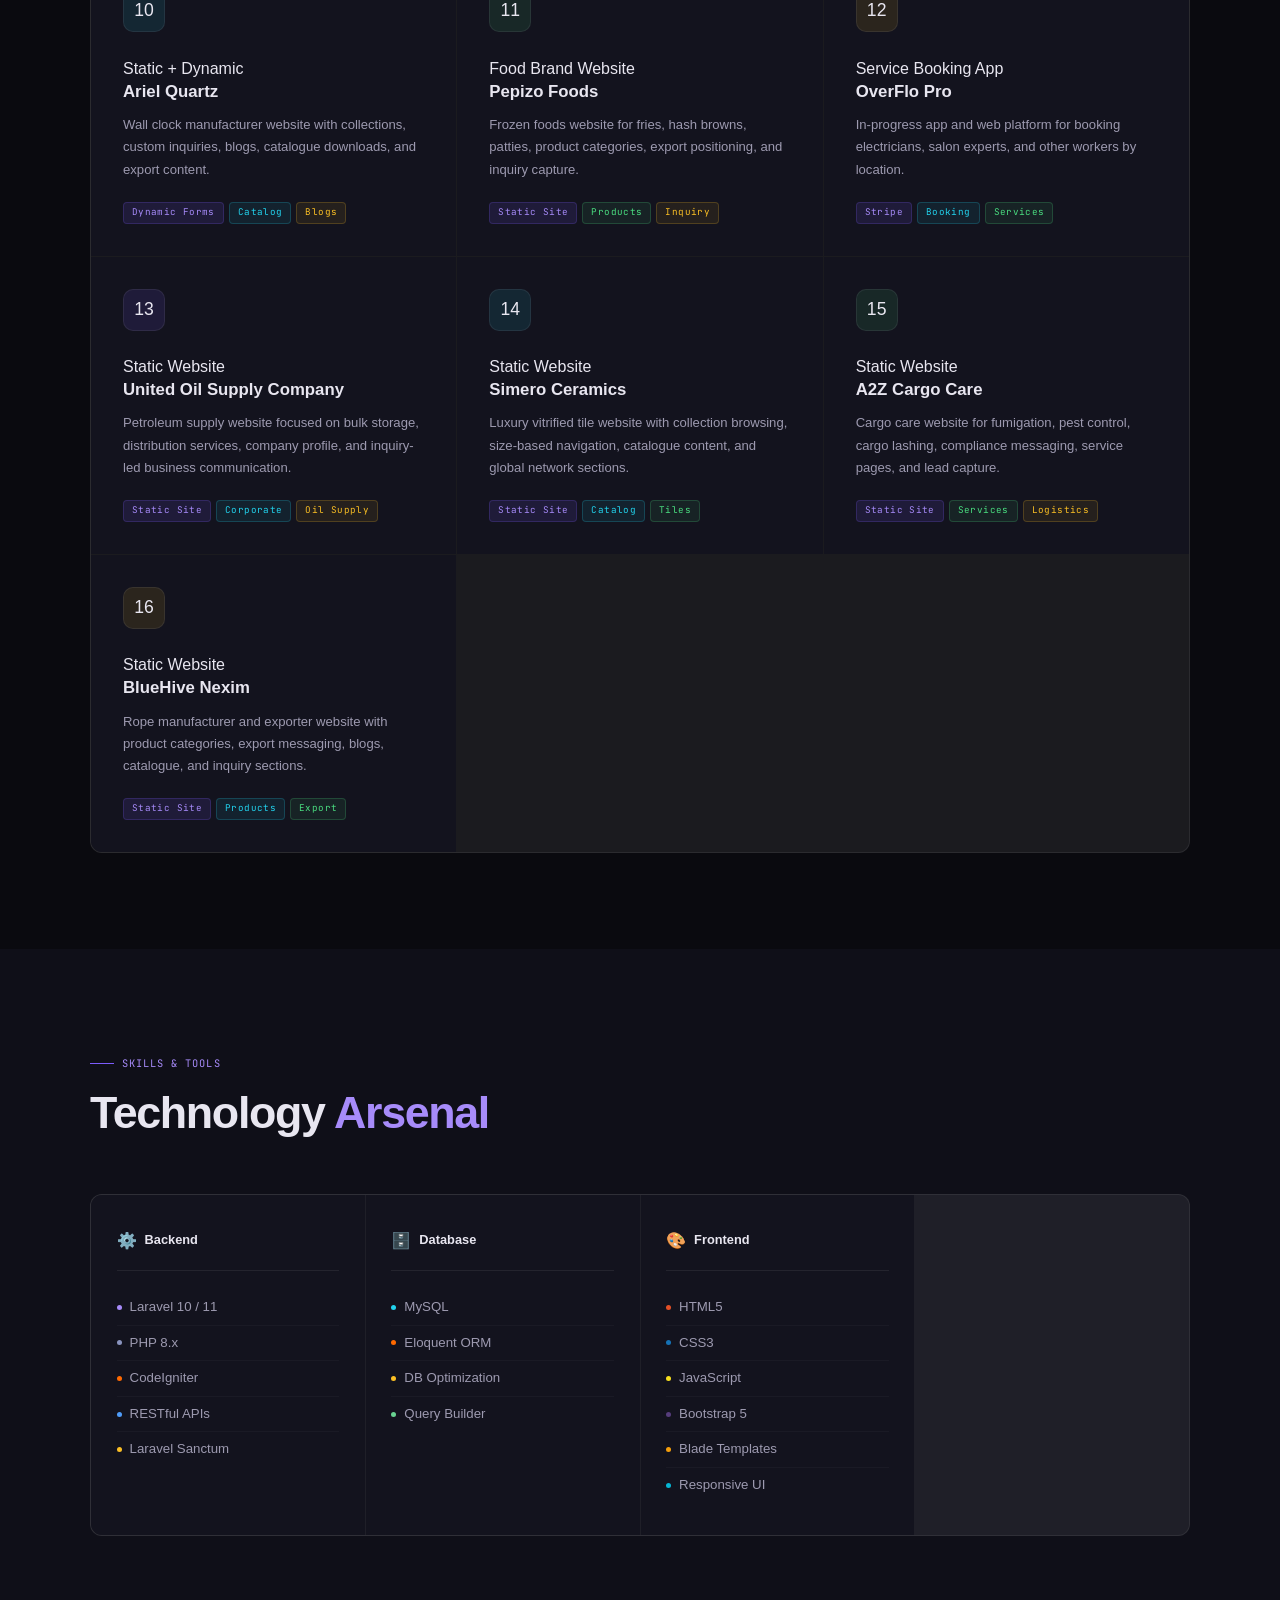
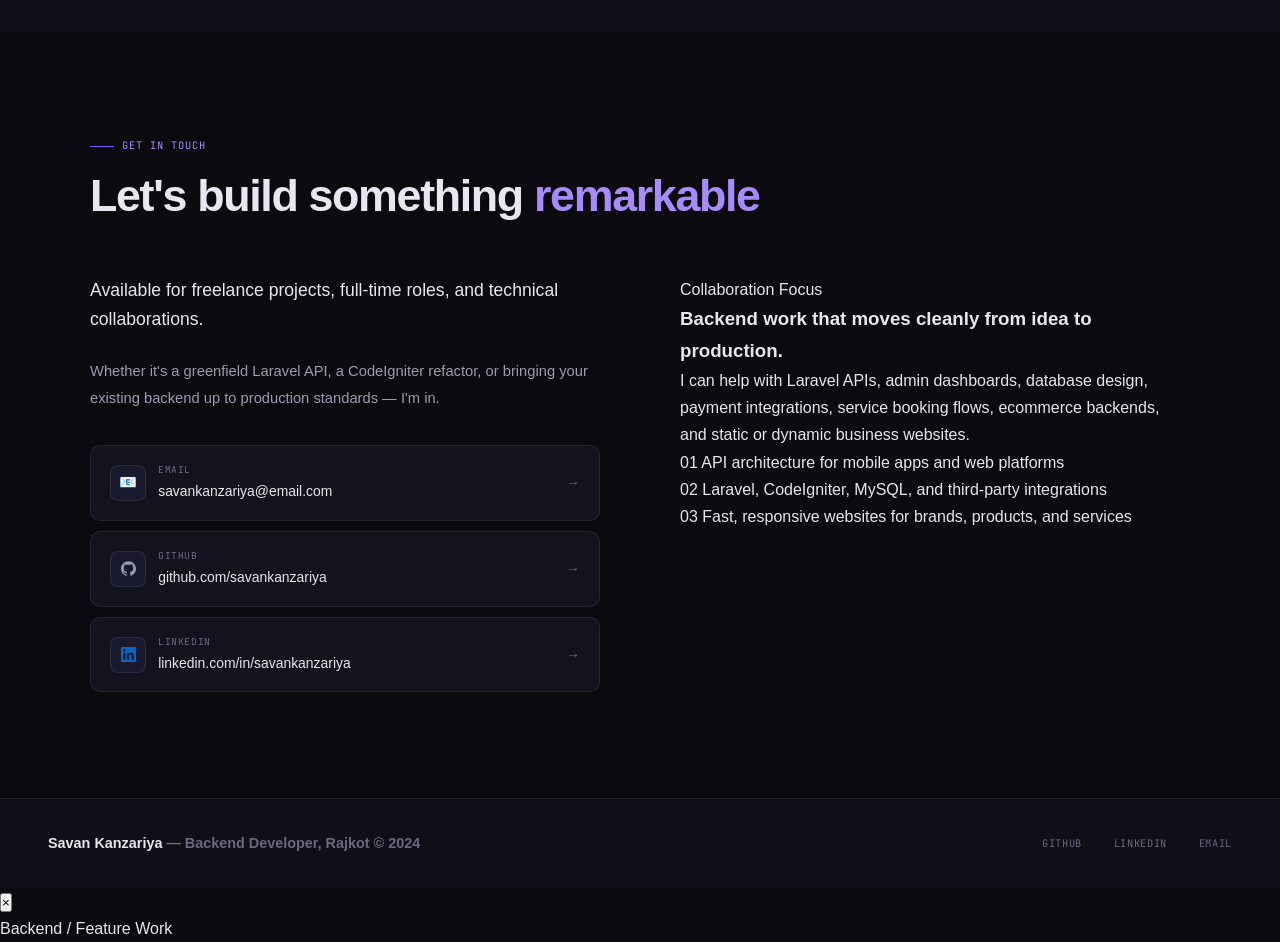
==== commit cfd7ca39: "Update index.html Update Index file for improve designs" ====
--- a/index.html
+++ b/index.html
@@ -6,17 +6,24 @@
 <title>Savan Kanzariya — Backend Developer</title>
 <link rel="preconnect" href="https://fonts.googleapis.com">
 <link rel="preconnect" href="https://fonts.gstatic.com" crossorigin>
-<link href="https://fonts.googleapis.com/css2?family=Plus+Jakarta+Sans:wght@300;400;500;600;700;800&family=Inter:wght@300;400;500;600&family=JetBrains+Mono:wght@400;500&display=swap" rel="stylesheet">
+<link href="https://fonts.googleapis.com/css2?family=Manrope:wght@300;400;500;600;700;800&family=IBM+Plex+Sans:wght@300;400;500;600;700&family=JetBrains+Mono:wght@400;500&display=swap" rel="stylesheet">
 <link rel="stylesheet" href="style.css">
 </head>
-<body>
+<body class="loading">
+
+<!-- PRELOADER -->
+<div class="preloader" id="preloader" aria-label="Loading portfolio">
+  <div class="preloader-panel">
+    <div class="loader-text">Preparing the portfolio experience</div>
+    <div class="loader-line"><span></span></div>
+  </div>
+</div>
 
 <!-- NAV -->
 <nav>
   <a href="#hero" class="nav-logo"><span></span>Savan Kanzariya</a>
   <div class="nav-links">
     <a href="#about">About</a>
-    <a href="#experience">Experience</a>
     <a href="#projects">Projects</a>
     <a href="#skills">Skills</a>
     <a href="#contact">Contact</a>
@@ -28,8 +35,8 @@
 <section id="hero">
   <div class="hero-glow"></div>
   <div class="hero-inner">
-    <div>
-      <div class="hero-badge">Available for Work · Surat, Gujarat</div>
+    <div class="hero-content">
+      <div class="hero-badge">Available for Work · Rajkot, Gujarat</div>
       <h1 class="hero-h1">
         Backend<br>
         <span class="accent-word">Developer</span><br>
@@ -43,63 +50,17 @@
         <a href="#contact" class="btn-secondary">Get in Touch</a>
       </div>
     </div>
-    <!-- right card -->
-    <div class="hero-card">
-      <div class="card-label">Core Stack</div>
-      <div class="stack-row">
-        <span class="stack-name">Laravel</span>
-        <div class="stack-bar-wrap">
-          <div class="sbar"><div class="sbar-fill" data-w="92%"></div></div>
-          <span class="sbar-pct">92%</span>
-        </div>
-      </div>
-      <div class="stack-row">
-        <span class="stack-name">PHP 8.x</span>
-        <div class="stack-bar-wrap">
-          <div class="sbar"><div class="sbar-fill" data-w="88%"></div></div>
-          <span class="sbar-pct">88%</span>
-        </div>
-      </div>
-      <div class="stack-row">
-        <span class="stack-name">RESTful APIs</span>
-        <div class="stack-bar-wrap">
-          <div class="sbar"><div class="sbar-fill" data-w="90%"></div></div>
-          <span class="sbar-pct">90%</span>
-        </div>
-      </div>
-      <div class="stack-row">
-        <span class="stack-name">MySQL</span>
-        <div class="stack-bar-wrap">
-          <div class="sbar"><div class="sbar-fill" data-w="85%"></div></div>
-          <span class="sbar-pct">85%</span>
-        </div>
-      </div>
-      <div class="stack-row">
-        <span class="stack-name">CodeIgniter</span>
-        <div class="stack-bar-wrap">
-          <div class="sbar"><div class="sbar-fill" data-w="75%"></div></div>
-          <span class="sbar-pct">75%</span>
-        </div>
-      </div>
-      <div class="stack-row">
-        <span class="stack-name">Livewire</span>
-        <div class="stack-bar-wrap">
-          <div class="sbar"><div class="sbar-fill" data-w="78%"></div></div>
-          <span class="sbar-pct">78%</span>
-        </div>
-      </div>
-    </div>
   </div>
 </section>
 
 <!-- STATS ROW -->
 <div class="stats-row">
   <div class="stat reveal">
-    <div class="stat-n">1.5+</div>
+    <div class="stat-n">2+</div>
     <div class="stat-l">Years Experience</div>
   </div>
   <div class="stat reveal rd1">
-    <div class="stat-n">10+</div>
+    <div class="stat-n">12+</div>
     <div class="stat-l">Projects Shipped</div>
   </div>
   <div class="stat reveal rd2">
@@ -123,7 +84,7 @@
           I'm <b>Savan Kanzariya</b> — a backend developer who lives in the terminal, thinks in SQL, and ships production Laravel apps.
         </p>
         <p class="about-p">
-          Over 1.5+ years of professional development, I've built robust <b>REST APIs consumed by mobile apps</b>, feature-rich admin dashboards with Filament and Livewire, and normalized database schemas optimized for real traffic.
+          Over 2+ years of professional development, I've built robust <b>REST APIs consumed by mobile apps</b>, feature-rich admin dashboards with Filament and Livewire, and normalized database schemas optimized for real traffic.
         </p>
         <p class="about-p">
           I'm strong with <b>Laravel best practices</b> — service-repository patterns, Eloquent relationships, queue workers, and clean API resources. I also work with <b>CodeIgniter</b> for legacy and lightweight projects, and understand its MVC flow deeply.
@@ -131,7 +92,7 @@
         <p class="about-p">
           My <b>MySQL knowledge</b> goes beyond basic CRUD — indexing strategies, query optimization, complex joins, and schema design for scalability.
         </p>
-        <div class="tag-cloud">
+        <!-- <div class="tag-cloud">
           <span class="chip">Laravel 10/11</span>
           <span class="chip">CodeIgniter</span>
           <span class="chip">PHP 8.x</span>
@@ -141,86 +102,34 @@
           <span class="chip">Sanctum / Passport</span>
           <span class="chip">Livewire</span>
           <span class="chip">Filament</span>
-          <span class="chip">Vue.js</span>
+          <span class="chip">JavaScript</span>
           <span class="chip">Redis</span>
           <span class="chip">Git</span>
-        </div>
+        </div> -->
       </div>
       <div class="about-divider"></div>
       <div class="reveal rd1">
-        <div class="prof-title">Technical Proficiency</div>
-        <div class="prof-rows">
-          <div class="prof-row">
-            <div class="prof-meta"><span class="prof-name">Laravel Framework</span><span class="prof-pct">92%</span></div>
-            <div class="prof-track"><div class="prof-fill pf-purple" data-w="92%"></div></div>
-          </div>
-          <div class="prof-row">
-            <div class="prof-meta"><span class="prof-name">RESTful API Design</span><span class="prof-pct">90%</span></div>
-            <div class="prof-track"><div class="prof-fill pf-cyan" data-w="90%"></div></div>
-          </div>
-          <div class="prof-row">
-            <div class="prof-meta"><span class="prof-name">PHP 8.x</span><span class="prof-pct">88%</span></div>
-            <div class="prof-track"><div class="prof-fill pf-purple" data-w="88%"></div></div>
-          </div>
-          <div class="prof-row">
-            <div class="prof-meta"><span class="prof-name">MySQL &amp; Query Optimization</span><span class="prof-pct">85%</span></div>
-            <div class="prof-track"><div class="prof-fill pf-amber" data-w="85%"></div></div>
-          </div>
-          <div class="prof-row">
-            <div class="prof-meta"><span class="prof-name">CodeIgniter</span><span class="prof-pct">75%</span></div>
-            <div class="prof-track"><div class="prof-fill pf-green" data-w="75%"></div></div>
-          </div>
-          <div class="prof-row">
-            <div class="prof-meta"><span class="prof-name">Livewire &amp; Alpine.js</span><span class="prof-pct">78%</span></div>
-            <div class="prof-track"><div class="prof-fill pf-cyan" data-w="78%"></div></div>
-          </div>
-          <div class="prof-row">
-            <div class="prof-meta"><span class="prof-name">Vue.js / Inertia</span><span class="prof-pct">72%</span></div>
-            <div class="prof-track"><div class="prof-fill pf-purple" data-w="72%"></div></div>
-          </div>
-        </div>
-      </div>
-    </div>
-  </div>
-</section>
-
-<!-- EXPERIENCE -->
-<section id="experience">
-  <div class="max-w">
-    <div class="sec-tag reveal">Work History</div>
-    <h2 class="sec-h2 reveal">Where I've <em>shipped things</em></h2>
-    <div class="exp-timeline">
-      <div class="exp-entry reveal">
-        <div class="exp-time-col">
-          <div class="exp-yr">2023 — Now</div>
-          <div class="exp-type-tag">Full-Time</div>
-        </div>
-        <div>
-          <div class="exp-role">Laravel Backend Developer</div>
-          <div class="exp-company">Web Development Agency · Surat, Gujarat</div>
-          <div class="exp-desc">
-            Build and maintain production Laravel applications for diverse clients. Develop RESTful APIs for mobile apps, design multi-role authentication systems, integrate payment gateways (Razorpay, Stripe), and build Filament-powered admin dashboards. Responsible for database design, optimization, and server deployment.
-          </div>
-          <div class="tags-row">
-            <span class="etag">Laravel 10</span><span class="etag">PHP 8.1</span><span class="etag">MySQL</span>
-            <span class="etag">REST API</span><span class="etag">Livewire</span><span class="etag">Filament</span><span class="etag">Sanctum</span>
-          </div>
-        </div>
-      </div>
-      <div class="exp-entry reveal rd1">
-        <div class="exp-time-col">
-          <div class="exp-yr">2022 — 2022</div>
-          <div class="exp-type-tag">Internship</div>
-        </div>
-        <div>
-          <div class="exp-role">PHP / Laravel Intern</div>
-          <div class="exp-company">Software Company · Surat, Gujarat</div>
-          <div class="exp-desc">
-            Started the Laravel journey building CRUD modules, learning Eloquent ORM, Blade templating, and MVC architecture. Contributed to internal tools, wrote migrations, gained experience with form validation, middleware, and authentication scaffolding.
-          </div>
-          <div class="tags-row">
-            <span class="etag">Laravel</span><span class="etag">PHP</span><span class="etag">Blade</span>
-            <span class="etag">Eloquent</span><span class="etag">Bootstrap</span><span class="etag">MySQL</span>
+        <div class="about-focus">
+          <div class="focus-card">
+            <span class="focus-num">01</span>
+            <div>
+              <h3>Backend Systems</h3>
+              <p>Laravel and PHP applications with clean architecture, role-based access, admin panels, and maintainable database structure.</p>
+            </div>
+          </div>
+          <div class="focus-card">
+            <span class="focus-num">02</span>
+            <div>
+              <h3>Mobile App APIs</h3>
+              <p>REST APIs for apps with authentication, order flows, booking flows, tracking, notifications, and secure response handling.</p>
+            </div>
+          </div>
+          <div class="focus-card">
+            <span class="focus-num">03</span>
+            <div>
+              <h3>Integrations</h3>
+              <p>Payment gateways, shipping APIs, third-party services, and practical backend workflows for production projects.</p>
+            </div>
           </div>
         </div>
       </div>
@@ -233,63 +142,109 @@
   <div class="max-w">
     <div class="sec-tag reveal">Selected Work</div>
     <h2 class="sec-h2 reveal">Projects &amp; <em>Applications</em></h2>
-    <p class="proj-intro reveal">Real-world apps covering e-commerce, healthcare, SaaS, and ERP — all built with clean, maintainable code.</p>
-    <div class="proj-grid">
-      <div class="proj-card reveal">
-        <div class="proj-icon pi-purple">🛒</div>
-        <div class="proj-n">01 / PROJECT</div>
-        <div class="proj-name">Multi-Vendor E-Commerce Platform</div>
-        <div class="proj-desc">Marketplace with vendor management, product catalogue, order processing, Razorpay integration, and Filament admin. REST API consumed by a Flutter mobile app.</div>
-        <div class="proj-pills">
-          <span class="pill p-purple">Laravel</span><span class="pill p-cyan">MySQL</span><span class="pill p-amber">REST API</span><span class="pill p-green">Razorpay</span>
-        </div>
-      </div>
-      <div class="proj-card reveal rd1">
-        <div class="proj-icon pi-cyan">🏥</div>
-        <div class="proj-n">02 / PROJECT</div>
-        <div class="proj-name">Hospital Management System</div>
-        <div class="proj-desc">Doctor and patient management with appointment scheduling, prescription records, billing, and role-based access for admin, doctor, and patient roles.</div>
-        <div class="proj-pills">
-          <span class="pill p-purple">Laravel</span><span class="pill p-cyan">Livewire</span><span class="pill p-amber">Sanctum</span>
-        </div>
-      </div>
-      <div class="proj-card reveal rd2">
-        <div class="proj-icon pi-green">📋</div>
-        <div class="proj-n">03 / PROJECT</div>
-        <div class="proj-name">Project Management App</div>
-        <div class="proj-desc">Team collaboration tool with project boards, task assignment, deadline tracking, S3 file uploads, activity logs, and email notifications. SPA with Vue.js + Inertia.</div>
-        <div class="proj-pills">
-          <span class="pill p-purple">Laravel</span><span class="pill p-cyan">Vue.js</span><span class="pill p-amber">Inertia</span><span class="pill p-green">S3</span>
-        </div>
-      </div>
-      <div class="proj-card reveal rd3">
-        <div class="proj-icon pi-amber">🏠</div>
-        <div class="proj-n">04 / PROJECT</div>
-        <div class="proj-name">Real Estate Listing Portal</div>
-        <div class="proj-desc">Property listing and search portal with advanced filters, Google Maps integration, owner/agent dashboards, enquiry management, and optimized image galleries.</div>
-        <div class="proj-pills">
-          <span class="pill p-purple">Laravel</span><span class="pill p-cyan">MySQL</span><span class="pill p-amber">Maps API</span>
-        </div>
-      </div>
-      <div class="proj-card reveal rd4">
-        <div class="proj-icon pi-purple">🎓</div>
-        <div class="proj-n">05 / PROJECT</div>
-        <div class="proj-name">School ERP System</div>
-        <div class="proj-desc">Comprehensive school management covering enrollment, attendance, marks, fee collection, and bulk SMS/email via queue workers. Multi-role access control.</div>
-        <div class="proj-pills">
-          <span class="pill p-purple">Laravel</span><span class="pill p-cyan">Filament</span><span class="pill p-amber">Queues</span>
-        </div>
-      </div>
-      <div class="proj-card reveal rd5">
-        <div class="proj-icon pi-cyan">⚡</div>
-        <div class="proj-n">06 / PROJECT</div>
-        <div class="proj-name">SaaS Subscription Platform</div>
-        <div class="proj-desc">Multi-tenant SaaS with subscription plan management, Stripe billing, webhook handling, feature gating by plan, and clean REST API for third-party integrations.</div>
-        <div class="proj-pills">
-          <span class="pill p-purple">Laravel</span><span class="pill p-cyan">REST API</span><span class="pill p-amber">Stripe</span><span class="pill p-green">Multi-tenant</span>
-        </div>
-      </div>
-    </div>
+    <p class="proj-intro reveal">Production apps, web platforms, payment integrations, delivery flows, service booking systems, and brand websites built with practical backend thinking.</p>
+    <div class="project-toolbar reveal">
+      <div class="project-count" id="projectCount">16 featured projects</div>
+    </div>
+    <div class="proj-grid" aria-label="Project grid">
+        <article class="proj-card reveal" data-project="greek-guys">
+          <div class="proj-top"><div class="proj-icon pi-purple">01</div><span class="proj-type">Food Delivery App</span></div>
+          <div class="proj-name">Greek Guys</div>
+          <div class="proj-desc">Food ordering app with mobile-first ordering, offers, rewards, order progress, and payment-ready checkout flow.</div>
+          <div class="proj-pills"><span class="pill p-purple">REST API</span><span class="pill p-cyan">Laravel</span><span class="pill p-amber">Orders</span></div>
+        </article>
+        <article class="proj-card reveal rd1" data-project="door-beaute">
+          <div class="proj-top"><div class="proj-icon pi-cyan">02</div><span class="proj-type">Beauty Marketplace</span></div>
+          <div class="proj-name">Door Beaute</div>
+          <div class="proj-desc">Vendor, store, salon, customer, and delivery-man flow for beauty product delivery and salon bookings.</div>
+          <div class="proj-pills"><span class="pill p-purple">Stripe</span><span class="pill p-green">Razorpay</span><span class="pill p-cyan">Tracking</span></div>
+        </article>
+        <article class="proj-card reveal rd2" data-project="woll-et">
+          <div class="proj-top"><div class="proj-icon pi-green">03</div><span class="proj-type">Card Holding App</span></div>
+          <div class="proj-name">Woll-ET</div>
+          <div class="proj-desc">Digital card holding app focused on keeping card details organized and accessible from mobile devices.</div>
+          <div class="proj-pills"><span class="pill p-purple">Mobile API</span><span class="pill p-cyan">Security</span><span class="pill p-amber">Cards</span></div>
+        </article>
+        <article class="proj-card reveal rd3" data-project="skope">
+          <div class="proj-top"><div class="proj-icon pi-amber">04</div><span class="proj-type">Commerce Website</span></div>
+          <div class="proj-name">Skope</div>
+          <div class="proj-desc">In-progress dealer commerce website where customers buy products and track real-time order status.</div>
+          <div class="proj-pills"><span class="pill p-purple">Shiprocket</span><span class="pill p-green">PhonePe</span><span class="pill p-cyan">Laravel</span></div>
+        </article>
+        <article class="proj-card reveal rd4" data-project="whizof">
+          <div class="proj-top"><div class="proj-icon pi-purple">05</div><span class="proj-type">App &amp; Web</span></div>
+          <div class="proj-name">Whizof</div>
+          <div class="proj-desc">On-demand automotive service platform connecting drivers with nearby technicians and garage professionals.</div>
+          <div class="proj-pills"><span class="pill p-purple">Booking</span><span class="pill p-cyan">Location</span><span class="pill p-amber">Payments</span></div>
+        </article>
+        <article class="proj-card reveal rd5" data-project="hiko">
+          <div class="proj-top"><div class="proj-icon pi-cyan">06</div><span class="proj-type">Static Website</span></div>
+          <div class="proj-name">Hiko Ceramic</div>
+          <div class="proj-desc">Premium porcelain tile website presenting collections, craft process, sustainability, and inquiry flows.</div>
+          <div class="proj-pills"><span class="pill p-purple">HTML</span><span class="pill p-cyan">CSS</span><span class="pill p-amber">Brand Site</span></div>
+        </article>
+        <article class="proj-card reveal" data-project="foodizo">
+          <div class="proj-top"><div class="proj-icon pi-green">07</div><span class="proj-type">Static Masala Website</span></div>
+          <div class="proj-name">Foodizo Group</div>
+          <div class="proj-desc">Export-ready food brand website for dehydrated products, Indian spices, private label, and product collections.</div>
+          <div class="proj-pills"><span class="pill p-purple">Static Site</span><span class="pill p-green">Products</span><span class="pill p-amber">SEO</span></div>
+        </article>
+        <article class="proj-card reveal rd1" data-project="ipo-bit">
+          <div class="proj-top"><div class="proj-icon pi-amber">08</div><span class="proj-type">Informative Website</span></div>
+          <div class="proj-name">Ipo Bit</div>
+          <div class="proj-desc">IPO-focused information website designed for clean content structure, updates, and user-friendly reading.</div>
+          <div class="proj-pills"><span class="pill p-purple">PHP</span><span class="pill p-cyan">Content</span><span class="pill p-amber">Finance</span></div>
+        </article>
+        <article class="proj-card reveal rd2" data-project="uvila">
+          <div class="proj-top"><div class="proj-icon pi-purple">09</div><span class="proj-type">Corporate Website</span></div>
+          <div class="proj-name">Uvila Group</div>
+          <div class="proj-desc">Manufacturer website for uPVC, CPVC, HDPE, agriculture, plumbing, borewell, dealership, and export solutions.</div>
+          <div class="proj-pills"><span class="pill p-purple">Corporate</span><span class="pill p-cyan">Catalog</span><span class="pill p-green">Inquiry</span></div>
+        </article>
+        <article class="proj-card reveal rd3" data-project="ariel">
+          <div class="proj-top"><div class="proj-icon pi-cyan">10</div><span class="proj-type">Static + Dynamic</span></div>
+          <div class="proj-name">Ariel Quartz</div>
+          <div class="proj-desc">Wall clock manufacturer website with collections, custom inquiries, blogs, catalogue downloads, and export content.</div>
+          <div class="proj-pills"><span class="pill p-purple">Dynamic Forms</span><span class="pill p-cyan">Catalog</span><span class="pill p-amber">Blogs</span></div>
+        </article>
+        <article class="proj-card reveal rd4" data-project="pepizo">
+          <div class="proj-top"><div class="proj-icon pi-green">11</div><span class="proj-type">Food Brand Website</span></div>
+          <div class="proj-name">Pepizo Foods</div>
+          <div class="proj-desc">Frozen foods website for fries, hash browns, patties, product categories, export positioning, and inquiry capture.</div>
+          <div class="proj-pills"><span class="pill p-purple">Static Site</span><span class="pill p-green">Products</span><span class="pill p-amber">Inquiry</span></div>
+        </article>
+        <article class="proj-card reveal rd5" data-project="overflo">
+          <div class="proj-top"><div class="proj-icon pi-amber">12</div><span class="proj-type">Service Booking App</span></div>
+          <div class="proj-name">OverFlo Pro</div>
+          <div class="proj-desc">In-progress app and web platform for booking electricians, salon experts, and other workers by location.</div>
+          <div class="proj-pills"><span class="pill p-purple">Stripe</span><span class="pill p-cyan">Booking</span><span class="pill p-green">Services</span></div>
+        </article>
+        <article class="proj-card reveal" data-project="united-oil">
+          <div class="proj-top"><div class="proj-icon pi-purple">13</div><span class="proj-type">Static Website</span></div>
+          <div class="proj-name">United Oil Supply Company</div>
+          <div class="proj-desc">Petroleum supply website focused on bulk storage, distribution services, company profile, and inquiry-led business communication.</div>
+          <div class="proj-pills"><span class="pill p-purple">Static Site</span><span class="pill p-cyan">Corporate</span><span class="pill p-amber">Oil Supply</span></div>
+        </article>
+        <article class="proj-card reveal rd1" data-project="simero">
+          <div class="proj-top"><div class="proj-icon pi-cyan">14</div><span class="proj-type">Static Website</span></div>
+          <div class="proj-name">Simero Ceramics</div>
+          <div class="proj-desc">Luxury vitrified tile website with collection browsing, size-based navigation, catalogue content, and global network sections.</div>
+          <div class="proj-pills"><span class="pill p-purple">Static Site</span><span class="pill p-cyan">Catalog</span><span class="pill p-green">Tiles</span></div>
+        </article>
+        <article class="proj-card reveal rd2" data-project="a2z-cargo">
+          <div class="proj-top"><div class="proj-icon pi-green">15</div><span class="proj-type">Static Website</span></div>
+          <div class="proj-name">A2Z Cargo Care</div>
+          <div class="proj-desc">Cargo care website for fumigation, pest control, cargo lashing, compliance messaging, service pages, and lead capture.</div>
+          <div class="proj-pills"><span class="pill p-purple">Static Site</span><span class="pill p-green">Services</span><span class="pill p-amber">Logistics</span></div>
+        </article>
+        <article class="proj-card reveal rd3" data-project="bluehive">
+          <div class="proj-top"><div class="proj-icon pi-amber">16</div><span class="proj-type">Static Website</span></div>
+          <div class="proj-name">BlueHive Nexim</div>
+          <div class="proj-desc">Rope manufacturer and exporter website with product categories, export messaging, blogs, catalogue, and inquiry sections.</div>
+          <div class="proj-pills"><span class="pill p-purple">Static Site</span><span class="pill p-cyan">Products</span><span class="pill p-green">Export</span></div>
+        </article>
+    </div>
+    <div class="project-pagination reveal" id="projectPagination" aria-label="Project pagination"></div>
   </div>
 </section>
 
@@ -306,30 +261,27 @@
         <div class="sk-item"><span class="sk-dot" style="background:#ff6900"></span>CodeIgniter</div>
         <div class="sk-item"><span class="sk-dot" style="background:#4f9cf9"></span>RESTful APIs</div>
         <div class="sk-item"><span class="sk-dot" style="background:#fbbf24"></span>Laravel Sanctum</div>
-        <div class="sk-item"><span class="sk-dot" style="background:#a78bfa"></span>Passport (OAuth2)</div>
-        <div class="sk-item"><span class="sk-dot" style="background:#68d391"></span>GraphQL</div>
+        
       </div>
       <div class="skill-panel reveal rd1">
         <div class="sp-head"><span class="sp-icon">🗄️</span> Database</div>
         <div class="sk-item"><span class="sk-dot" style="background:#22d3ee"></span>MySQL</div>
-        <div class="sk-item"><span class="sk-dot" style="background:#336791"></span>PostgreSQL</div>
-        <div class="sk-item"><span class="sk-dot" style="background:#4db33d"></span>MongoDB</div>
-        <div class="sk-item"><span class="sk-dot" style="background:#d82c20"></span>Redis</div>
+        
         <div class="sk-item"><span class="sk-dot" style="background:#ff6900"></span>Eloquent ORM</div>
         <div class="sk-item"><span class="sk-dot" style="background:#fbbf24"></span>DB Optimization</div>
         <div class="sk-item"><span class="sk-dot" style="background:#68d391"></span>Query Builder</div>
       </div>
       <div class="skill-panel reveal rd2">
         <div class="sp-head"><span class="sp-icon">🎨</span> Frontend</div>
-        <div class="sk-item"><span class="sk-dot" style="background:#42b883"></span>Vue.js 3</div>
-        <div class="sk-item"><span class="sk-dot" style="background:#fb70a9"></span>Livewire</div>
-        <div class="sk-item"><span class="sk-dot" style="background:#77c1d2"></span>Alpine.js</div>
-        <div class="sk-item"><span class="sk-dot" style="background:#06b6d4"></span>Tailwind CSS</div>
+        <div class="sk-item"><span class="sk-dot" style="background:#e34f26"></span>HTML5</div>
+        <div class="sk-item"><span class="sk-dot" style="background:#1572b6"></span>CSS3</div>
+        <div class="sk-item"><span class="sk-dot" style="background:#f7df1e"></span>JavaScript</div>
+        
         <div class="sk-item"><span class="sk-dot" style="background:#563d7c"></span>Bootstrap 5</div>
         <div class="sk-item"><span class="sk-dot" style="background:#f59e0b"></span>Blade Templates</div>
-        <div class="sk-item"><span class="sk-dot" style="background:#6366f1"></span>Inertia.js</div>
-      </div>
-      <div class="skill-panel reveal rd3">
+        <div class="sk-item"><span class="sk-dot" style="background:#06b6d4"></span>Responsive UI</div>
+      </div>
+      <!-- <div class="skill-panel reveal rd3">
         <div class="sp-head"><span class="sp-icon">🚀</span> DevOps</div>
         <div class="sk-item"><span class="sk-dot" style="background:#f05032"></span>Git &amp; GitHub</div>
         <div class="sk-item"><span class="sk-dot" style="background:#2496ed"></span>Docker</div>
@@ -338,7 +290,7 @@
         <div class="sk-item"><span class="sk-dot" style="background:#fbbf24"></span>Postman</div>
         <div class="sk-item"><span class="sk-dot" style="background:#68d391"></span>PHPUnit / Pest</div>
         <div class="sk-item"><span class="sk-dot" style="background:#a78bfa"></span>Horizon / Queues</div>
-      </div>
+      </div> -->
     </div>
   </div>
 </section>
@@ -388,16 +340,15 @@
         </a>
       </div>
       <div class="reveal rd1">
-        <div style="font-family:var(--mono);font-size:0.62rem;color:var(--muted);letter-spacing:0.1em;text-transform:uppercase;margin-bottom:1.4rem">Send a Message</div>
-        <div class="form">
-          <div class="form-row">
-            <div class="ff"><label>First Name</label><input type="text" placeholder="John"/></div>
-            <div class="ff"><label>Last Name</label><input type="text" placeholder="Doe"/></div>
-          </div>
-          <div class="ff"><label>Email</label><input type="email" placeholder="john@example.com"/></div>
-          <div class="ff"><label>Subject</label><input type="text" placeholder="Laravel Project — New App"/></div>
-          <div class="ff"><label>Message</label><textarea placeholder="Describe your project, tech requirements, and timeline..."></textarea></div>
-          <button class="btn-submit" onclick="handleSubmit(this)">Send Message →</button>
+        <div class="contact-card">
+          <div class="contact-card-kicker">Collaboration Focus</div>
+          <h3>Backend work that moves cleanly from idea to production.</h3>
+          <p>I can help with Laravel APIs, admin dashboards, database design, payment integrations, service booking flows, ecommerce backends, and static or dynamic business websites.</p>
+          <div class="contact-points">
+            <div><span>01</span> API architecture for mobile apps and web platforms</div>
+            <div><span>02</span> Laravel, CodeIgniter, MySQL, and third-party integrations</div>
+            <div><span>03</span> Fast, responsive websites for brands, products, and services</div>
+          </div>
         </div>
       </div>
     </div>
@@ -406,7 +357,7 @@
 
 <!-- FOOTER -->
 <footer>
-  <div class="ft-l"><b>Savan Kanzariya</b> — Backend Developer, Surat © 2024</div>
+  <div class="ft-l"><b>Savan Kanzariya</b> — Backend Developer, Rajkot © 2024</div>
   <div class="ft-r">
     <a href="https://github.com/savankanzariya" target="_blank">GitHub</a>
     <a href="https://linkedin.com/in/savankanzariya" target="_blank">LinkedIn</a>
@@ -414,6 +365,22 @@
   </div>
 </footer>
 
+<div class="project-modal" id="projectModal" aria-hidden="true">
+  <div class="modal-backdrop" data-close-modal></div>
+  <div class="modal-card" role="dialog" aria-modal="true" aria-labelledby="modalTitle">
+    <button class="modal-close" type="button" data-close-modal aria-label="Close project details">×</button>
+    <div class="modal-kicker" id="modalType"></div>
+    <h3 id="modalTitle"></h3>
+    <p id="modalDesc"></p>
+    <div class="modal-section">
+      <div class="modal-label">Backend / Feature Work</div>
+      <ul id="modalFeatures"></ul>
+    </div>
+    <div class="modal-links" id="modalLinks"></div>
+    <div class="modal-tags" id="modalTags"></div>
+  </div>
+</div>
+
 <script src="script.js"></script>
 </body>
 </html>
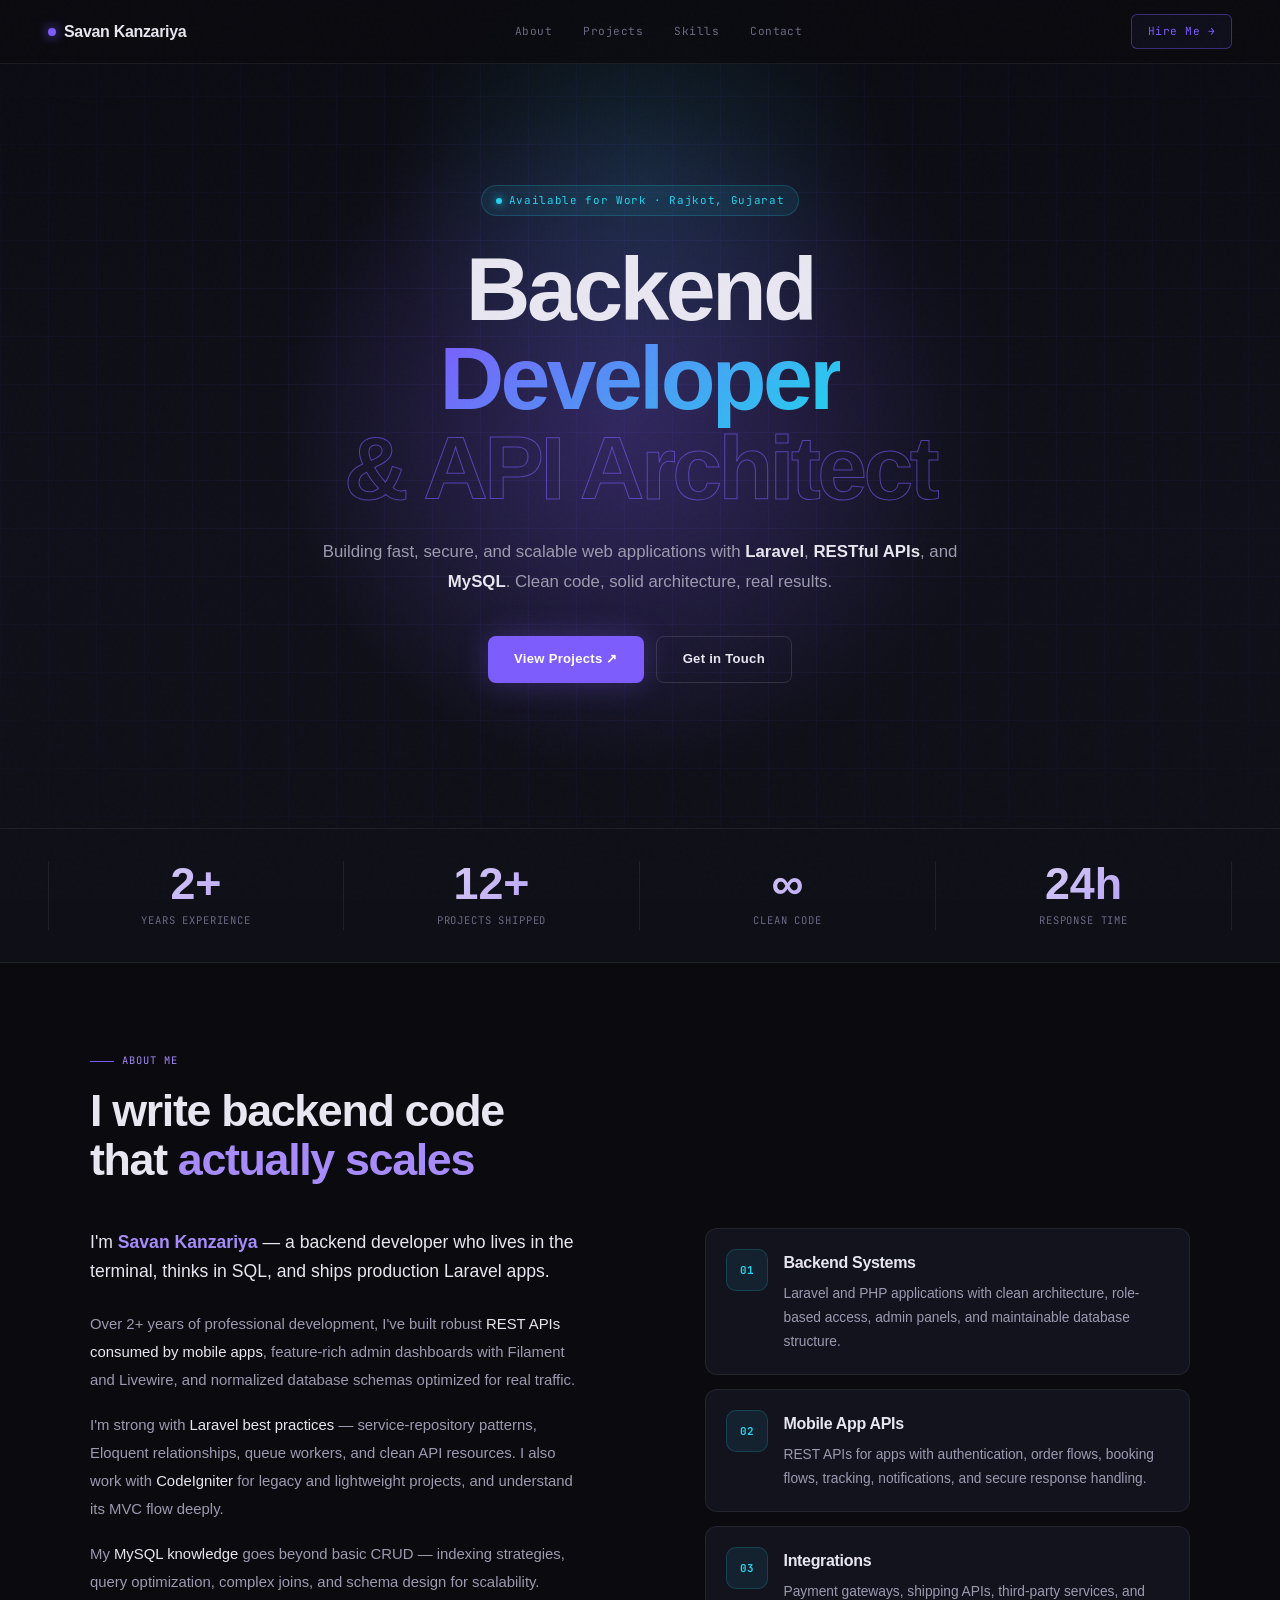
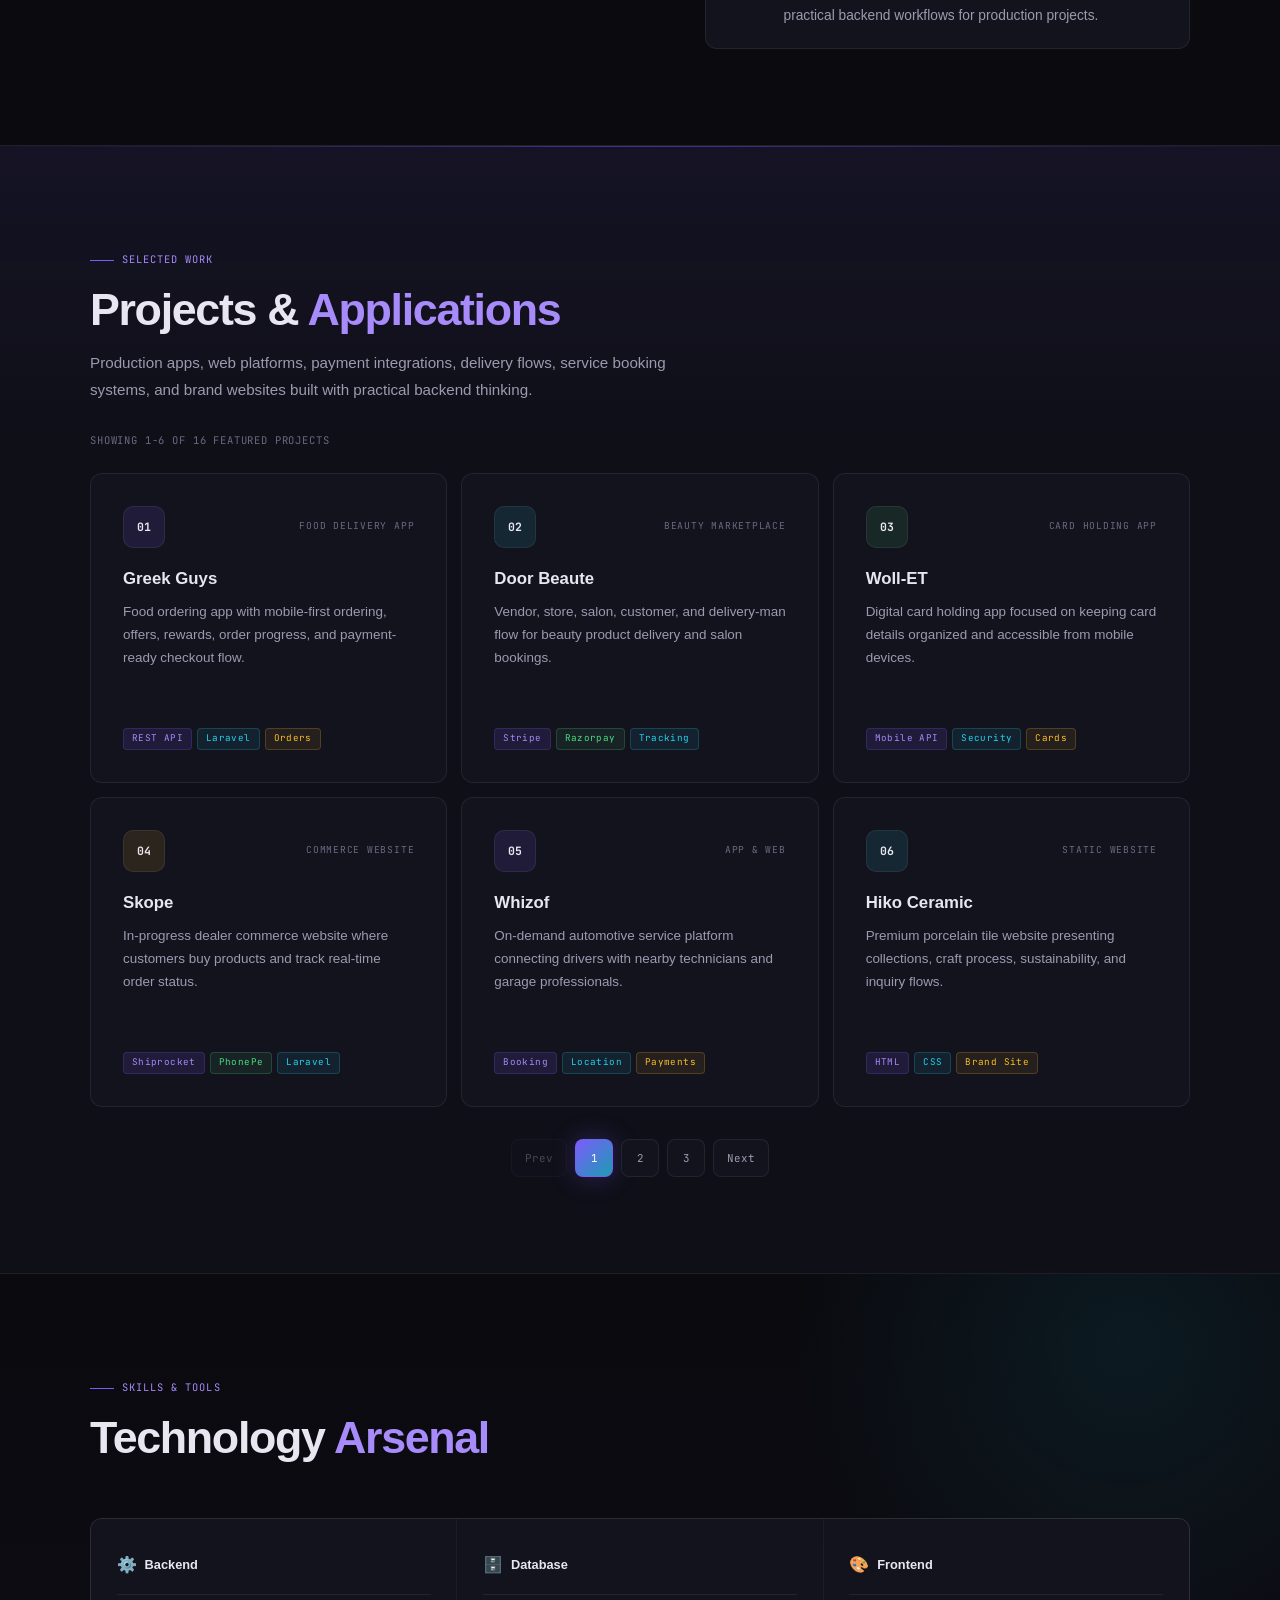
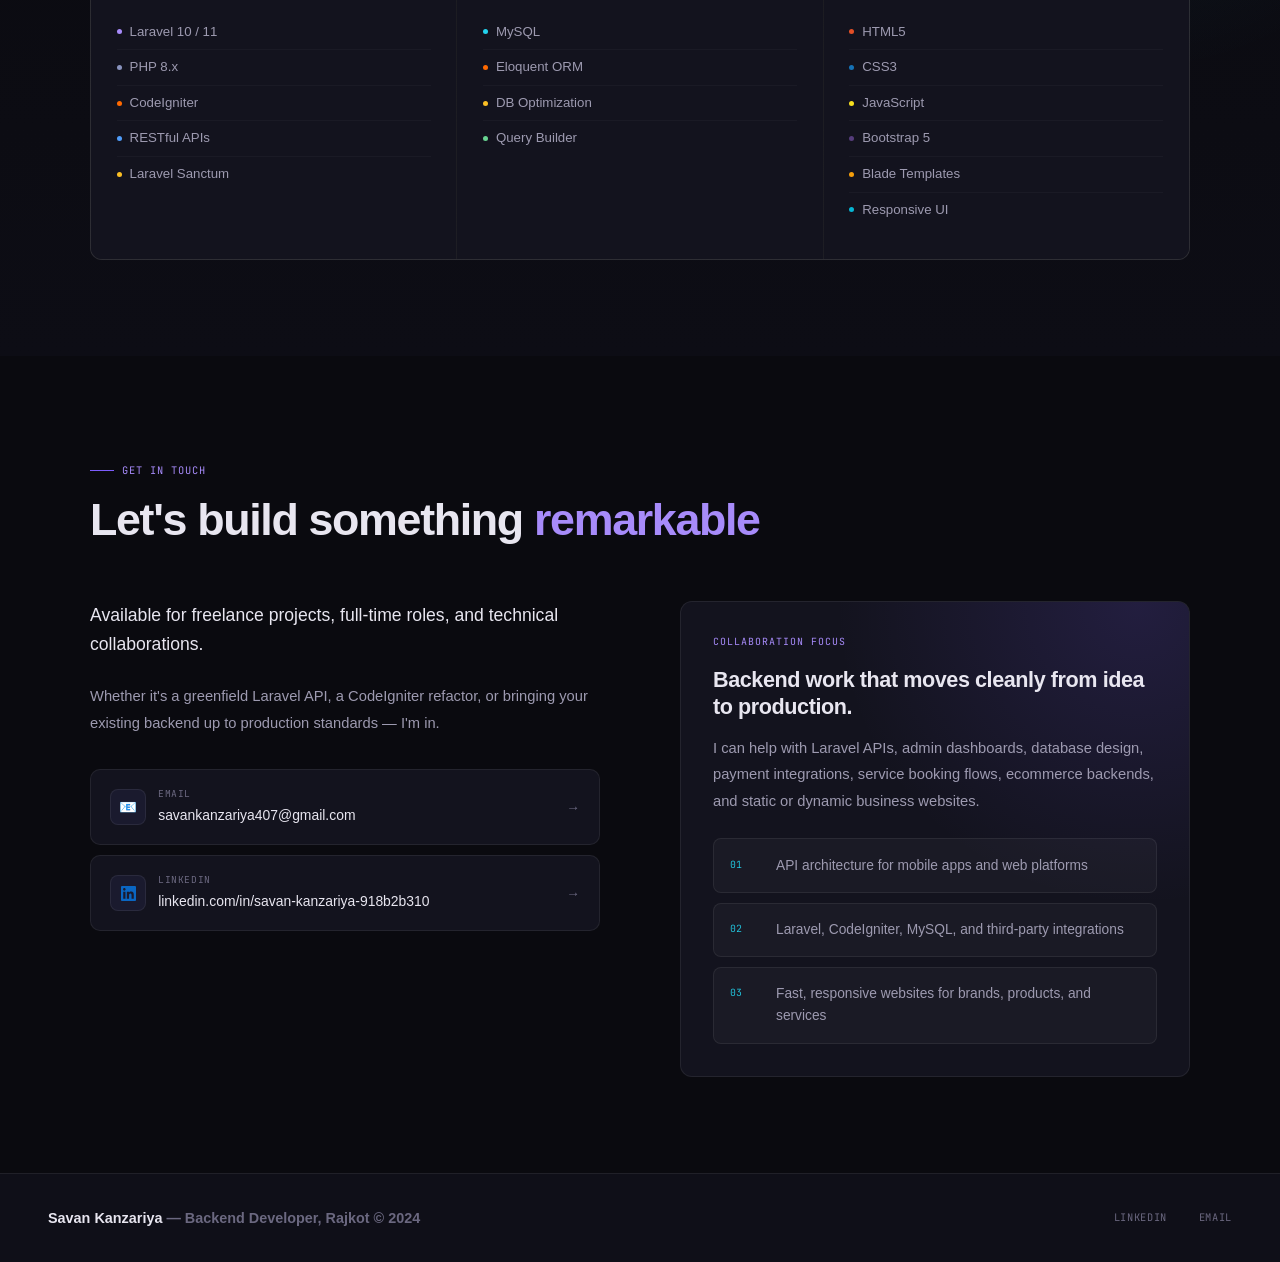
==== commit cdec149d: "Update index.html Update Email and Linked IN link" ====
--- a/index.html
+++ b/index.html
@@ -283,7 +283,7 @@
       </div>
       <!-- <div class="skill-panel reveal rd3">
         <div class="sp-head"><span class="sp-icon">🚀</span> DevOps</div>
-        <div class="sk-item"><span class="sk-dot" style="background:#f05032"></span>Git &amp; GitHub</div>
+        <div class="sk-item"><span class="sk-dot" style="background:#f05032"></span>Git</div>
         <div class="sk-item"><span class="sk-dot" style="background:#2496ed"></span>Docker</div>
         <div class="sk-item"><span class="sk-dot" style="background:#ff9900"></span>AWS / S3</div>
         <div class="sk-item"><span class="sk-dot" style="background:#5c6bc0"></span>Forge / Envoyer</div>
@@ -304,36 +304,24 @@
       <div class="reveal">
         <p class="contact-lead">Available for freelance projects, full-time roles, and technical collaborations.</p>
         <p class="contact-p">Whether it's a greenfield Laravel API, a CodeIgniter refactor, or bringing your existing backend up to production standards — I'm in.</p>
-        <a href="mailto:savankanzariya@email.com" class="clink">
+        <a href="mailto:savankanzariya407@gmail.com" class="clink">
           <div class="clink-left">
             <div class="clink-icon">📧</div>
             <div>
               <div class="clink-lbl">Email</div>
-              <div class="clink-val">savankanzariya@email.com</div>
+              <div class="clink-val">savankanzariya407@gmail.com</div>
             </div>
           </div>
           <span class="clink-arr">→</span>
         </a>
-        <a href="https://github.com/savankanzariya" target="_blank" class="clink">
-          <div class="clink-left">
-            <div class="clink-icon">
-              <svg width="15" height="15" fill="var(--muted2)" viewBox="0 0 24 24"><path d="M12 .297c-6.63 0-12 5.373-12 12 0 5.303 3.438 9.8 8.205 11.385.6.113.82-.258.82-.577 0-.285-.01-1.04-.015-2.04-3.338.724-4.042-1.61-4.042-1.61C4.422 18.07 3.633 17.7 3.633 17.7c-1.087-.744.084-.729.084-.729 1.205.084 1.838 1.236 1.838 1.236 1.07 1.835 2.809 1.305 3.495.998.108-.776.417-1.305.76-1.605-2.665-.3-5.466-1.332-5.466-5.93 0-1.31.465-2.38 1.235-3.22-.135-.303-.54-1.523.105-3.176 0 0 1.005-.322 3.3 1.23.96-.267 1.98-.399 3-.405 1.02.006 2.04.138 3 .405 2.28-1.552 3.285-1.23 3.285-1.23.645 1.653.24 2.873.12 3.176.765.84 1.23 1.91 1.23 3.22 0 4.61-2.805 5.625-5.475 5.92.42.36.81 1.096.81 2.22 0 1.606-.015 2.896-.015 3.286 0 .315.21.69.825.57C20.565 22.092 24 17.592 24 12.297c0-6.627-5.373-12-12-12"/></svg>
-            </div>
-            <div>
-              <div class="clink-lbl">GitHub</div>
-              <div class="clink-val">github.com/savankanzariya</div>
-            </div>
-          </div>
-          <span class="clink-arr">→</span>
-        </a>
-        <a href="https://linkedin.com/in/savankanzariya" target="_blank" class="clink">
+        <a href="https://www.linkedin.com/in/savan-kanzariya-918b2b310/" target="_blank" rel="noopener noreferrer" class="clink">
           <div class="clink-left">
             <div class="clink-icon">
               <svg width="15" height="15" fill="#0a66c2" viewBox="0 0 24 24"><path d="M20.447 20.452h-3.554v-5.569c0-1.328-.027-3.037-1.852-3.037-1.853 0-2.136 1.445-2.136 2.939v5.667H9.351V9h3.414v1.561h.046c.477-.9 1.637-1.85 3.37-1.85 3.601 0 4.267 2.37 4.267 5.455v6.286zM5.337 7.433c-1.144 0-2.063-.926-2.063-2.065 0-1.138.92-2.063 2.063-2.063 1.14 0 2.064.925 2.064 2.063 0 1.139-.925 2.065-2.064 2.065zm1.782 13.019H3.555V9h3.564v11.452zM22.225 0H1.771C.792 0 0 .774 0 1.729v20.542C0 23.227.792 24 1.771 24h20.451C23.2 24 24 23.227 24 22.271V1.729C24 .774 23.2 0 22.222 0h.003z"/></svg>
             </div>
             <div>
               <div class="clink-lbl">LinkedIn</div>
-              <div class="clink-val">linkedin.com/in/savankanzariya</div>
+              <div class="clink-val">linkedin.com/in/savan-kanzariya-918b2b310</div>
             </div>
           </div>
           <span class="clink-arr">→</span>
@@ -359,9 +347,8 @@
 <footer>
   <div class="ft-l"><b>Savan Kanzariya</b> — Backend Developer, Rajkot © 2024</div>
   <div class="ft-r">
-    <a href="https://github.com/savankanzariya" target="_blank">GitHub</a>
-    <a href="https://linkedin.com/in/savankanzariya" target="_blank">LinkedIn</a>
-    <a href="mailto:savankanzariya@email.com">Email</a>
+    <a href="https://www.linkedin.com/in/savan-kanzariya-918b2b310/" target="_blank" rel="noopener noreferrer">LinkedIn</a>
+    <a href="mailto:savankanzariya407@gmail.com">Email</a>
   </div>
 </footer>
 
--- a/style.css
+++ b/style.css
@@ -16,8 +16,8 @@
   --amber:     #fbbf24;
   --glow:      rgba(124,92,252,0.15);
 
-  --syne:  'Plus Jakarta Sans', sans-serif;
-  --body:  'Inter', sans-serif;
+  --syne:  'Manrope', sans-serif;
+  --body:  'IBM Plex Sans', sans-serif;
   --mono:  'JetBrains Mono', monospace;
 }
 
@@ -31,6 +31,8 @@
   overflow-x:hidden;
   line-height:1.7;
 }
+body.modal-open,
+body.loading{overflow:hidden}
 
 ::selection{background:var(--accent);color:#fff}
 ::-webkit-scrollbar{width:4px}
@@ -44,6 +46,37 @@
   background-image:url("data:image/svg+xml,%3Csvg viewBox='0 0 256 256' xmlns='http://www.w3.org/2000/svg'%3E%3Cfilter id='n'%3E%3CfeTurbulence type='fractalNoise' baseFrequency='0.9' numOctaves='4' stitchTiles='stitch'/%3E%3C/filter%3E%3Crect width='100%25' height='100%25' filter='url(%23n)' opacity='0.04'/%3E%3C/svg%3E");
   pointer-events:none;z-index:999;opacity:0.4;
 }
+
+/* ── PRELOADER ── */
+.preloader{
+  position:fixed;inset:0;z-index:1000;
+  display:flex;align-items:center;justify-content:center;
+  background:var(--bg);
+  transition:opacity 0.45s ease,visibility 0.45s ease;
+}
+.preloader.hide{opacity:0;visibility:hidden;pointer-events:none}
+.preloader-panel{
+  width:min(360px,72vw);
+  display:flex;flex-direction:column;align-items:stretch;gap:14px;
+}
+.loader-text{
+  font-family:var(--mono);font-size:0.65rem;
+  color:var(--muted2);letter-spacing:0.1em;text-transform:uppercase;
+  text-align:center;
+}
+.loader-line{
+  height:3px;border-radius:999px;
+  background:rgba(255,255,255,0.08);
+  overflow:hidden;
+}
+.loader-line span{
+  display:block;height:100%;width:0;
+  border-radius:inherit;
+  background:linear-gradient(90deg,var(--accent),var(--cyan));
+  animation:loaderLine 1.15s cubic-bezier(0.65,0,0.35,1) forwards;
+  box-shadow:0 0 18px rgba(34,211,238,0.35);
+}
+@keyframes loaderLine{to{width:100%}}
 
 /* ── NAV ── */
 nav{
@@ -88,10 +121,14 @@
 
 /* ── HERO ── */
 #hero{
-  min-height:100vh;
-  padding:64px 0 0;
+  min-height:92vh;
+  padding:88px 0 3rem;
   display:flex;flex-direction:column;justify-content:center;
   position:relative;overflow:hidden;
+  background:
+    radial-gradient(circle at 50% 22%,rgba(34,211,238,0.11),transparent 28%),
+    radial-gradient(circle at 48% 52%,rgba(124,92,252,0.2),transparent 42%),
+    linear-gradient(180deg,#0b0b12 0%,#10101a 64%,#0f0f18 100%);
 }
 
 /* grid background */
@@ -108,17 +145,21 @@
 
 .hero-glow{
   position:absolute;
-  width:700px;height:700px;
+  width:760px;height:760px;
   border-radius:50%;
-  background:radial-gradient(circle,rgba(124,92,252,0.12) 0%,transparent 70%);
+  background:radial-gradient(circle,rgba(124,92,252,0.14) 0%,transparent 68%);
   top:50%;left:50%;transform:translate(-50%,-50%);
   pointer-events:none;
 }
 
 .hero-inner{
-  max-width:1100px;margin:0 auto;padding:0 3rem;
+  max-width:920px;margin:0 auto;padding:0 3rem;
   position:relative;z-index:1;
-  display:grid;grid-template-columns:1fr 380px;gap:5rem;align-items:center;
+  display:flex;align-items:center;justify-content:center;
+  text-align:center;
+}
+.hero-content{
+  display:flex;flex-direction:column;align-items:center;
 }
 
 .hero-badge{
@@ -133,7 +174,7 @@
 
 .hero-h1{
   font-family:var(--syne);
-  font-size:clamp(3rem,5.5vw,5.2rem);
+  font-size:clamp(3.4rem,7vw,6.4rem);
   font-weight:800;
   line-height:1.0;
   letter-spacing:-0.04em;
@@ -150,12 +191,12 @@
 }
 
 .hero-sub{
-  font-size:1rem;font-weight:300;
+  font-size:1.05rem;font-weight:300;
   color:var(--muted2);line-height:1.75;
-  max-width:480px;margin-bottom:2.5rem;
-}
-
-.hero-btns{display:flex;gap:12px;flex-wrap:wrap}
+  max-width:650px;margin:0 auto 2.5rem;
+}
+
+.hero-btns{display:flex;gap:12px;flex-wrap:wrap;justify-content:center}
 .btn-primary{
   display:inline-flex;align-items:center;gap:8px;
   background:var(--accent);color:#fff;
@@ -177,46 +218,12 @@
 }
 .btn-secondary:hover{background:var(--surface);border-color:var(--border2)}
 
-/* hero card panel */
-.hero-card{
-  background:var(--bg3);
-  border:1px solid var(--border);
-  border-radius:16px;
-  padding:2rem;
-  position:relative;
-  overflow:hidden;
-}
-.hero-card::before{
-  content:'';position:absolute;
-  top:-1px;left:20px;right:20px;height:1px;
-  background:linear-gradient(90deg,transparent,var(--accent),transparent);
-}
-.card-label{
-  font-family:var(--mono);font-size:0.62rem;
-  color:var(--muted);letter-spacing:0.1em;text-transform:uppercase;
-  margin-bottom:1.2rem;
-  display:flex;align-items:center;gap:8px;
-}
-.card-label::before{content:'//';color:var(--accent)}
-
-.stack-row{
-  display:flex;justify-content:space-between;align-items:center;
-  padding:10px 0;
-  border-bottom:1px solid var(--border);
-}
-.stack-row:last-child{border-bottom:none}
-.stack-name{font-family:var(--syne);font-size:0.85rem;font-weight:600;color:var(--text)}
-.stack-bar-wrap{display:flex;align-items:center;gap:10px}
-.sbar{width:80px;height:3px;background:rgba(255,255,255,0.07);border-radius:2px;overflow:hidden}
-.sbar-fill{height:100%;border-radius:2px;background:linear-gradient(90deg,var(--accent),var(--cyan));width:0;transition:width 1.5s cubic-bezier(0.16,1,0.3,1)}
-.sbar-pct{font-family:var(--mono);font-size:0.62rem;color:var(--muted);min-width:28px;text-align:right}
-
 /* ── STATS ROW ── */
 .stats-row{
   background:var(--bg2);
   border-top:1px solid var(--border);
   border-bottom:1px solid var(--border);
-  padding:2.5rem 3rem;
+  padding:2rem 3rem;
   display:grid;grid-template-columns:repeat(4,1fr);
 }
 .stat{
@@ -235,6 +242,7 @@
 
 /* ── SECTION BASE ── */
 section{padding:6rem 3rem}
+#about{padding-top:5rem}
 .max-w{max-width:1100px;margin:0 auto}
 
 .sec-tag{
@@ -257,8 +265,8 @@
 /* ── ABOUT ── */
 #about{background:var(--bg)}
 .about-layout{
-  display:grid;grid-template-columns:1fr 1px 1fr;gap:5rem;
-  align-items:start;margin-top:3.5rem;
+  display:grid;grid-template-columns:1fr 1px 1fr;gap:4rem;
+  align-items:start;margin-top:2.7rem;
 }
 .about-divider{background:var(--border)}
 .about-intro{
@@ -284,82 +292,62 @@
 }
 .chip:hover{border-color:var(--accent);color:var(--accent2);background:rgba(124,92,252,0.08)}
 
-/* proficiency bars */
-.prof-title{font-family:var(--mono);font-size:0.65rem;color:var(--muted);letter-spacing:0.1em;text-transform:uppercase;margin-bottom:1.5rem}
-.prof-rows{display:flex;flex-direction:column;gap:1.1rem}
-.prof-row{}
-.prof-meta{display:flex;justify-content:space-between;margin-bottom:5px}
-.prof-name{font-family:var(--syne);font-size:0.82rem;font-weight:600;color:var(--text)}
-.prof-pct{font-family:var(--mono);font-size:0.65rem;color:var(--muted)}
-.prof-track{height:3px;background:rgba(255,255,255,0.06);border-radius:2px;overflow:hidden}
-.prof-fill{height:100%;border-radius:2px;width:0;transition:width 1.5s cubic-bezier(0.16,1,0.3,1)}
-.pf-purple{background:linear-gradient(90deg,var(--accent),var(--accent2))}
-.pf-cyan{background:linear-gradient(90deg,var(--cyan),#67e8f9)}
-.pf-green{background:linear-gradient(90deg,var(--green),#86efac)}
-.pf-amber{background:linear-gradient(90deg,var(--amber),#fde68a)}
-
-/* ── EXPERIENCE ── */
-#experience{background:var(--bg2)}
-.exp-timeline{margin-top:3.5rem;position:relative}
-.exp-timeline::before{
-  content:'';position:absolute;left:120px;top:0;bottom:0;
-  width:1px;background:var(--border);
-}
-.exp-entry{
-  display:grid;grid-template-columns:120px 1fr;gap:3rem;
-  padding:2.5rem 0;
-  border-bottom:1px solid var(--border);
+.about-focus{display:flex;flex-direction:column;gap:14px}
+.focus-card{
+  display:grid;grid-template-columns:42px 1fr;gap:16px;
+  padding:1.25rem;
+  background:var(--bg3);
+  border:1px solid var(--border);
+  border-radius:12px;
+  transition:border-color 0.2s,background 0.2s,transform 0.2s;
+}
+.focus-card:hover{
+  border-color:rgba(124,92,252,0.35);
+  background:rgba(124,92,252,0.055);
+  transform:translateY(-2px);
+}
+.focus-num{
+  width:42px;height:42px;border-radius:10px;
+  display:flex;align-items:center;justify-content:center;
+  font-family:var(--mono);font-size:0.68rem;font-weight:700;
+  color:var(--cyan);
+  background:rgba(34,211,238,0.08);
+  border:1px solid rgba(34,211,238,0.18);
+}
+.focus-card h3{
+  font-family:var(--syne);font-size:1rem;font-weight:800;
+  color:var(--text);letter-spacing:-0.02em;margin-bottom:0.35rem;
+}
+.focus-card p{
+  font-size:0.86rem;color:var(--muted2);
+  line-height:1.75;font-weight:300;
+}
+
+/* ── PROJECTS ── */
+#projects{
+  background:
+    linear-gradient(180deg,rgba(124,92,252,0.055) 0%,rgba(124,92,252,0) 26%),
+    var(--bg2);
+  border-top:1px solid var(--border);
   position:relative;
 }
-.exp-entry:first-child{padding-top:0}
-.exp-entry:last-child{border-bottom:none}
-/* dot on the line */
-.exp-entry::after{
-  content:'';position:absolute;
-  left:calc(120px - 4px);top:2.5rem;
-  width:9px;height:9px;border-radius:50%;
-  background:var(--accent);
-  box-shadow:0 0 12px var(--accent);
-  border:2px solid var(--bg2);
-}
-.exp-entry:first-child::after{top:0}
-.exp-time-col{padding-right:1rem}
-.exp-yr{
-  font-family:var(--mono);font-size:0.65rem;
-  color:var(--accent2);letter-spacing:0.06em;
-  margin-bottom:4px;
-}
-.exp-type-tag{
-  font-family:var(--mono);font-size:0.58rem;
-  color:var(--muted);letter-spacing:0.08em;text-transform:uppercase;
-}
-.exp-role{
-  font-family:var(--syne);font-size:1.35rem;font-weight:800;
-  color:var(--text);letter-spacing:-0.02em;margin-bottom:3px;
-}
-.exp-company{
-  font-size:0.83rem;color:var(--muted2);margin-bottom:1rem;
-}
-.exp-desc{
-  font-size:0.9rem;font-weight:300;color:var(--muted2);
-  line-height:1.8;max-width:540px;margin-bottom:1.2rem;
-}
-.tags-row{display:flex;flex-wrap:wrap;gap:6px}
-.etag{
-  font-family:var(--mono);font-size:0.6rem;
-  padding:3px 10px;border-radius:4px;letter-spacing:0.04em;
-  background:var(--surface);border:1px solid var(--border);
-  color:var(--muted2);
-}
-
-/* ── PROJECTS ── */
-#projects{background:var(--bg)}
-.proj-intro{font-size:0.95rem;color:var(--muted2);font-weight:300;line-height:1.75;max-width:520px;margin-top:0.5rem;margin-bottom:3.5rem}
+#projects::before{
+  content:'';position:absolute;left:0;right:0;top:0;height:1px;
+  background:linear-gradient(90deg,transparent,rgba(124,92,252,0.45),transparent);
+}
+.proj-intro{font-size:0.95rem;color:var(--muted2);font-weight:300;line-height:1.75;max-width:620px;margin-top:0.5rem;margin-bottom:1.8rem}
+.project-toolbar{
+  display:flex;align-items:center;justify-content:flex-start;gap:1rem;
+  margin-bottom:1.4rem;
+}
+.project-count{
+  font-family:var(--mono);font-size:0.66rem;color:var(--muted);
+  letter-spacing:0.08em;text-transform:uppercase;
+}
 .proj-grid{
-  display:grid;grid-template-columns:repeat(3,1fr);gap:1px;
-  border:1px solid var(--border);
-  background:var(--border);
-  border-radius:12px;overflow:hidden;
+  display:grid;
+  grid-template-columns:repeat(3,minmax(0,1fr));
+  gap:14px;
 }
 .proj-card{
   background:var(--bg3);
@@ -367,6 +355,11 @@
   transition:background 0.25s;
   cursor:pointer;
   position:relative;overflow:hidden;
+  border:1px solid var(--border);
+  border-radius:12px;
+  min-height:310px;
+  display:flex;
+  flex-direction:column;
 }
 .proj-card::before{
   content:'';position:absolute;
@@ -376,12 +369,19 @@
 }
 .proj-card:hover::before{opacity:1}
 .proj-card:hover{background:var(--surface)}
-
+.proj-card.is-hidden{display:none}
+
+.proj-top{display:flex;align-items:center;justify-content:space-between;gap:12px;margin-bottom:1.35rem}
+.proj-type{
+  font-family:var(--mono);font-size:0.6rem;color:var(--muted);
+  letter-spacing:0.08em;text-transform:uppercase;text-align:right;
+}
 .proj-icon{
   width:42px;height:42px;border-radius:10px;
   display:flex;align-items:center;justify-content:center;
-  font-size:1.1rem;margin-bottom:1.4rem;
-  border:1px solid var(--border);
+  font-family:var(--mono);font-size:0.72rem;font-weight:700;
+  border:1px solid var(--border);
+  flex-shrink:0;
 }
 .pi-purple{background:rgba(124,92,252,0.12)}
 .pi-cyan{background:rgba(34,211,238,0.1)}
@@ -390,8 +390,9 @@
 
 .proj-n{font-family:var(--mono);font-size:0.6rem;color:var(--muted);letter-spacing:0.08em;margin-bottom:0.7rem}
 .proj-name{font-family:var(--syne);font-size:1.05rem;font-weight:700;color:var(--text);margin-bottom:0.7rem;line-height:1.25}
-.proj-desc{font-size:0.82rem;font-weight:300;color:var(--muted2);line-height:1.7;margin-bottom:1.3rem}
+.proj-desc{font-size:0.84rem;font-weight:300;color:var(--muted2);line-height:1.7;margin-bottom:1.3rem}
 .proj-pills{display:flex;flex-wrap:wrap;gap:5px}
+.proj-card .proj-pills{margin-top:auto}
 .pill{
   font-family:var(--mono);font-size:0.58rem;
   padding:2px 8px;border-radius:4px;letter-spacing:0.04em;
@@ -401,10 +402,111 @@
 .p-amber{background:rgba(251,191,36,0.08);color:var(--amber);border:1px solid rgba(251,191,36,0.2)}
 .p-green{background:rgba(74,222,128,0.08);color:var(--green);border:1px solid rgba(74,222,128,0.2)}
 
+.project-pagination{
+  display:flex;
+  align-items:center;
+  justify-content:center;
+  gap:8px;
+  margin-top:2rem;
+}
+.page-btn{
+  min-width:38px;
+  height:38px;
+  border-radius:8px;
+  border:1px solid var(--border);
+  background:var(--bg3);
+  color:var(--muted2);
+  font-family:var(--mono);
+  font-size:0.68rem;
+  cursor:pointer;
+  transition:background 0.2s,border-color 0.2s,color 0.2s,transform 0.2s,box-shadow 0.2s;
+}
+.page-btn:hover:not(:disabled){
+  color:var(--text);
+  border-color:rgba(124,92,252,0.45);
+  background:rgba(124,92,252,0.1);
+  transform:translateY(-2px);
+}
+.page-btn.active{
+  color:#fff;
+  border-color:rgba(124,92,252,0.75);
+  background:linear-gradient(135deg,var(--accent),rgba(34,211,238,0.72));
+  box-shadow:0 0 26px rgba(124,92,252,0.28);
+}
+.page-btn:disabled{
+  opacity:0.4;
+  cursor:not-allowed;
+}
+.page-nav{
+  width:auto;
+  padding:0 13px;
+}
+
+/* project modal */
+.project-modal{
+  position:fixed;inset:0;z-index:200;
+  display:none;align-items:center;justify-content:center;
+  padding:1.5rem;
+}
+.project-modal.open{display:flex}
+.modal-backdrop{
+  position:absolute;inset:0;background:rgba(4,4,8,0.74);
+  backdrop-filter:blur(12px);
+  opacity:0;
+  animation:modalFade 0.22s ease forwards;
+}
+.modal-card{
+  position:relative;z-index:1;width:min(680px,100%);
+  max-height:min(82vh,760px);overflow:auto;
+  background:var(--bg3);border:1px solid var(--border2);
+  border-radius:14px;padding:2.2rem;
+  box-shadow:0 24px 80px rgba(0,0,0,0.45);
+  opacity:0;
+  transform:translateY(18px) scale(0.96);
+  animation:modalPop 0.32s cubic-bezier(0.16,1,0.3,1) forwards;
+}
+.modal-close{
+  position:absolute;top:14px;right:14px;width:34px;height:34px;
+  border-radius:8px;border:1px solid var(--border);
+  background:var(--surface);color:var(--text);
+  font-size:1.2rem;cursor:pointer;
+}
+.modal-kicker{
+  font-family:var(--mono);font-size:0.65rem;color:var(--accent2);
+  letter-spacing:0.1em;text-transform:uppercase;margin-bottom:0.8rem;
+}
+.modal-card h3{
+  font-family:var(--syne);font-size:clamp(1.6rem,4vw,2.25rem);
+  line-height:1.08;letter-spacing:-0.03em;margin-bottom:1rem;
+}
+.modal-card p{font-size:0.95rem;color:var(--muted2);line-height:1.8;margin-bottom:1.4rem}
+.modal-section{border-top:1px solid var(--border);padding-top:1.2rem;margin-top:1.2rem}
+.modal-label{
+  font-family:var(--mono);font-size:0.62rem;color:var(--muted);
+  letter-spacing:0.1em;text-transform:uppercase;margin-bottom:0.7rem;
+}
+.modal-section ul{padding-left:1.1rem;color:var(--muted2);font-size:0.9rem;line-height:1.8}
+.modal-links{display:flex;flex-wrap:wrap;gap:9px;margin-top:1.4rem}
+.modal-links a{
+  display:inline-flex;align-items:center;gap:6px;
+  font-family:var(--mono);font-size:0.67rem;color:var(--text);
+  padding:8px 12px;border-radius:7px;border:1px solid var(--border2);
+  text-decoration:none;background:rgba(255,255,255,0.03);
+}
+.modal-links a:hover{border-color:rgba(124,92,252,0.45);color:var(--accent2)}
+.modal-tags{display:flex;flex-wrap:wrap;gap:6px;margin-top:1rem}
+@keyframes modalFade{to{opacity:1}}
+@keyframes modalPop{to{opacity:1;transform:translateY(0) scale(1)}}
+
 /* ── SKILLS ── */
-#skills{background:var(--bg2)}
+#skills{
+  background:
+    radial-gradient(circle at 88% 10%,rgba(34,211,238,0.08),transparent 26%),
+    linear-gradient(180deg,var(--bg) 0%,#0d0d15 100%);
+  border-top:1px solid var(--border);
+}
 .skills-grid{
-  display:grid;grid-template-columns:repeat(4,1fr);gap:1px;
+  display:grid;grid-template-columns:repeat(3,1fr);gap:1px;
   background:var(--border);
   border:1px solid var(--border);
   border-radius:12px;overflow:hidden;
@@ -465,34 +567,72 @@
 .clink-arr{color:var(--muted);font-size:0.85rem;transition:color 0.2s,transform 0.2s}
 .clink:hover .clink-arr{color:var(--accent2);transform:translateX(4px)}
 
-/* contact form */
-.form{display:flex;flex-direction:column;gap:14px}
-.form-row{display:grid;grid-template-columns:1fr 1fr;gap:14px}
-.ff{display:flex;flex-direction:column;gap:5px}
-.ff label{font-family:var(--mono);font-size:0.62rem;color:var(--muted);letter-spacing:0.1em;text-transform:uppercase}
-.ff input,.ff textarea{
+.contact-card{
+  position:relative;
+  overflow:hidden;
   background:var(--bg3);
   border:1px solid var(--border);
+  border-radius:12px;
+  padding:2rem;
+}
+.contact-card::before{
+  content:'';
+  position:absolute;
+  inset:0;
+  background:radial-gradient(circle at 90% 0%,rgba(124,92,252,0.15),transparent 46%);
+  pointer-events:none;
+}
+.contact-card-kicker{
+  position:relative;
+  font-family:var(--mono);
+  font-size:0.62rem;
+  color:var(--accent2);
+  letter-spacing:0.1em;
+  text-transform:uppercase;
+  margin-bottom:1rem;
+}
+.contact-card h3{
+  position:relative;
+  font-family:var(--syne);
+  font-size:1.35rem;
+  line-height:1.25;
+  letter-spacing:-0.02em;
+  margin-bottom:0.9rem;
+}
+.contact-card p{
+  position:relative;
+  color:var(--muted2);
+  font-size:0.92rem;
+  line-height:1.8;
+  font-weight:300;
+  margin-bottom:1.5rem;
+}
+.contact-points{
+  position:relative;
+  display:flex;
+  flex-direction:column;
+  gap:10px;
+}
+.contact-points div{
+  display:grid;
+  grid-template-columns:34px 1fr;
+  gap:12px;
+  align-items:start;
+  padding:0.95rem 1rem;
   border-radius:8px;
-  padding:11px 14px;
-  font-family:var(--body);font-size:0.9rem;font-weight:300;
-  color:var(--text);outline:none;width:100%;
-  transition:border-color 0.2s,box-shadow 0.2s;
-}
-.ff input:focus,.ff textarea:focus{
-  border-color:rgba(124,92,252,0.5);
-  box-shadow:0 0 0 3px rgba(124,92,252,0.08);
-}
-.ff textarea{min-height:120px;resize:vertical}
-.btn-submit{
-  background:var(--accent);color:#fff;
-  font-family:var(--syne);font-size:0.82rem;font-weight:700;
-  padding:12px 28px;border:none;border-radius:8px;cursor:pointer;
-  transition:all 0.22s;letter-spacing:0.02em;
-  box-shadow:0 0 24px rgba(124,92,252,0.3);
-  align-self:flex-start;
-}
-.btn-submit:hover{transform:translateY(-2px);box-shadow:0 0 36px rgba(124,92,252,0.5)}
+  border:1px solid var(--border);
+  background:rgba(255,255,255,0.03);
+  color:var(--muted2);
+  font-size:0.86rem;
+  line-height:1.6;
+  font-weight:300;
+}
+.contact-points span{
+  font-family:var(--mono);
+  font-size:0.62rem;
+  color:var(--cyan);
+  padding-top:2px;
+}
 
 /* ── FOOTER ── */
 footer{
@@ -518,25 +658,24 @@
 @media(max-width:1100px){
   nav{padding:0 1.5rem}
   .nav-links{display:none}
-  .hero-inner{grid-template-columns:1fr;gap:3rem}
-  .hero-card{display:none}
   .stats-row{grid-template-columns:repeat(2,1fr);padding:2rem 1.5rem}
   .stat{padding:1rem}
   section{padding:4rem 1.5rem}
   .about-layout{grid-template-columns:1fr;gap:3rem}
   .about-divider{display:none}
-  .exp-timeline::before{display:none}
-  .exp-entry{grid-template-columns:1fr;gap:0.5rem}
-  .exp-entry::after{display:none}
-  .proj-grid{grid-template-columns:1fr 1fr}
+  .proj-grid{grid-template-columns:repeat(2,minmax(0,1fr))}
   .skills-grid{grid-template-columns:1fr 1fr}
   .contact-layout{grid-template-columns:1fr;gap:3rem}
   footer{flex-direction:column;gap:1rem;text-align:center}
 }
 @media(max-width:640px){
+  #hero{min-height:86vh;padding:84px 0 2.5rem}
+  .hero-inner{padding:0 1.5rem}
   .proj-grid{grid-template-columns:1fr}
+  .project-toolbar{align-items:flex-start;flex-direction:column}
+  .project-pagination{flex-wrap:wrap;justify-content:flex-start}
+  .modal-card{padding:1.6rem}
   .skills-grid{grid-template-columns:1fr}
-  .form-row{grid-template-columns:1fr}
-  .hero-h1{font-size:2.8rem}
+  .hero-h1{font-size:3.1rem}
   .stats-row{grid-template-columns:1fr 1fr}
 }
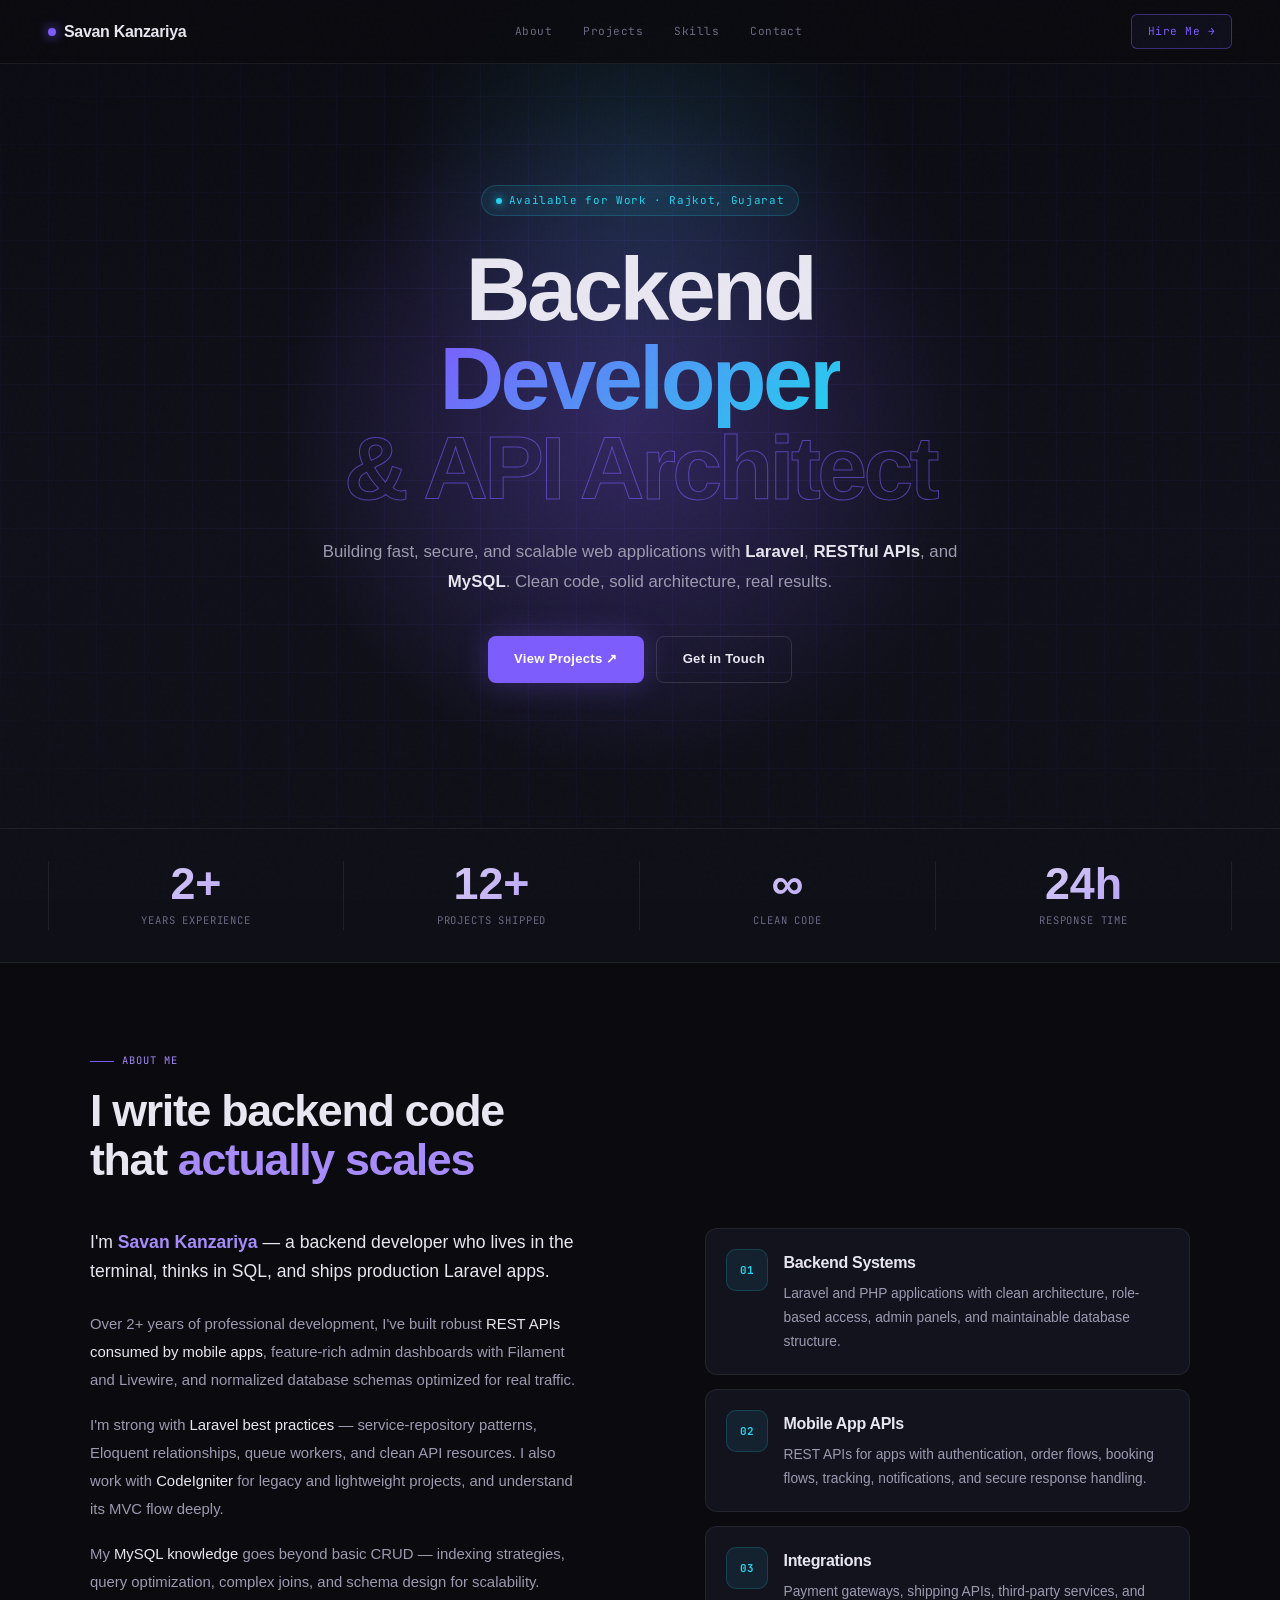
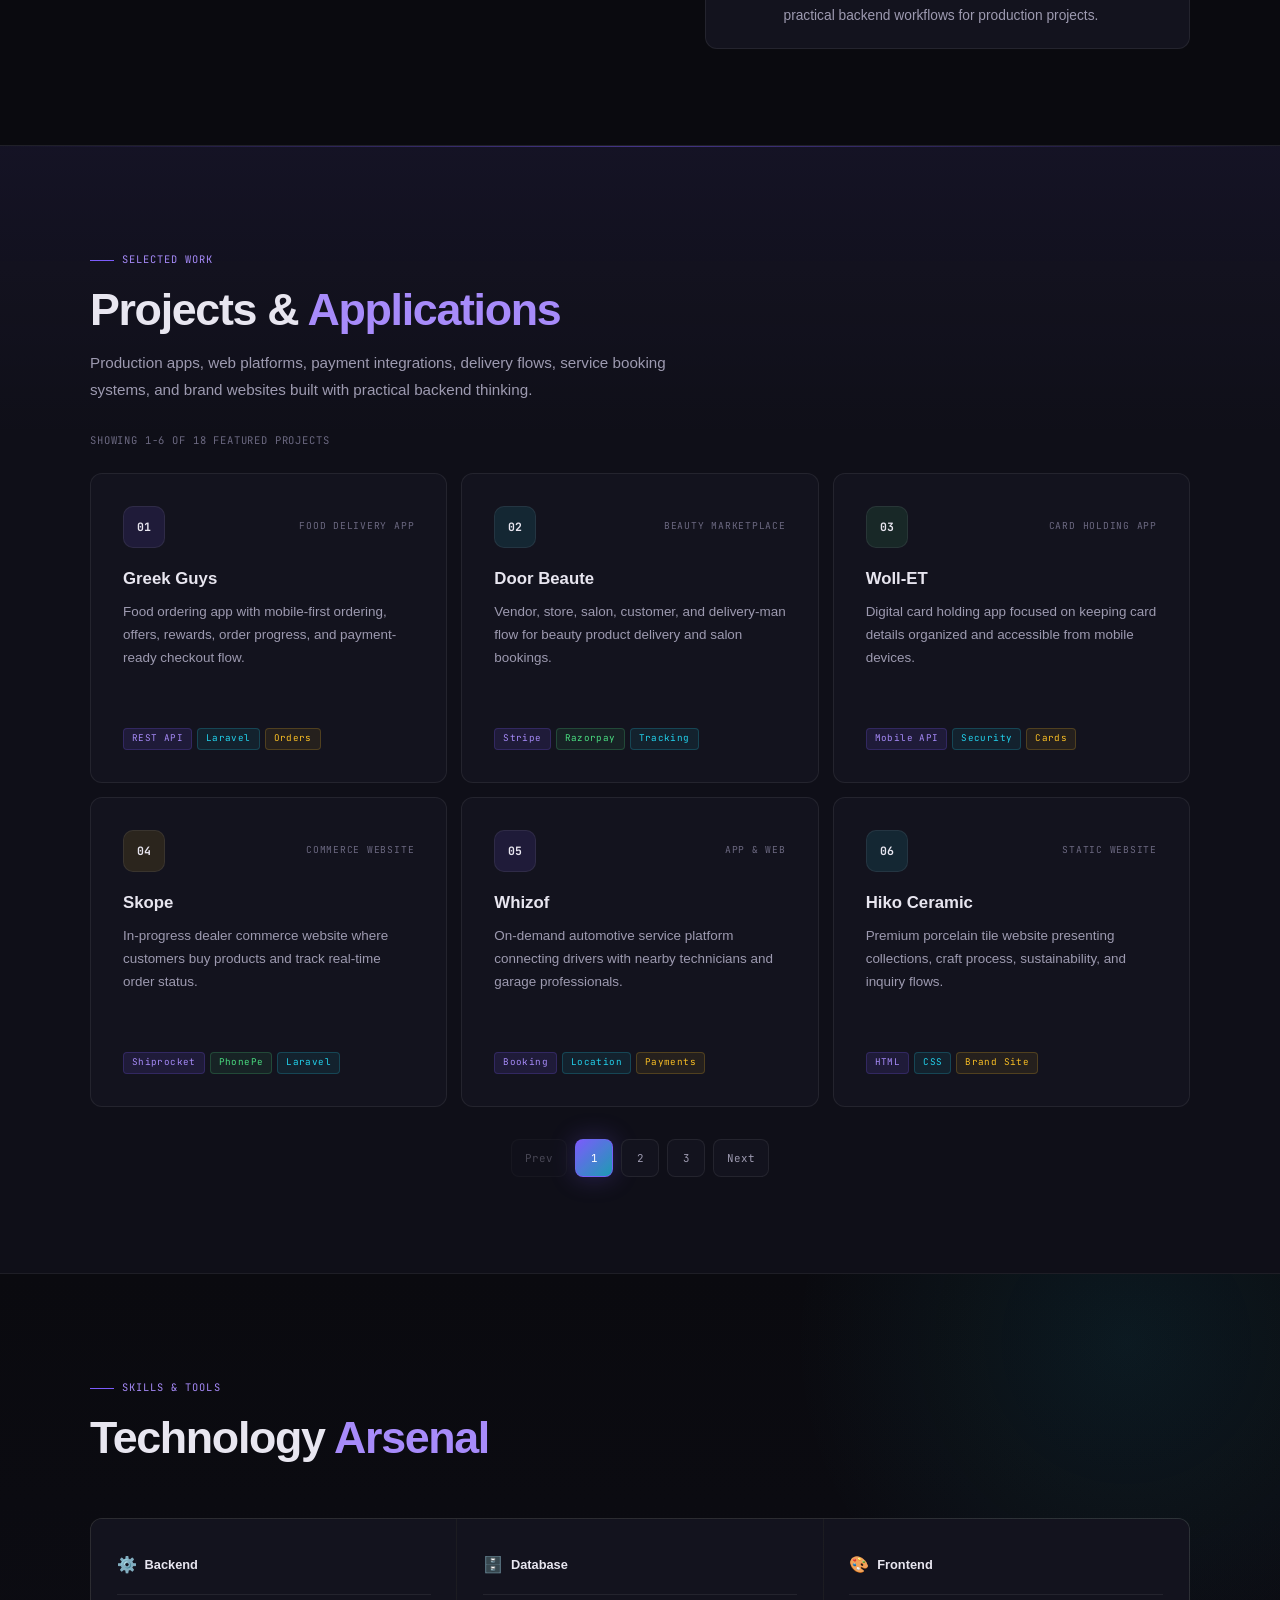
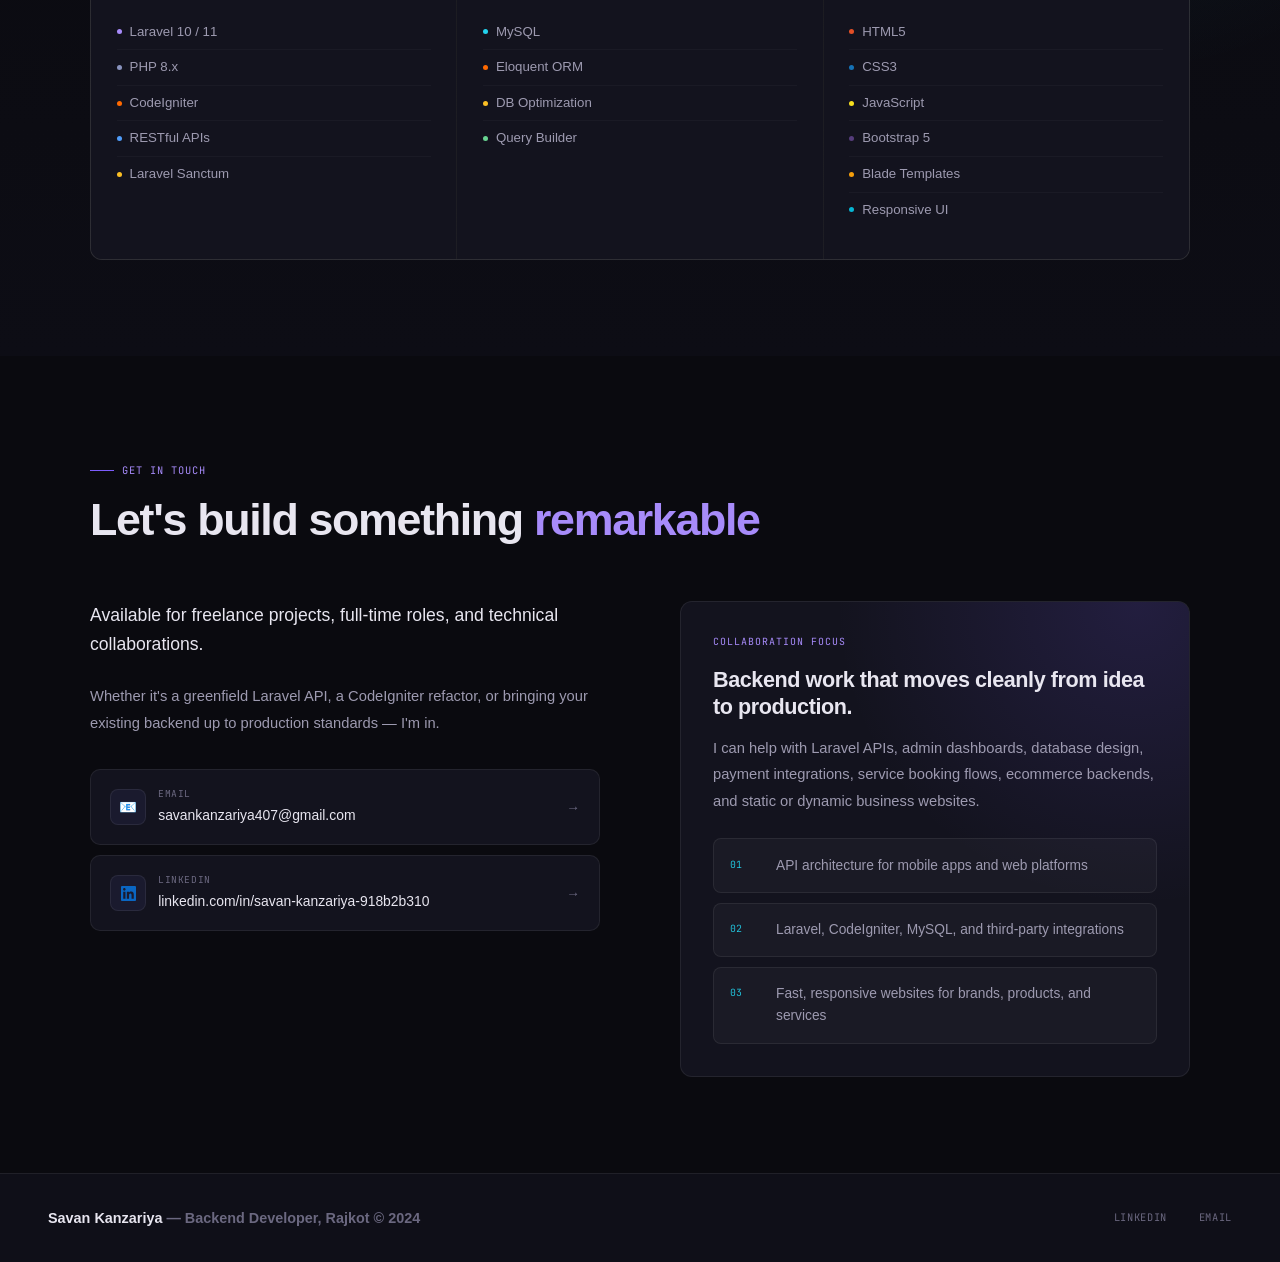
==== commit a8bc3f3c: "Update index.html update project and applications" ====
--- a/index.html
+++ b/index.html
@@ -243,6 +243,36 @@
           <div class="proj-desc">Rope manufacturer and exporter website with product categories, export messaging, blogs, catalogue, and inquiry sections.</div>
           <div class="proj-pills"><span class="pill p-purple">Static Site</span><span class="pill p-cyan">Products</span><span class="pill p-green">Export</span></div>
         </article>
+       <article class="proj-card reveal rd3" data-project="artisun">
+          <div class="proj-top">
+              <div class="proj-icon pi-amber">17</div>
+              <span class="proj-type">PU Wall Panel Manufacturer Website</span>
+          </div>
+          <div class="proj-name">Artisun Industries</div>
+          <div class="proj-desc">
+              PU wall panel manufacturer website featuring premium collections, inspiration galleries, project showcases, export solutions, and inquiry-driven customer engagement.
+          </div>
+          <div class="proj-pills">
+              <span class="pill p-purple">PU Wall Panels</span>
+              <span class="pill p-cyan">Product Catalog</span>
+              <span class="pill p-green">Export</span>
+          </div>
+      </article>
+      <article class="proj-card reveal rd3" data-project="aicreator">
+        <div class="proj-top">
+            <div class="proj-icon pi-amber">18</div>
+            <span class="proj-type">AI Image Generation SaaS Platform</span>
+        </div>
+        <div class="proj-name">AI Creative Studio</div>
+        <div class="proj-desc">
+            Subscription-based AI platform for product ads, travel transformations, jewellery promotions, festival creatives, and automated image generation using credit-based usage.
+        </div>
+        <div class="proj-pills">
+            <span class="pill p-purple">AI SaaS</span>
+            <span class="pill p-cyan">Image Generation</span>
+            <span class="pill p-green">Subscription Model</span>
+        </div>
+    </article>
     </div>
     <div class="project-pagination reveal" id="projectPagination" aria-label="Project pagination"></div>
   </div>
